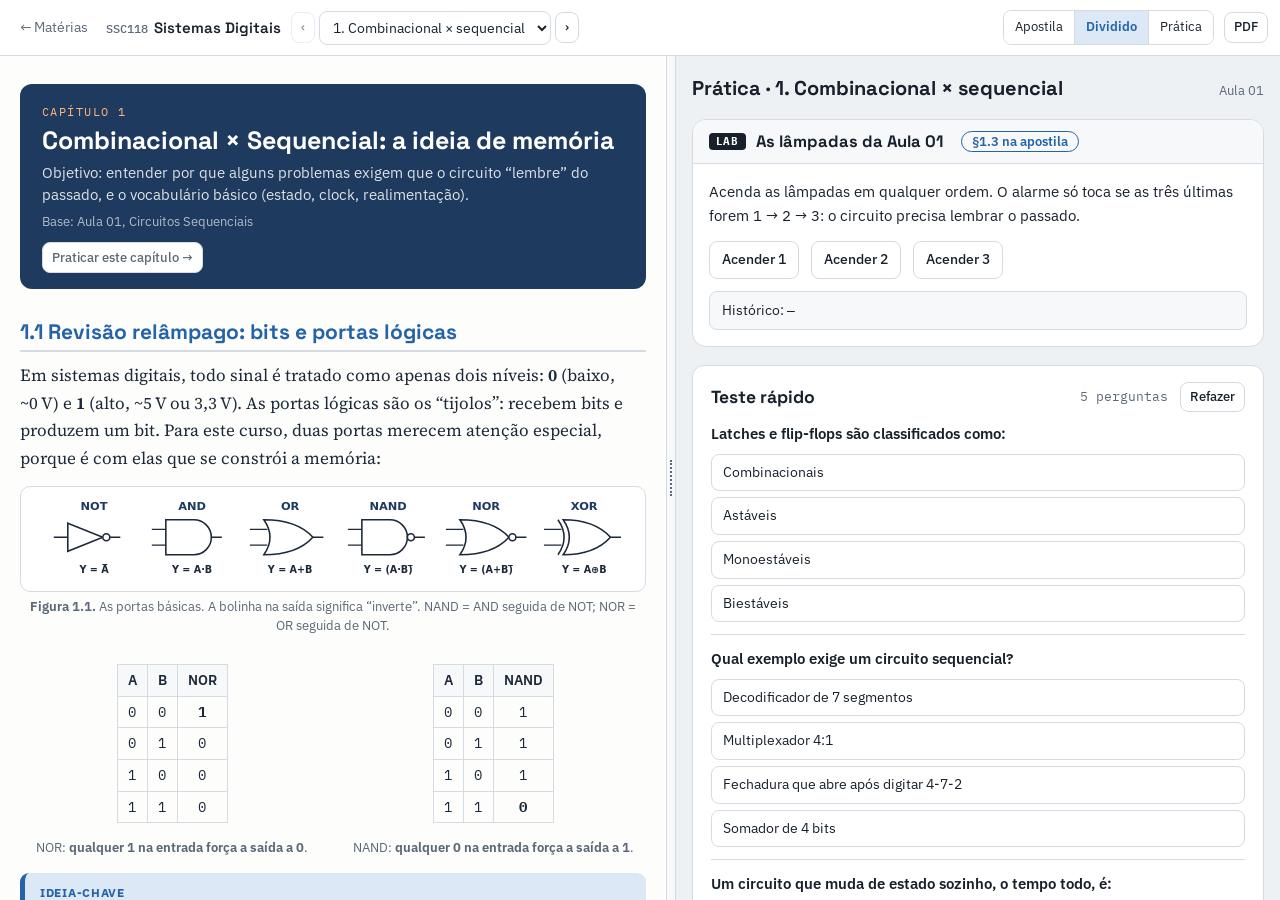
==== materias/ssc118/index.html @ 4c096933 "Cria site de estudos com catálogo e SSC118 em tela dividida Motor comum (tela dividida, capítulos, q" ====
<!DOCTYPE html>
<html lang="pt-BR">
<head>
<meta charset="utf-8">
<meta name="viewport" content="width=device-width, initial-scale=1, viewport-fit=cover">
<title>SSC118 · Sistemas Digitais</title>
<meta name="description" content="Apostila e laboratórios interativos de circuitos sequenciais (SSC118).">
<link rel="icon" href="../../assets/icone.svg" type="image/svg+xml">
<link rel="preconnect" href="https://fonts.googleapis.com">
<link rel="preconnect" href="https://fonts.gstatic.com" crossorigin>
<link rel="stylesheet" href="https://fonts.googleapis.com/css2?family=IBM+Plex+Mono:wght@400;500;600&family=IBM+Plex+Sans:wght@400;500;600;700&family=Source+Serif+4:opsz,wght@8..60,400;8..60,600;8..60,700&family=Space+Grotesk:wght@500;600;700&display=swap">
<link rel="stylesheet" href="../../assets/engine.css">
</head>
<body>
<header class="top" id="top"></header>
<main class="split" id="split">
  <div class="pane pane-ap" id="ap"><article class="apostila">
<section class="ap-cap" data-cap="fundamentos" hidden>

<div class="chap-head"><div class="num">Capítulo 1</div><h1>Combinacional × Sequencial: a ideia de memória</h1>
<div class="goal">Objetivo: entender por que alguns problemas exigem que o circuito “lembre” do passado, e o vocabulário básico (estado, clock, realimentação).</div><div class="src">Base: Aula 01, Circuitos Sequenciais</div></div>
<h2>1.1 Revisão relâmpago: bits e portas lógicas</h2>
<p>Em sistemas digitais, todo sinal é tratado como apenas dois níveis: <b>0</b> (baixo, ~0 V) e <b>1</b> (alto, ~5 V ou 3,3 V). As portas lógicas são os “tijolos”: recebem bits e produzem um bit. Para este curso, duas portas merecem atenção especial, porque é com elas que se constrói a memória:</p>
  <figure><div class="fig"><img src="figs/portas.svg" alt="As portas básicas. A bolinha na saída significa “inverte”. NAND = AND seguida de NOT; NOR = OR seguida de NOT." loading="lazy"></div><figcaption><b>Figura 1.1.</b> As portas básicas. A bolinha na saída significa “inverte”. NAND = AND seguida de NOT; NOR = OR seguida de NOT.</figcaption></figure>
  <div class="twocol">
<div><table class="tt"><tr><th>A</th><th>B</th><th>NOR</th></tr><tr><td>0</td><td>0</td><td><b>1</b></td></tr><tr><td>0</td><td>1</td><td>0</td></tr><tr><td>1</td><td>0</td><td>0</td></tr><tr><td>1</td><td>1</td><td>0</td></tr></table>
<div class="cap">NOR: <b>qualquer 1 na entrada força a saída a 0</b>.</div></div>
<div><table class="tt"><tr><th>A</th><th>B</th><th>NAND</th></tr><tr><td>0</td><td>0</td><td>1</td></tr><tr><td>0</td><td>1</td><td>1</td></tr><tr><td>1</td><td>0</td><td>1</td></tr><tr><td>1</td><td>1</td><td><b>0</b></td></tr></table>
<div class="cap">NAND: <b>qualquer 0 na entrada força a saída a 1</b>.</div></div>
</div>
<div class="callout key"><div class="ct">Ideia-chave</div><p>Guarde estas duas frases, porque elas explicam sozinhas os latches do Capítulo 2: <b>“1 manda na NOR”</b> (força 0) e <b>“0 manda na NAND”</b> (força 1).</p></div>
<h2>1.2 Circuitos combinacionais: sem memória</h2>
<p>Em um circuito <b>combinacional</b>, a saída em um instante depende <b>apenas</b> da combinação das entradas naquele instante. É o mundo da álgebra de Boole e dos mapas de Karnaugh: somadores, multiplexadores, decodificadores. Se você aplicar as mesmas entradas amanhã, a saída será a mesma. O circuito não tem passado.</p>
<h2>1.3 O problema que o combinacional não resolve</h2>
<p>Exemplo da aula: observe uma fileira de 3 lâmpadas que acendem <b>uma de cada vez</b>. Se elas acenderem na sequência <b>1 → 2 → 3</b>, um alarme deve tocar.</p>
  <figure><div class="fig"><img src="figs/lampadas.svg" alt="No instante t₃ a entrada é “lâmpada 3 acesa”, a mesma de qualquer outra vez em que a lâmpada 3 acendeu. A decisão depende da história." loading="lazy"></div><figcaption><b>Figura 1.2.</b> No instante t₃ a entrada é “lâmpada 3 acesa”, a mesma de qualquer outra vez em que a lâmpada 3 acendeu. A decisão depende da história.</figcaption></figure>
  <p>Uma função combinacional olharia só para “lâmpada 3 acesa” e não teria como distinguir “1, 2, 3” de “2, 1, 3”. O circuito precisa <b>guardar informação sobre o que já aconteceu</b>, ou seja, precisa de <b>memória</b>. Esse é o mundo dos <b>circuitos sequenciais</b>.</p>
<h2>1.4 Circuitos sequenciais: memória + realimentação</h2>
<p>Nos circuitos sequenciais, as saídas dependem das entradas presentes <b>e também da história das entradas no passado</b>, isto é, da sequência de valores que levou até o momento atual. Para isso eles têm duas coisas que o combinacional não tem: <b>elementos de memória</b> e <b>realimentação</b> (a saída volta para a entrada).</p>
  <figure><div class="fig"><img src="figs/comb_seq.svg" alt="Comparação estrutural. No sequencial, a memória guarda o estado e o devolve à lógica combinacional." loading="lazy"></div><figcaption><b>Figura 1.3.</b> Comparação estrutural. No sequencial, a memória guarda o estado e o devolve à lógica combinacional.</figcaption></figure>
  <p>A estrutura geral de qualquer circuito sequencial (vale para tudo até o fim do curso) tem duas partes:</p>
<ul>
<li><b>Elementos de memória</b> (flip-flops): suas saídas <b>definem o estado presente</b>; suas entradas recebem o <b>próximo estado</b>.</li>
<li><b>Portas lógicas combinacionais</b>: calculam <b>qual é o próximo estado e qual é a saída</b>, a partir do estado presente e das entradas.</li>
</ul>
<h2>1.5 Estado e clock</h2>
<p><b>Estado</b> é cada estágio por onde o circuito sequencial passa. Em cada estado o circuito guarda uma “recordação” da história passada, suficiente para saber o que fazer a seguir. No exemplo das lâmpadas, bastam quatro estados: “nada relevante ainda”, “vi a 1”, “vi a 1 e depois a 2” e “alarme”. Não é preciso lembrar da história inteira, só do que importa para a decisão.</p>
  <figure><div class="fig"><img src="figs/sd_lamp.svg" alt="Prévia do Capítulo 9: o problema das lâmpadas como uma máquina de estados. Cada círculo é um estado; cada seta, uma mudança causada por uma entrada (L1, L2, L3 = qual lâmpada acendeu)." loading="lazy" style="max-width:560px"></div><figcaption><b>Figura 1.4.</b> Prévia do Capítulo 9: o problema das lâmpadas como uma máquina de estados. Cada círculo é um estado; cada seta, uma mudança causada por uma entrada (L1, L2, L3 = qual lâmpada acendeu).</figcaption></figure>
  <p>A maioria dos sistemas sequenciais é <b>pulsada</b> (síncrona): o estado só é atualizado no ritmo de um sinal periódico chamado <b>clock</b> (relógio). O clock funciona como um maestro que diz “agora!” a todos os elementos de memória ao mesmo tempo. O Capítulo 3 trata do clock em detalhe.</p>
<h2>1.6 Classificação pelo número de estados estáveis</h2>
<table class="wide">
<tr><th class="l">Tipo</th><th class="l">Estados estáveis</th><th class="l">Comportamento</th><th class="l">Exemplo</th></tr>
<tr><td class="l"><b>Astável</b></td><td class="l">nenhum</td><td class="l">muda de estado sozinho, o tempo todo, sem estímulo externo</td><td class="l">oscilador, gerador de clock</td></tr>
<tr><td class="l"><b>Monoestável</b></td><td class="l">um (repouso)</td><td class="l">um sinal externo o tira do repouso; volta sozinho depois de um tempo fixo</td><td class="l">temporizador (ex.: luz de escada)</td></tr>
<tr><td class="l"><b>Biestável</b></td><td class="l">dois (repouso e ativo)</td><td class="l">só muda de estado com sinal externo; fica onde foi colocado</td><td class="l"><b>latches e flip-flops</b></td></tr>
</table>
  <figure><div class="fig"><img src="figs/classif.svg" alt="Os três comportamentos. Só o biestável “lembra” para sempre do último comando: é ele que serve de memória." loading="lazy"></div><figcaption><b>Figura 1.5.</b> Os três comportamentos. Só o biestável “lembra” para sempre do último comando: é ele que serve de memória.</figcaption></figure>
  <div class="callout key"><div class="ct">Ideia-chave</div><p>Um <b>biestável</b> guarda exatamente <b>1 bit</b>. Latches e flip-flops são biestáveis e são os blocos básicos de toda memória digital.</p>
<p><b>Latch</b>: a saída pode mudar <b>a qualquer instante</b>, assim que as entradas mudam (circuito <b>assíncrono</b>). <b>Flip-flop</b>: a saída só muda em <b>instantes determinados pelo clock</b> (circuito <b>síncrono</b>).</p></div>
<div class="callout try"><div class="ct">Exercício 1.1</div><p>Classifique como combinacional ou sequencial: (a) somador de 4 bits; (b) contador de pessoas que entram numa loja; (c) display que mostra em 7 segmentos o número binário da entrada; (d) fechadura que abre após digitar 4-7-2.</p></div>

</section>
<section class="ap-cap" data-cap="latches" hidden>

<div class="chap-head"><div class="num">Capítulo 2</div><h1>Latches: o primeiro bit de memória</h1>
<div class="goal">Objetivo: entender como duas portas realimentadas guardam um bit, dominar as tabelas do latch RS positivo (NOR) e negativo (NAND) e desenhar formas de onda.</div><div class="src">Base: Aula 01 (Latches) e Aula 02 (Relembrando, Exercícios)</div></div>
<h2>2.1 O que é um latch</h2>
<p>O latch (“trinco”) é o biestável mais simples. Ele tem duas saídas complementares, <b>Q</b> e <b><span class="ov">Q</span></b> (lê-se “Q barrado”), e duas entradas de comando:</p>
<ul>
<li><b>SET (S)</b>: “ligue”, que leva a <b>Q = 1</b> (estado ALTO, ou estado SET).</li>
<li><b>RESET (R)</b>, também chamado CLEAR: “desligue”, que leva a <b>Q = 0</b> (estado BAIXO, ou estado RESET).</li>
</ul>
<p>Quando nenhum comando é dado, o latch <b>mantém</b> o último valor: isso é a memória. Como reage a mudanças das entradas a qualquer momento (com um pequeno atraso), o latch é um circuito <b>assíncrono</b>.</p>
<h2>2.2 Latch RS positivo (com portas NOR)</h2>
<p>“Positivo” significa que as entradas são <b>ativas em nível alto</b>: o comando é dado colocando 1.</p>
  <figure><div class="fig"><img src="figs/latch_nor.svg" alt="Latch RS com duas NOR em realimentação cruzada: a saída de cada porta entra na outra." loading="lazy" style="max-width:400px"></div><figcaption><b>Figura 2.1.</b> Latch RS com duas NOR em realimentação cruzada: a saída de cada porta entra na outra.</figcaption></figure>
  <div class="twocol">
<div>
<table class="tt"><tr><th>R</th><th>S</th><th class="l">Saída</th></tr>
<tr><td>0</td><td>0</td><td class="l">não muda (memória)</td></tr>
<tr><td>1</td><td>0</td><td class="l">Q = 0, <span class="ov">Q</span> = 1 (reset)</td></tr>
<tr><td>0</td><td>1</td><td class="l">Q = 1, <span class="ov">Q</span> = 0 (set)</td></tr>
<tr class="bad"><td>1</td><td>1</td><td class="l">inválida</td></tr></table>
</div>
<div>
<div class="callout intuit" style="margin-top:6px"><div class="ct">Intuição: interruptor de campainha com trava</div><p>Apertar S é como apertar “liga”; R é “desliga”. Soltando os dois, a lâmpada fica como estava. Apertar os dois ao mesmo tempo é uma ordem contraditória.</p></div>
</div>
</div>
<h3>Por que funciona? Seguindo os sinais</h3>
<p>Use a regra “<b>1 manda na NOR</b>” (força a saída para 0):</p>
<ol class="steps">
<li><b>Set (S=1, R=0).</b> A porta de baixo tem um 1 (o S), então <span class="ov">Q</span> = 0. A porta de cima recebe R = 0 e <span class="ov">Q</span> = 0, então Q = NOR(0,0) = <b>1</b>.</li>
<li><b>Solta (S=0, R=0).</b> A porta de baixo agora recebe S = 0 e Q = 1 (realimentado), então continua com <span class="ov">Q</span> = 0. A de cima continua com 0 e 0, então Q = 1. <b>O circuito se sustenta sozinho: lembrou do set.</b></li>
<li><b>Reset (R=1, S=0).</b> O 1 em R força Q = 0. A de baixo recebe 0 e 0, então <span class="ov">Q</span> = 1. Soltando R, a situação também se sustenta.</li>
<li><b>Inválido (S=1, R=1).</b> As duas portas têm um 1 na entrada, então <b>Q = <span class="ov">Q</span> = 0</b>. As saídas deixam de ser complementares. Pior: se S e R voltarem a 0 <b>ao mesmo tempo</b>, as duas portas “disputam” (condição de corrida) e o resultado é imprevisível.</li>
</ol>
<h2>2.3 Latch RS negativo (com portas NAND)</h2>
<p>“Negativo” significa entradas <b>ativas em nível baixo</b>: o comando é dado colocando <b>0</b>. Por isso as entradas são escritas com barra: <span class="ov">S</span> e <span class="ov">R</span>. A regra agora é “<b>0 manda na NAND</b>” (força a saída para 1).</p>
  <figure><div class="fig"><img src="figs/latch_nand.svg" alt="Latch RS com duas NAND. Repouso = entradas em 1." loading="lazy" style="max-width:400px"></div><figcaption><b>Figura 2.2.</b> Latch RS com duas NAND. Repouso = entradas em 1.</figcaption></figure>
  <table class="tt"><tr><th><span class="ov">S</span></th><th><span class="ov">R</span></th><th class="l">Saída</th></tr>
<tr><td>1</td><td>1</td><td class="l">não muda (memória)</td></tr>
<tr><td>0</td><td>1</td><td class="l">Q = 1, <span class="ov">Q</span> = 0 (set)</td></tr>
<tr><td>1</td><td>0</td><td class="l">Q = 0, <span class="ov">Q</span> = 1 (reset)</td></tr>
<tr class="bad"><td>0</td><td>0</td><td class="l">inválida (Q = <span class="ov">Q</span> = 1)</td></tr></table>
<div class="callout warn"><div class="ct">Cuidado na prova</div>
<ul>
<li>Nos slides, a tabela do latch <b>positivo</b> tem a coluna <b>RESET primeiro</b> e a do <b>negativo</b> tem <b>SET primeiro</b>. Leia o cabeçalho antes de usar.</li>
<li>Positivo (NOR): repouso = <b>00</b>, inválido = <b>11</b>. Negativo (NAND): repouso = <b>11</b>, inválido = <b>00</b>. Um é o “espelho” do outro.</li>
<li>No estado inválido, o NOR dá Q = <span class="ov">Q</span> = 0; o NAND dá Q = <span class="ov">Q</span> = 1.</li>
</ul></div>
<h2>2.4 Desenhando formas de onda (o exercício clássico)</h2>
<p>Na prova, é comum receber os sinais S e R ao longo do tempo e ter que desenhar Q e <span class="ov">Q</span>. O método:</p>
<ol class="steps">
<li>Trace linhas verticais em <b>todo instante em que S ou R muda</b>. Entre duas linhas, as entradas são constantes.</li>
<li>Para cada intervalo, consulte a tabela: set, reset, mantém ou inválido.</li>
<li>Em “mantém”, copie o valor do intervalo anterior. Para isso, você precisa saber o estado inicial (geralmente Q = 0, ou ele é dado).</li>
<li>Desenhe <span class="ov">Q</span> como o inverso de Q (exceto no inválido).</li>
</ol>
<div class="callout ex"><div class="ct">Exemplo resolvido: latch RS positivo (NOR)</div>
  <figure><div class="fig"><img src="figs/wave_nor.svg" alt="Formas de onda do latch NOR. Faixas: verde = set, cinza-escuro = reset, vermelho = inválido/indefinido. Repare no fim: S e R valem 1 juntos e depois caem juntos, e o estado final fica indefinido (hachurado)." loading="lazy"></div><figcaption><b>Figura 2.3.</b> Formas de onda do latch NOR. Faixas: verde = set, cinza-escuro = reset, vermelho = inválido/indefinido. Repare no fim: S e R valem 1 juntos e depois caem juntos, e o estado final fica indefinido (hachurado).</figcaption></figure>
  <p>Leitura: começa com R = 1, então Q = 0. Em seguida S = R = 0: mantém 0. S = 1: Q vai a 1. S volta a 0: <b>mantém 1</b>. R = 1: Q volta a 0, e assim por diante. Note que, depois do set, o pulso de S termina mas Q continua em 1: é a memória funcionando.</p></div>
<div class="callout ex"><div class="ct">Exemplo resolvido: latch RS negativo (NAND)</div>
  <figure><div class="fig"><img src="figs/wave_nand.svg" alt="Latch NAND: as ações acontecem quando a entrada desce para 0. Com S = R = 0 (faixa vermelha) as duas saídas vão a 1; como depois só S volta a 1 enquanto R continua em 0, o estado final é definido (reset)." loading="lazy"></div><figcaption><b>Figura 2.4.</b> Latch NAND: as ações acontecem quando a entrada <b>desce</b> para 0. Com <span class="ov">S</span> = <span class="ov">R</span> = 0 (faixa vermelha) as duas saídas vão a 1; como depois só <span class="ov">S</span> volta a 1 enquanto <span class="ov">R</span> continua em 0, o estado final é definido (reset).</figcaption></figure></div>
<h2>2.5 Aplicações vistas em aula</h2>
<h3>Alarme com fototransistor</h3>
<p>Um feixe de luz incide num fototransistor. Ao ligar o circuito, aperta-se a chave SW1 para colocar o latch em <b>reset</b> (alarme desligado). Se alguém interromper o feixe, o fototransistor para de conduzir e o nível lógico gerado aciona o <b>SET</b>: o alarme dispara. O ponto importante é que, <b>mesmo que o feixe volte</b>, o latch continua em set e o alarme só desliga quando SW1 é pressionada de novo. A memória “lembra” que houve uma invasão.</p>
<h3>Eliminação de trepidação (debounce)</h3>
<p>Chaves mecânicas não fecham de uma vez: os contatos “quicam” por alguns milissegundos e geram variações indesejadas da tensão (<b>trepidação</b> ou <i>bounce</i>). Um contador ligado a essa chave contaria vários pulsos em vez de um.</p>
  <figure><div class="fig"><img src="figs/bounce.svg" alt="Com um latch, o primeiro contato já faz o set ou o reset. Os quiques seguintes só repetem a mesma ordem (ou colocam o latch em “mantém”), e a saída fica limpa." loading="lazy" style="max-width:560px"></div><figcaption><b>Figura 2.5.</b> Com um latch, o primeiro contato já faz o set ou o reset. Os quiques seguintes só repetem a mesma ordem (ou colocam o latch em “mantém”), e a saída fica limpa.</figcaption></figure>
  <p>Montagem típica: chave de duas posições (SPDT) ligada a um latch NAND, com a posição 1 aterrando <span class="ov">S</span> e a posição 2 aterrando <span class="ov">R</span>, e resistores de pull-up mantendo as entradas em 1 quando soltas.</p>
<div class="callout try"><div class="ct">Exercício 2.1</div><p>Desenhe Q e <span class="ov">Q</span> para o latch RS <b>positivo</b> (NOR), com Q inicial = 0:</p><figure><div class="fig"><img src="figs/ex_nor_q.svg" alt="Exercício 2.1. Gabarito no Capítulo 10." loading="lazy"></div><figcaption><b>Figura 2.6.</b> Exercício 2.1. Gabarito no Capítulo 10.</figcaption></figure></div>
<div class="callout try"><div class="ct">Exercício 2.2</div><p>(a) Por que o latch é chamado de “assíncrono”? (b) Em que diferem o estado inválido do latch NOR e o do latch NAND? (c) Por que o latch serve como memória de 1 bit?</p></div>

</section>
<section class="ap-cap" data-cap="tempo" hidden>

<div class="chap-head"><div class="num">Capítulo 3</div><h1>Tempo, pulsos e clock</h1>
<div class="goal">Objetivo: entender os sinais que comandam os circuitos síncronos e os parâmetros de tempo de um datasheet (setup, hold, atrasos, fMAX).</div><div class="src">Base: Aula 02, Temporização de Biestáveis</div></div>
<h2>3.1 Pulsos e bordas</h2>
<p>Um <b>pulso digital</b> é um sinal que passa de um nível para o outro e depois volta, realizando uma ação no dispositivo. Há <b>pulsos positivos</b> (a ação acontece no nível alto) e <b>pulsos negativos</b> (a ação acontece no nível baixo). Cada pulso tem duas <b>transições</b> (ou bordas):</p>
<ul><li><b>Borda de subida</b> (↑, <i>rising edge</i>): baixo → alto.</li><li><b>Borda de descida</b> (↓, <i>falling edge</i>): alto → baixo.</li></ul>
  <figure><div class="fig"><img src="figs/pulsos.svg" alt="Pulsos positivo e negativo e suas bordas." loading="lazy" style="max-width:560px"></div><figcaption><b>Figura 3.1.</b> Pulsos positivo e negativo e suas bordas.</figcaption></figure>

  <h2>3.2 O clock</h2>
<p>O <b>clock</b> é um <b>trem de pulsos com período fixo</b>, normalmente uma onda quadrada. Ele dita o ritmo do sistema.</p>
  <figure><div class="fig"><img src="figs/clock.svg" alt="Período, frequência e ciclo ativo (duty cycle)." loading="lazy"></div><figcaption><b>Figura 3.2.</b> Período, frequência e ciclo ativo (duty cycle).</figcaption></figure>
  <div class="formula">f = 1 / T    ·    duty cycle = t<sub>ativo</sub> / T</div>
<div class="callout ex"><div class="ct">Exemplo resolvido</div><p>Um clock de <b>20 MHz</b> tem período T = 1 / (20 × 10⁶) = <b>50 ns</b>. Se fica 15 ns em alto, o duty cycle é 15/50 = <b>30%</b>.</p></div>
<h2>3.3 Parâmetros de um pulso real</h2>
<p>Na prática, as bordas não são verticais: o sinal leva algum tempo para subir e descer. Para medir isso sem ambiguidade, usam-se porcentagens da amplitude:</p>
<ul>
<li><b>Tempo de subida (t<sub>r</sub>, rise time)</b> e <b>tempo de descida (t<sub>f</sub>, fall time)</b>: tempo para ir de <b>10% a 90%</b> da transição.</li>
<li><b>Largura do pulso (t<sub>w</sub>, pulse width)</b>: tempo entre os pontos de <b>50%</b> da borda de subida e da de descida.</li>
</ul>
  <figure><div class="fig"><img src="figs/pulse_params.svg" alt="tr e tf são medidos entre 10% e 90%; tw, entre os pontos de 50%." loading="lazy" style="max-width:540px"></div><figcaption><b>Figura 3.3.</b> t<sub>r</sub> e t<sub>f</sub> são medidos entre 10% e 90%; t<sub>w</sub>, entre os pontos de 50%.</figcaption></figure>

  <h2>3.4 Parâmetros de temporização de flip-flops</h2>
<p>Estes parâmetros se aplicam aos flip-flops do próximo capítulo. Eles explicam <b>por que o circuito pode falhar se for rápido demais</b>.</p>
<h3>Setup e hold: a janela em que a entrada não pode mudar</h3>
<ul>
<li><b>Tempo de preparação (setup time, t<sub>S</sub>)</b>: intervalo <b>antes</b> da borda ativa do clock em que a entrada de controle (D, J, K...) deve estar <b>estável</b>.</li>
<li><b>Tempo de manutenção (hold time, t<sub>H</sub>)</b>: intervalo <b>depois</b> da borda em que a entrada ainda deve ficar estável.</li>
</ul>
  <figure><div class="fig"><img src="figs/setup_hold.svg" alt="Se D mudar dentro da janela tS + tH, o flip-flop pode capturar o valor errado ou ficar indeciso por um tempo (metaestabilidade)." loading="lazy" style="max-width:480px"></div><figcaption><b>Figura 3.4.</b> Se D mudar dentro da janela t<sub>S</sub> + t<sub>H</sub>, o flip-flop pode capturar o valor errado ou ficar indeciso por um tempo (metaestabilidade).</figcaption></figure>
  <div class="callout intuit"><div class="ct">Intuição: a foto</div><p>A borda do clock é o clique de uma câmera. Se a pessoa se mexer bem na hora (dentro da janela), a foto sai borrada. t<sub>S</sub> é “fique parado um pouco antes do clique” e t<sub>H</sub> é “continue parado um pouco depois”.</p></div>
<h3>Atrasos de propagação</h3>
<p>É o tempo entre a borda do clock (ou a mudança da entrada) e a mudança correspondente na saída:</p>
<ul><li><b>t<sub>PLH</sub></b>: atraso quando a saída vai de 0 para 1 (Low → High).</li><li><b>t<sub>PHL</sub></b>: atraso quando a saída vai de 1 para 0 (High → Low).</li></ul>
  <figure><div class="fig"><img src="figs/tpd.svg" alt="Atrasos de propagação, medidos entre os pontos de 50%." loading="lazy" style="max-width:500px"></div><figcaption><b>Figura 3.5.</b> Atrasos de propagação, medidos entre os pontos de 50%.</figcaption></figure>
  <h3>Outros limites</h3>
<ul>
<li><b>f<sub>MAX</sub></b>: maior frequência de clock em que o fabricante garante funcionamento confiável.</li>
<li><b>t<sub>W(L)</sub> e t<sub>W(H)</sub></b>: tempo mínimo em que o clock deve permanecer em nível baixo e em nível alto.</li>
</ul>
<h3>Valores reais (datasheets citados na aula)</h3>
<table>
<tr><th>Parâmetro</th><th>TTL 7474</th><th>TTL 74LS112</th><th>CMOS 74C74</th><th>CMOS 74HC112</th></tr>
<tr><td>t<sub>S</sub> (ns)</td><td>20</td><td>20</td><td>60</td><td>25</td></tr>
<tr><td>t<sub>H</sub> (ns)</td><td>5</td><td>0</td><td>0</td><td>0</td></tr>
<tr><td>t<sub>PHL</sub> (ns)</td><td>40</td><td>24</td><td>200</td><td>31</td></tr>
<tr><td>t<sub>PLH</sub> (ns)</td><td>25</td><td>16</td><td>200</td><td>31</td></tr>
<tr><td>t<sub>W(L)</sub> (ns)</td><td>37</td><td>15</td><td>100</td><td>25</td></tr>
<tr><td>t<sub>W(H)</sub> (ns)</td><td>30</td><td>20</td><td>100</td><td>25</td></tr>
<tr><td>f<sub>MAX</sub> (MHz)</td><td>15</td><td>30</td><td>5</td><td>20</td></tr>
</table>
<div class="callout deep"><div class="ct">Aprofundando: de onde vem o f<sub>MAX</sub></div><p>Os números estão ligados. Num ciclo de clock cabem, no mínimo, o tempo em alto e o tempo em baixo: para o 74LS112, t<sub>W(H)</sub> + t<sub>W(L)</sub> = 20 + 15 = 35 ns, o que daria ~28,6 MHz, perto do f<sub>MAX</sub> = 30 MHz da tabela. Em circuitos com vários flip-flops, o período também precisa acomodar <b>t<sub>PD</sub> do FF + atraso da lógica entre FFs + t<sub>S</sub> do FF seguinte</b>. É por isso que contadores síncronos (Cap. 6) são mais rápidos que os assíncronos (Cap. 5).</p></div>
<div class="callout warn"><div class="ct">Cuidado na prova</div><p>Simuladores lógicos como o LogiSIM em geral <b>não mostram</b> t<sub>S</sub>, t<sub>H</sub>, t<sub>r</sub> e t<sub>f</sub>, porque tratam as bordas como instantâneas (no máximo modelam um atraso de porta). Esse é o ponto do Exercício 1 da Aula 02. Simuladores elétricos (como o Falstad) chegam mais perto do comportamento real.</p></div>
<div class="callout try"><div class="ct">Exercício 3.1</div><p>(a) Qual o período de um clock de 30 MHz? (b) Um pulso tem t<sub>w</sub> = 12 ns num período de 40 ns: qual o duty cycle? (c) Um flip-flop tem t<sub>S</sub> = 20 ns e t<sub>H</sub> = 5 ns. A entrada D muda 10 ns antes da borda. Há problema?</p></div>

</section>
<section class="ap-cap" data-cap="flipflops" hidden>

<div class="chap-head"><div class="num">Capítulo 4</div><h1>Flip-flops</h1>
<div class="goal">Objetivo: entender a diferença entre sensibilidade a nível e a borda, dominar as tabelas dos flip-flops RS, JK, D e T, converter um tipo em outro e usar PRE/CLR.</div><div class="src">Base: Aula 02 (Flip-Flops) e Aula 03 (Flip-Flops)</div></div>
<h2>4.1 Do latch ao flip-flop: nível × borda</h2>
<p>O latch obedece às entradas <b>o tempo todo</b>. Em um sistema grande isso é um problema: sinais chegam em tempos diferentes, passam por estados intermediários e o latch “vê” tudo. Queremos que os elementos de memória só olhem as entradas em <b>um instante preciso e combinado</b>. Esse instante é a <b>borda do clock</b>.</p>
<ul>
<li><b>Sensível a nível</b> (latch com habilitação): enquanto o clock está em 1, a saída <b>segue</b> a entrada (o latch fica “transparente”).</li>
<li><b>Sensível a borda</b> (flip-flop): a saída só pode mudar <b>no instante da borda</b> (↑ ou ↓). Fora dela, mudanças nas entradas são ignoradas.</li>
</ul>
  <figure><div class="fig"><img src="figs/nivel_borda.svg" alt="Mesmo D, dois comportamentos. O latch (roxo) copia D durante todo o nível alto, inclusive as oscilações. O flip-flop (vermelho) tira uma “foto” de D só nas bordas de subida (setas laranja)." loading="lazy"></div><figcaption><b>Figura 4.1.</b> Mesmo D, dois comportamentos. O latch (roxo) copia D durante todo o nível alto, inclusive as oscilações. O flip-flop (vermelho) tira uma “foto” de D só nas bordas de subida (setas laranja).</figcaption></figure>
  <div class="callout key"><div class="ct">Ideia-chave</div><p>Flip-flop = circuito <b>síncrono</b>: <b>quando</b> a saída muda é decidido pelo clock; <b>para qual valor</b> ela muda é decidido pelas entradas de controle.</p></div>
<h3>Como se constrói a sensibilidade à borda</h3>
<p>Uma forma didática (a dos circuitos da aula) é usar um <b>detector de borda</b>: uma AND recebe o CLK e o CLK invertido e atrasado por uma porta NOT. Por um instante muito curto, igual ao atraso da NOT, as duas entradas valem 1 e sai um pulso estreito. Esse pulso habilita o latch só “no instante” da borda.</p>
  <figure><div class="fig"><img src="figs/detector.svg" alt="Detector de borda de subida: o atraso de propagação da NOT, que costuma ser um incômodo, é usado a favor." loading="lazy"></div><figcaption><b>Figura 4.2.</b> Detector de borda de subida: o atraso de propagação da NOT, que costuma ser um incômodo, é usado a favor.</figcaption></figure>
  <figure><div class="fig"><img src="figs/sr_clk.svg" alt="Flip-flop RS = latch RS + portas AND controladas pelo pulso da borda." loading="lazy" style="max-width:470px"></div><figcaption><b>Figura 4.3.</b> Flip-flop RS = latch RS + portas AND controladas pelo pulso da borda.</figcaption></figure>

  <h3>Lendo o símbolo</h3>
  <figure><div class="fig"><img src="figs/ff_simbolos.svg" alt="Símbolos dos quatro tipos. O triângulo na entrada de clock indica sensibilidade à borda; a bolinha antes do triângulo indica borda de descida." loading="lazy" style="max-width:600px"></div><figcaption><b>Figura 4.4.</b> Símbolos dos quatro tipos. O triângulo na entrada de clock indica sensibilidade à borda; a bolinha antes do triângulo indica borda de descida.</figcaption></figure>

  <h2>4.2 Flip-flop RS</h2>
<p>É o latch RS com clock. <b>Não tem versões comerciais</b> (por causa do estado inválido), mas é a base teórica dos outros.</p>
<div class="twocol">
<div><table class="tt"><tr><th>S</th><th>R</th><th>CLK</th><th class="l">Q depois da borda</th></tr>
<tr><td>0</td><td>0</td><td>↑</td><td class="l">não muda</td></tr><tr><td>1</td><td>0</td><td>↑</td><td class="l">Q = 1</td></tr>
<tr><td>0</td><td>1</td><td>↑</td><td class="l">Q = 0</td></tr><tr class="bad"><td>1</td><td>1</td><td>↑</td><td class="l">inválido</td></tr></table>
<div class="cap">Versão de borda de subida. A de descida é igual, com ↓.</div></div>
</div>
<h2>4.3 Flip-flop JK: o RS sem estado inválido</h2>
<p>O JK é um RS melhorado: J faz o papel de S, K faz o papel de R, e a combinação <b>J = K = 1</b>, que era proibida, vira útil: a saída <b>comuta</b> (inverte, <i>toggle</i>). Isso é obtido realimentando Q e <span class="ov">Q</span> para as portas de entrada, de modo que só a entrada “que faz sentido” fica ativa: se Q = 1, só o K pode agir (para resetar); se Q = 0, só o J (para setar).</p>
<table class="tt"><tr><th>J</th><th>K</th><th>CLK</th><th class="l">Q depois da borda</th><th class="l">Nome</th></tr>
<tr><td>0</td><td>0</td><td>↑</td><td class="l">Q (não muda)</td><td class="l">mantém</td></tr>
<tr><td>1</td><td>0</td><td>↑</td><td class="l">1</td><td class="l">set</td></tr>
<tr><td>0</td><td>1</td><td>↑</td><td class="l">0</td><td class="l">reset</td></tr>
<tr class="hl"><td>1</td><td>1</td><td>↑</td><td class="l"><span class="ov">Q</span> (inverte)</td><td class="l">comuta</td></tr></table>
<div class="callout ex"><div class="ct">Exemplo resolvido: formas de onda do JK (borda de subida, Q inicial = 0)</div>
  <figure><div class="fig"><img src="figs/wave_jk.svg" alt="Em cada borda ↑, olhe J e K imediatamente antes da borda e aplique a tabela. Entre bordas, Q não muda, mesmo que J e K mudem." loading="lazy"></div><figcaption><b>Figura 4.5.</b> Em cada borda ↑, olhe J e K <b>imediatamente antes</b> da borda e aplique a tabela. Entre bordas, Q não muda, mesmo que J e K mudem.</figcaption></figure></div>
<p>Equação característica (útil para projeto): <b>Q<sub>próximo</sub> = J·<span class="ov">Q</span> + <span class="ov">K</span>·Q</b>.</p>
<h2>4.4 Flip-flop D (Data / Delay)</h2>
<p>O mais simples e o mais usado: na borda, a saída <b>copia</b> a entrada D.</p>
<div class="twocol"><div><table class="tt"><tr><th>D</th><th>CLK</th><th>Q</th></tr><tr><td>0</td><td>↑</td><td>0</td></tr><tr><td>1</td><td>↑</td><td>1</td></tr></table></div>
<div><p><b>Q<sub>próximo</sub> = D</b>. O D “atrasa” a entrada até a próxima borda e a segura por um ciclo inteiro. É o tijolo dos <b>registradores</b> e das <b>memórias</b> (Caps. 7 e 8).</p></div></div>
  <figure><div class="fig"><img src="figs/wave_d.svg" alt="O pulso curto de D entre duas bordas é ignorado: o FF só “vê” D nas bordas." loading="lazy"></div><figcaption><b>Figura 4.6.</b> O pulso curto de D entre duas bordas é ignorado: o FF só “vê” D nas bordas.</figcaption></figure>

  <h2>4.5 Flip-flop T (Toggle)</h2>
<p>Com <b>T = 1</b> a saída <b>comuta</b> a cada borda; com T = 0 ela <b>mantém</b>.</p>
<div class="twocol"><div><table class="tt"><tr><th>T</th><th>CLK</th><th class="l">Q</th></tr><tr><td>0</td><td>↑</td><td class="l">mantém</td></tr><tr><td>1</td><td>↑</td><td class="l">comuta</td></tr></table></div>
<div><p><b>Q<sub>próximo</sub> = T ⊕ Q</b>. Com T = 1 fixo, Q tem <b>metade da frequência</b> do clock: é um <b>divisor de frequência por 2</b> e o tijolo dos <b>contadores</b> (Caps. 5 e 6).</p></div></div>
  <figure><div class="fig"><img src="figs/wave_t.svg" alt="Flip-flop T: enquanto T = 1, Q inverte a cada borda ↑." loading="lazy"></div><figcaption><b>Figura 4.7.</b> Flip-flop T: enquanto T = 1, Q inverte a cada borda ↑.</figcaption></figure>

  <h2>4.6 Convertendo um flip-flop em outro</h2>
<p>Os slides mostram que o D pode ser obtido do RS ou do JK, e o T pode ser obtido do RS/JK ou do D:</p>
<ul>
<li><b>D a partir do JK (ou RS)</b>: J = D e K = <span class="ov">D</span> (uma NOT). Assim só ocorrem os casos set (D=1) e reset (D=0), nunca “mantém” nem “inválido”.</li>
<li><b>T a partir do JK</b>: ligue J = K = T. Com T = 0 mantém; com T = 1 comuta.</li>
<li><b>T a partir do D</b>: D = T ⊕ Q (uma XOR com realimentação).</li>
</ul>
  <figure><div class="fig"><img src="figs/conversoes.svg" alt="Duas conversões clássicas." loading="lazy"></div><figcaption><b>Figura 4.8.</b> Duas conversões clássicas.</figcaption></figure>

  <h2>4.7 Flip-flops comerciais: PRE e CLR assíncronos</h2>
<p>CIs reais (como o 74LS112, JK com borda de descida) têm duas entradas extras que <b>ignoram o clock</b>:</p>
<ul><li><b>PRE (preset)</b>: força Q = 1 imediatamente.</li><li><b>CLR (clear)</b>: força Q = 0 imediatamente.</li></ul>
  <figure><div class="fig"><img src="figs/ff_preclr.svg" alt="PRE e CLR com bolinha são ativos em nível baixo." loading="lazy" style="max-width:540px"></div><figcaption><b>Figura 4.9.</b> PRE e CLR com bolinha são ativos em nível baixo.</figcaption></figure>
  <table class="tt"><tr><th>J</th><th>K</th><th>CLK</th><th><span class="ov">PRE</span></th><th><span class="ov">CLR</span></th><th class="l">Q</th></tr>
<tr><td>0</td><td>0</td><td>↓</td><td>1</td><td>1</td><td class="l">não muda</td></tr>
<tr><td>0</td><td>1</td><td>↓</td><td>1</td><td>1</td><td class="l">0</td></tr>
<tr><td>1</td><td>0</td><td>↓</td><td>1</td><td>1</td><td class="l">1</td></tr>
<tr><td>1</td><td>1</td><td>↓</td><td>1</td><td>1</td><td class="l">comuta</td></tr>
<tr><td>X</td><td>X</td><td>X</td><td>1</td><td>1</td><td class="l">não muda (sem borda)</td></tr>
<tr class="hl"><td>X</td><td>X</td><td>X</td><td>1</td><td>0</td><td class="l">clear assíncrono → Q = 0</td></tr>
<tr class="hl"><td>X</td><td>X</td><td>X</td><td>0</td><td>1</td><td class="l">preset assíncrono → Q = 1</td></tr>
<tr class="bad"><td>X</td><td>X</td><td>X</td><td>0</td><td>0</td><td class="l">inválido</td></tr></table>
<div class="callout key"><div class="ct">Ideia-chave</div><p><b>Prioridade</b>: entradas assíncronas (PRE/CLR) <b>vencem</b> o clock. Enquanto CLR = 0, Q = 0, aconteça o que acontecer com J, K e CLK. “X” na tabela significa “tanto faz”. É assim que se <b>zera</b> um contador (Cap. 5) e se <b>carrega</b> um registrador sem clock (Cap. 7).</p></div>
<div class="callout warn"><div class="ct">Cuidado na prova</div><ul>
<li>Verifique sempre <b>qual borda</b> o FF usa (bolinha no clock = descida) e se PRE/CLR são ativos em <b>0</b> (bolinha) ou em 1.</li>
<li>“Mantém” do T e do JK é em relação ao valor <b>antes</b> da borda, e “comuta” inverte esse valor.</li>
<li>As entradas valem pelo que eram <b>imediatamente antes</b> da borda (respeitando t<sub>S</sub>).</li></ul></div>
<h2>4.8 Usos principais</h2>
<table class="wide"><tr><th class="l">Tipo</th><th class="l">Usos típicos</th></tr>
<tr><td class="l"><b>D</b></td><td class="l">registradores, armazenamento de dados, memórias SRAM, sincronizar um sinal externo com o clock, registradores de deslocamento</td></tr>
<tr><td class="l"><b>T</b></td><td class="l">divisores de frequência, contadores (assíncronos e síncronos)</td></tr>
<tr><td class="l"><b>JK</b></td><td class="l">“curinga”: vira D ou T com ligações simples; usado em contadores e em MEFs</td></tr>
<tr><td class="l"><b>RS</b></td><td class="l">base teórica; latch RS para debounce e alarmes</td></tr></table>
<div class="callout try"><div class="ct">Exercício 4.1</div><p>JK com <b>borda de descida</b> e <span class="ov">CLR</span> assíncrono (ativo em 0), Q inicial = 0. Desenhe Q.</p><figure><div class="fig"><img src="figs/ex_jk_q.svg" alt="Exercício 4.1. As setas ↓ marcam as bordas ativas." loading="lazy"></div><figcaption><b>Figura 4.10.</b> Exercício 4.1. As setas ↓ marcam as bordas ativas.</figcaption></figure></div>
<div class="callout try"><div class="ct">Exercício 4.2</div><p>(a) Um FF T com T = 1 recebe um clock de 8 MHz. Qual a frequência de Q? (b) Como transformar um JK em T? E em D? (c) Por que o FF RS não tem versão comercial?</p></div>

</section>
<section class="ap-cap" data-cap="assincronos" hidden>

<div class="chap-head"><div class="num">Capítulo 5</div><h1>Contadores assíncronos</h1>
<div class="goal">Objetivo: montar contadores com flip-flops T em cascata, entender a divisão de frequência, criar contadores de módulo qualquer com uma NAND no CLR e contar para baixo.</div><div class="src">Base: Aula 04, Contadores Assíncronos</div></div>
<h2>5.1 O que é um contador</h2>
<p><b>Contadores</b> são circuitos que geram uma <b>sequência determinada de estados</b> sob o comando de um clock. Usos citados em aula: contar pulsos de chaves e sensores, construir temporizadores e relógios digitais, gerar sequências de pulsos e medir frequência.</p>
<p>Um contador de <b>n</b> flip-flops tem até <b>2ⁿ</b> estados. O número de estados distintos que ele percorre antes de repetir chama-se <b>módulo</b> (MOD). Um contador de 0 a 15 é MOD-16; um de 0 a 9 é MOD-10.</p>
<h2>5.2 Assíncrono = “efeito dominó”</h2>
<p>No contador <b>assíncrono</b> (ou <i>ripple counter</i>), o clock externo entra <b>apenas no primeiro flip-flop</b>. O clock de cada flip-flop seguinte é a <b>saída do anterior</b>.</p>
  <figure><div class="fig"><img src="figs/ripple4.svg" alt="Contador assíncrono de 4 bits com FFs T (T = 1) sensíveis à borda de descida. A linha CLR comum zera todos." loading="lazy"></div><figcaption><b>Figura 5.1.</b> Contador assíncrono de 4 bits com FFs T (T = 1) sensíveis à borda de descida. A linha <span class="ov">CLR</span> comum zera todos.</figcaption></figure>
  <h3>Funcionamento passo a passo</h3>
<ol class="steps">
<li>Aplica-se 0 na linha <span class="ov">CLR</span>: todos os FFs vão para Q = 0, e o contador mostra <b>0000</b>.</li>
<li>Com T = 1, cada FF <b>comuta</b> quando recebe uma borda de descida no seu clock.</li>
<li>A cada descida do CLK, o FF0 comuta. A cada descida de Q0 (quando Q0 vai de 1 para 0), o FF1 comuta. A cada descida de Q1, comuta o FF2, e assim por diante.</li>
<li>Lendo Q3 Q2 Q1 Q0 (Q0 = <b>LSB</b>, Q3 = <b>MSB</b>), a saída percorre 0000, 0001, 0010, …, 1111 e, após a 16ª descida, volta a 0000.</li>
</ol>
  <figure><div class="fig"><img src="figs/wave_ripple.svg" alt="Formas de onda do contador de 4 bits. Os números embaixo são o valor de Q3Q2Q1Q0 em decimal." loading="lazy"></div><figcaption><b>Figura 5.2.</b> Formas de onda do contador de 4 bits. Os números embaixo são o valor de Q3Q2Q1Q0 em decimal.</figcaption></figure>
  <div class="callout intuit"><div class="ct">Intuição: por que isso é contar em binário?</div><p>Some 1 em binário à mão: o bit 0 sempre inverte; o bit 1 inverte quando o bit 0 “vira” de 1 para 0 (gera “vai-um”); o bit 2 inverte quando o bit 1 vira de 1 para 0, e assim por diante. “Vira de 1 para 0” é uma <b>borda de descida</b>. Por isso FFs T disparados pela borda de descida da saída anterior contam para cima.</p></div>
<h2>5.3 Divisor de frequência</h2>
<p>Cada FF T com T = 1 divide a frequência por 2. Encadeando:</p>
<table><tr><th>Saída</th><th>Período</th><th>Frequência</th></tr><tr><td>CLK</td><td>T</td><td>f</td></tr><tr><td>Q0</td><td>2T</td><td>f/2</td></tr><tr><td>Q1</td><td>4T</td><td>f/4</td></tr><tr><td>Q2</td><td>8T</td><td>f/8</td></tr><tr><td>Q3</td><td>16T</td><td>f/16</td></tr></table>
<div class="formula">f(MSB) = f(CLK) / módulo do contador</div>
<div class="callout ex"><div class="ct">Exemplo resolvido</div><p>Um contador de 4 bits recebe clock de 32 kHz. Frequência de Q3 = 32 kHz / 16 = <b>2 kHz</b>. Frequência de Q1 = 32 / 4 = <b>8 kHz</b>.</p></div>
<h2>5.4 Contador de módulo N (contar de 0 até n)</h2>
<p>E se quisermos contar só de 0 até n, com n + 1 &lt; 2ⁿ? A técnica da aula é: <b>detectar o estado seguinte a n</b> (que é N = n + 1) e, nesse instante, aplicar 0 no <span class="ov">CLR</span>, zerando tudo.</p>
<ol class="steps">
<li>Número de FFs: o menor k com <b>2ᵏ ≥ N</b>.</li>
<li>Escreva o estado proibido <b>N = n + 1</b> em binário.</li>
<li>Ligue numa <b>NAND</b> as saídas Q que valem <b>1</b> nesse número. Basta usar as que, na sequência de contagem, ficam em 1 <b>simultaneamente pela primeira vez</b> em N.</li>
<li>Ligue a saída da NAND na linha <span class="ov">CLR</span> de todos os FFs.</li>
</ol>
<p>Quando o contador chega em N, todas as entradas da NAND valem 1, a NAND vai a 0 e o <span class="ov">CLR</span> zera tudo. Como o clear é assíncrono, isso acontece quase instantaneamente.</p>
<div class="callout ex"><div class="ct">Exemplo resolvido: contador de 0 a 5 (MOD-6)</div>
<p>Estado seguinte a 5: <b>6 = 0110</b> (Q3=0, Q2=1, Q1=1, Q0=0). As saídas em 1 são <b>Q2 e Q1</b>. Na sequência 0…5, Q2 e Q1 nunca valem 1 ao mesmo tempo (5 = 0101, 3 = 0011), então NAND(Q2, Q1) só dispara em 6.</p>
<ul><li><b>Com 4 FFs</b>: a mesma NAND(Q2, Q1). O FF3 nunca chega a 1, só sobra.</li><li><b>Com 3 FFs</b> (2³ = 8 ≥ 6): NAND(Q2, Q1) em 3 bits, 110. É a solução econômica.</li></ul>
  <figure><div class="fig"><img src="figs/mod6.svg" alt="Contador MOD-6 com 3 FFs: a NAND detecta 110 e aciona o CLR." loading="lazy" style="max-width:600px"></div><figcaption><b>Figura 5.3.</b> Contador MOD-6 com 3 FFs: a NAND detecta 110 e aciona o <span class="ov">CLR</span>.</figcaption></figure>
  <figure><div class="fig"><img src="figs/wave_mod6.svg" alt="O estado 6 aparece por um instante muito curto (faixa vermelha) antes do clear agir: um “glitch”. Depois o contador volta a 0. A sequência útil é 0,1,2,3,4,5." loading="lazy"></div><figcaption><b>Figura 5.4.</b> O estado 6 aparece por um instante muito curto (faixa vermelha) antes do clear agir: um “glitch”. Depois o contador volta a 0. A sequência útil é 0,1,2,3,4,5.</figcaption></figure></div>
<div class="callout ex"><div class="ct">Exemplo resolvido: contador de década (0 a 9, MOD-10)</div>
<p>4 FFs (2⁴ = 16 ≥ 10). Estado seguinte a 9: <b>10 = 1010</b>, então ligue <b>Q3 e Q1</b> numa NAND. Ele segue o código <b>BCD</b> (0000 a 1001) e serve como <b>divisor por 10</b>.</p>
<table class="tt"><tr><th>Pulso</th><th>Q3</th><th>Q2</th><th>Q1</th><th>Q0</th><th><span class="ov">CLR</span></th></tr>
<tr><td>0</td><td>0</td><td>0</td><td>0</td><td>0</td><td>1</td></tr><tr><td>1</td><td>0</td><td>0</td><td>0</td><td>1</td><td>1</td></tr>
<tr><td>…</td><td colspan="4">…</td><td>1</td></tr>
<tr><td>8</td><td>1</td><td>0</td><td>0</td><td>0</td><td>1</td></tr><tr><td>9</td><td>1</td><td>0</td><td>0</td><td>1</td><td>1</td></tr>
<tr class="bad"><td>10</td><td>1</td><td>0</td><td>1</td><td>0</td><td>0 → zera</td></tr></table></div>
<div class="callout warn"><div class="ct">Cuidado na prova</div><ul>
<li>A NAND detecta o número <b>seguinte</b> ao último que se quer mostrar (n + 1), e não o próprio n.</li>
<li>Só entram na NAND os bits que são <b>1</b> em N. Os bits 0 ficam de fora.</li>
<li>O <span class="ov">CLR</span> é ativo em 0, e é por isso que se usa NAND (que dá 0 quando todas as entradas são 1). Se o CLR fosse ativo em 1, seria uma AND.</li>
<li>O MSB de um MOD-N tem frequência f/N, mas, se N não for potência de 2, <b>o duty cycle não é 50%</b>.</li></ul></div>
<h2>5.5 Contagem decrescente</h2>
<p>O circuito é <b>o mesmo</b>. A contagem decrescente é o <b>complemento</b> da crescente: basta ler as saídas <b><span class="ov">Q</span></b> em vez de Q. Se Q3Q2Q1Q0 = 0000, então <span class="ov">Q3</span><span class="ov">Q2</span><span class="ov">Q1</span><span class="ov">Q0</span> = 1111 (15); quando Q vira 0001, <span class="ov">Q</span> vira 1110 (14), e assim por diante.</p>
<table class="tt"><tr><th>Q (crescente)</th><th>0000</th><th>0001</th><th>0010</th><th>0011</th><th>…</th><th>1111</th></tr>
<tr><th><span class="ov">Q</span> (decrescente)</th><td>1111 = 15</td><td>1110 = 14</td><td>1101 = 13</td><td>1100 = 12</td><td>…</td><td>0000 = 0</td></tr></table>
<p>O estado inicial <b>1111</b> (lendo <span class="ov">Q</span>) é obtido aplicando 0 no <span class="ov">CLR</span>, que zera Q.</p>
<div class="callout deep"><div class="ct">Aprofundando: outras formas de contar para baixo</div><p>Também dá para contar para baixo lendo Q, mudando a ligação: (a) FFs de borda de <b>descida</b> com o clock de cada estágio vindo de <b><span class="ov">Q</span></b> do anterior, ou (b) FFs de borda de <b>subida</b> com o clock vindo de <b>Q</b> do anterior. A regra geral: o estágio seguinte deve comutar quando o anterior vai de <b>0 para 1</b> (o “empresta-um” da subtração).</p></div>
<h2>5.6 A limitação do assíncrono</h2>
<p>Como cada FF só muda depois que o anterior mudou, os atrasos de propagação <b>se somam</b>. Na transição 0111 → 1000, Q0 muda após 1 t<sub>PD</sub>, Q1 após 2, Q2 após 3 e Q3 após 4. Nesse meio-tempo, a saída passa por valores falsos (0110, 0100, 0000). Com muitos bits ou clock rápido, a contagem não termina antes da próxima borda.</p>
  <figure><div class="fig"><img src="figs/atraso.svg" alt="Atraso acumulado (ripple) × mudança simultânea (síncrono)." loading="lazy" style="max-width:640px"></div><figcaption><b>Figura 5.5.</b> Atraso acumulado (ripple) × mudança simultânea (síncrono).</figcaption></figure>
  <div class="formula">Assíncrono de N bits:   N × t<sub>PD</sub> &lt; T<sub>clock</sub></div>
<div class="callout ex"><div class="ct">Exemplo resolvido</div><p>Contador assíncrono de 4 bits com 74LS112 (t<sub>PD</sub> máx. = 24 ns). Atraso total = 4 × 24 = 96 ns. Para a saída ficar estável antes da próxima borda, T &gt; 96 ns, ou seja, f &lt; ~10,4 MHz, bem abaixo dos 30 MHz que um FF isolado aguenta.</p></div>
<div class="callout try"><div class="ct">Exercícios 5.1 (da Aula 04)</div><ol>
<li>Projete um contador assíncrono MOD-3, crescente e decrescente.</li>
<li>Projete um contador assíncrono MOD-12, crescente e decrescente.</li>
<li>Com clock de 50 MHz, quantos FFs seriam necessários para baixar a frequência a 1 Hz?</li>
<li>E usando contadores de década?</li></ol></div>

</section>
<section class="ap-cap" data-cap="sincronos" hidden>

<div class="chap-head"><div class="num">Capítulo 6</div><h1>Contadores síncronos</h1>
<div class="goal">Objetivo: entender por que ligar o mesmo clock em todos os FFs exige lógica extra, derivar o contador MOD-8 e aprender o método geral de projeto (que também é o método das máquinas de estados).</div><div class="src">Base: Aula 05, Contadores Síncronos</div></div>
<h2>6.1 Definição</h2>
<p>No contador <b>síncrono</b>, o CLK é ligado em <b>todos</b> os flip-flops ao mesmo tempo. Todos mudam juntos, sem dominó. Em troca, como nenhum FF “espera” o anterior, é preciso <b>lógica adicional</b> que diga a cada FF <b>se ele deve comutar</b> nesta borda. Por serem mais rápidos e livres de glitches de ripple, são usados em circuitos de alta velocidade.</p>
<h2>6.2 Derivando o contador MOD-8 com FFs T</h2>
<p>Olhe a sequência e pergunte, para cada bit: <b>quando ele comuta?</b></p>
<div class="twocol">
<div><table class="tt"><tr><th>Estado</th><th>Q2</th><th>Q1</th><th>Q0</th></tr>
<tr><td>0</td><td>0</td><td>0</td><td>0</td></tr><tr><td>1</td><td>0</td><td>0</td><td>1</td></tr><tr><td>2</td><td>0</td><td>1</td><td>0</td></tr><tr><td>3</td><td>0</td><td>1</td><td>1</td></tr>
<tr><td>4</td><td>1</td><td>0</td><td>0</td></tr><tr><td>5</td><td>1</td><td>0</td><td>1</td></tr><tr><td>6</td><td>1</td><td>1</td><td>0</td></tr><tr><td>7</td><td>1</td><td>1</td><td>1</td></tr></table></div>
<div><ul>
<li><b>Q0</b> comuta <b>sempre</b>, então <b>T0 = 1</b>.</li>
<li><b>Q1</b> comuta quando o estado anterior tem <b>Q0 = 1</b> (1→2, 3→4, 5→6, 7→0), então <b>T1 = Q0</b>.</li>
<li><b>Q2</b> comuta quando <b>Q0 = 1 e Q1 = 1</b> (3→4, 7→0), então <b>T2 = Q1 · Q0</b>.</li>
</ul>
<div class="callout key"><div class="ct">Regra geral (n bits)</div><p>T<sub>i</sub> = Q<sub>0</sub> · Q<sub>1</sub> · … · Q<sub>i−1</sub>: um bit comuta quando <b>todos os bits abaixo dele valem 1</b>.</p></div></div>
</div>
  <figure><div class="fig"><img src="figs/sync8.svg" alt="Contador síncrono MOD-8: clock comum (azul) e lógica de habilitação T." loading="lazy" style="max-width:620px"></div><figcaption><b>Figura 6.1.</b> Contador síncrono MOD-8: clock comum (azul) e lógica de habilitação T.</figcaption></figure>
  <figure><div class="fig"><img src="figs/wave_sync8.svg" alt="Formas de onda: todas as transições acontecem na mesma borda ↑. O resultado lógico é igual ao do assíncrono, mas sem atraso acumulado." loading="lazy"></div><figcaption><b>Figura 6.2.</b> Formas de onda: todas as transições acontecem na mesma borda ↑. O resultado lógico é igual ao do assíncrono, mas sem atraso acumulado.</figcaption></figure>

  <h2>6.3 Assíncrono × síncrono</h2>
<table class="wide"><tr><th class="l">Característica</th><th class="l">Assíncrono (ripple)</th><th class="l">Síncrono</th></tr>
<tr><td class="l">Clock</td><td class="l">só no 1º FF; os demais recebem Q do anterior</td><td class="l">em todos os FFs</td></tr>
<tr><td class="l">Lógica extra</td><td class="l">nenhuma (T = 1)</td><td class="l">ANDs que calculam os T<sub>i</sub></td></tr>
<tr><td class="l">Atraso</td><td class="l">acumula: N × t<sub>PD</sub></td><td class="l">1 × t<sub>PD</sub> + lógica + t<sub>S</sub></td></tr>
<tr><td class="l">Estados intermediários falsos</td><td class="l">sim (glitches)</td><td class="l">não</td></tr>
<tr><td class="l">Velocidade</td><td class="l">menor</td><td class="l">maior (alta velocidade)</td></tr>
<tr><td class="l">Projeto</td><td class="l">simples</td><td class="l">mais trabalhoso (mas sistemático)</td></tr></table>
<h2>6.4 Método geral de projeto (vale para qualquer sequência)</h2>
<p>O raciocínio “quando o bit comuta?” funciona para qualquer sequência, não só a binária. O método formal usa a <b>tabela de excitação</b>, que é a tabela do FF “ao contrário”: dado que quero ir de Q para Q<sub>próximo</sub>, que entrada devo aplicar?</p>
<table class="tt"><tr><th>Q → Q<sub>próx</sub></th><th>D</th><th>T</th><th>J K</th><th>S R</th></tr>
<tr><td>0 → 0</td><td>0</td><td>0</td><td>0 X</td><td>0 X</td></tr>
<tr><td>0 → 1</td><td>1</td><td>1</td><td>1 X</td><td>1 0</td></tr>
<tr><td>1 → 0</td><td>0</td><td>1</td><td>X 1</td><td>0 1</td></tr>
<tr><td>1 → 1</td><td>1</td><td>0</td><td>X 0</td><td>X 0</td></tr></table>
<p class="small" style="text-align:center">X = “tanto faz” (don’t care). Ex.: para ir de 0 a 1 no JK, J tem que ser 1; K pode ser 0 (set) ou 1 (comuta), dá no mesmo.</p>
<ol class="steps">
<li>Liste os estados na ordem desejada (estado atual → próximo).</li>
<li>Para cada bit, use a tabela de excitação do FF escolhido e encontre a entrada necessária.</li>
<li>Estados que nunca ocorrem viram <b>don’t care</b> (X).</li>
<li>Simplifique cada entrada com mapa de Karnaugh e desenhe o circuito.</li>
</ol>
<div class="callout ex"><div class="ct">Exemplo resolvido: contador síncrono MOD-5 (0 a 4) com FFs T</div>
<table class="tt"><tr><th>Atual Q2Q1Q0</th><th>Próximo</th><th>T2</th><th>T1</th><th>T0</th></tr>
<tr><td>000 (0)</td><td>001</td><td>0</td><td>0</td><td>1</td></tr>
<tr><td>001 (1)</td><td>010</td><td>0</td><td>1</td><td>1</td></tr>
<tr><td>010 (2)</td><td>011</td><td>0</td><td>0</td><td>1</td></tr>
<tr><td>011 (3)</td><td>100</td><td>1</td><td>1</td><td>1</td></tr>
<tr><td>100 (4)</td><td>000</td><td>1</td><td>0</td><td>0</td></tr>
<tr><td>101, 110, 111</td><td>—</td><td>X</td><td>X</td><td>X</td></tr></table>
<p>(T = 1 onde o bit muda; compare coluna a coluna.) Simplificando, com os X ajudando:</p>
<ul><li><b>T0 = <span class="ov">Q2</span></b> (T0 é 1 em 0–3 e 0 em 4)</li><li><b>T1 = Q0</b> (1 só nos estados 1 e 3)</li><li><b>T2 = Q2 + Q1·Q0</b> (1 nos estados 3 e 4)</li></ul>
<p>Conferência: no estado 4 (100), T2T1T0 = 100, então só Q2 comuta e o próximo é 000. ✔</p></div>
<h2>6.5 Recursos práticos (perguntas da Aula 05)</h2>
<ul>
<li><b>O síncrono serve de divisor de frequência?</b> Sim: o bit Q<sub>i</sub> de um contador binário tem frequência f/2<sup>i+1</sup>, igual ao assíncrono, só que sem atraso acumulado.</li>
<li><b>Como forçar um número (ex.: 1101) sem contar?</b> Use as entradas assíncronas: PRE = 0 nos FFs que devem ser 1 e CLR = 0 nos que devem ser 0. (CIs contadores comerciais também têm uma entrada de <b>carga paralela síncrona</b>, LOAD.)</li>
<li><b>Como interromper a contagem?</b> Acrescente uma entrada de habilitação <b>EN</b>: T0 = EN e T<sub>i</sub> = EN · Q<sub>0</sub>···Q<sub>i−1</sub>. Com EN = 0, todos os T = 0 e o contador “congela”. Evite bloquear o próprio clock com portas, porque isso cria atrasos e glitches no clock.</li>
</ul>
<div class="callout try"><div class="ct">Exercício 6.1</div><p>(a) Escreva as equações T de um contador síncrono crescente de 5 bits. (b) Projete um contador síncrono com FFs T que conte 0, 2, 4, 6, 0, … (só pares, 3 bits). (c) Qual a vantagem do síncrono para um contador de 16 bits?</p></div>

</section>
<section class="ap-cap" data-cap="registradores" hidden>

<div class="chap-head"><div class="num">Capítulo 7</div><h1>Registradores</h1>
<div class="goal">Objetivo: agrupar flip-flops D para guardar e mover palavras binárias: carga paralela, transferência, deslocamento e conversão série↔paralelo.</div><div class="src">Base: Aula 06, Registradores (I), e Aula 07, Registradores (II)</div></div>
<h2>7.1 Definição</h2>
<p>O uso mais comum de flip-flops é <b>armazenar dados binários</b>. Como um FF guarda só 1 bit, agrupam-se vários: um <b>registrador</b> é um grupo de FFs tipo D que armazena e transfere uma palavra. <b>Registrador de n bits = n flip-flops.</b></p>
<h2>7.2 Registrador de carga paralela</h2>
<h3>Sem sinal de carga</h3>
<p>Cada bit D<sub>i</sub> entra no seu FF e todos compartilham o CLK. Na borda, a palavra inteira é copiada <b>simultaneamente</b>.</p>
  <figure><div class="fig"><img src="figs/reg_par.svg" alt="Registrador de 3 bits, carga paralela: um pulso de clock armazena D2D1D0." loading="lazy" style="max-width:480px"></div><figcaption><b>Figura 7.1.</b> Registrador de 3 bits, carga paralela: um pulso de clock armazena D2D1D0.</figcaption></figure>
  <h3>Com sinal de carga (LOAD)</h3>
<p>No circuito anterior, <b>todo</b> pulso de clock sobrescreve o conteúdo. Em sistemas reais o clock não para, então é preciso decidir <b>quando</b> carregar. Solução: um multiplexador antes de cada D.</p>
  <figure><div class="fig"><img src="figs/reg_load.svg" alt="Uma fatia (1 bit) do registrador com LOAD. Repete-se para cada bit." loading="lazy" style="max-width:430px"></div><figcaption><b>Figura 7.2.</b> Uma fatia (1 bit) do registrador com LOAD. Repete-se para cada bit.</figcaption></figure>
  <div class="formula">D<sub>i</sub> = LOAD · (dado novo) + <span class="ov">LOAD</span> · Q<sub>i</sub></div>
<p>Com LOAD = 1 o FF recebe o dado novo; com LOAD = 0 recebe o próprio Q e “recarrega” o mesmo valor, ou seja, <b>mantém</b>. O clock continua livre e comum a todos.</p>
<h2>7.3 Transferência entre registradores</h2>
  <figure><div class="fig"><img src="figs/xfer.svg" alt="Transferência paralela X → Y: um único pulso de TRANSFER copia todos os bits." loading="lazy" style="max-width:600px"></div><figcaption><b>Figura 7.3.</b> Transferência paralela X → Y: um único pulso de TRANSFER copia todos os bits.</figcaption></figure>
  <p>A transferência paralela <b>não altera o conteúdo da fonte</b> (X continua igual). É uma cópia, não uma mudança de lugar.</p>
<table><tr><th>Parâmetro</th><th>Paralela</th><th>Série</th></tr>
<tr><td>Transmissão de N bits</td><td>simultânea (1 pulso)</td><td>N pulsos</td></tr>
<tr><td>Conexões para N bits</td><td>N fios</td><td>1 fio</td></tr>
<tr><td>Velocidade</td><td>maior</td><td>menor</td></tr></table>
<h2>7.4 Registrador de deslocamento (shift register)</h2>
<p>Os FFs são ligados <b>em fila</b>: Q de um vai no D do seguinte. O dado entra por <b>Din</b>, <b>um bit por pulso</b>. A cada borda (aqui, de descida), cada FF assume o valor que o FF à sua esquerda tinha antes.</p>
  <figure><div class="fig"><img src="figs/shift3.svg" alt="Registrador de deslocamento de 3 bits: Din → FF0 → FF1 → FF2." loading="lazy"></div><figcaption><b>Figura 7.4.</b> Registrador de deslocamento de 3 bits: Din → FF0 → FF1 → FF2.</figcaption></figure>
  <div class="callout ex"><div class="ct">Exemplo resolvido (slide da Aula 07): inserir o dado 110₂, registrador inicialmente limpo</div>
<p>Os bits entram <b>a partir do MSB</b>: primeiro 1, depois 1, depois 0. D0 = Din, D1 = Q0, D2 = Q1.</p>
<table class="tt"><tr><th>CLK</th><th>D0 (Din)</th><th>D1</th><th>D2</th><th>Q0</th><th>Q1</th><th>Q2</th></tr>
<tr><td>início</td><td>1</td><td>0</td><td>0</td><td>0</td><td>0</td><td>0</td></tr>
<tr><td>1ª ↓</td><td>1</td><td>1</td><td>0</td><td>1</td><td>0</td><td>0</td></tr>
<tr><td>2ª ↓</td><td>0</td><td>1</td><td>1</td><td>1</td><td>1</td><td>0</td></tr>
<tr class="hl"><td>3ª ↓</td><td>x</td><td>0</td><td>1</td><td>0</td><td>1</td><td>1</td></tr></table>
<p>Depois de 3 pulsos, <b>Q2 Q1 Q0 = 1 1 0</b>: o dado está inteiro no registrador. Truque para montar a tabela: as colunas D de uma linha são exatamente os Q da linha seguinte.</p></div>
<div class="callout key"><div class="ct">Ideia-chave</div><p>Para carregar <b>n bits</b> em série são necessários <b>n pulsos</b> de clock (e n FFs).</p></div>
<h2>7.5 Conversores série ↔ paralelo</h2>
<h3>Série → paralelo</h3>
<p>É o próprio registrador de deslocamento: os bits entram um por um em Din e, após n pulsos, a palavra está disponível <b>ao mesmo tempo</b> em Q<sub>n−1</sub>…Q<sub>0</sub>. Exemplo: receber um byte por um fio serial e entregá-lo a um barramento de 8 fios.</p>
<h3>Paralelo → série</h3>
<p>Precisa de FFs com <b>PRE e CLR</b>. A palavra é carregada de uma vez pelos PRE (sem clock) e depois deslocada para fora pelo último FF.</p>
  <figure><div class="fig"><img src="figs/ps.svg" alt="Conversor paralelo → série. Cada NAND produz PRE = NAND(Enable, Pi)." loading="lazy"></div><figcaption><b>Figura 7.5.</b> Conversor paralelo → série. Cada NAND produz <span class="ov">PRE</span> = NAND(Enable, P<sub>i</sub>).</figcaption></figure>
  <ol class="steps">
<li><b>Zera</b>: <span class="ov">CLR</span> = 0 leva todos os Q a 0.</li>
<li><b>Carrega</b>: Enable = 1. Cada NAND entrega <span class="ov">PRE</span> = <span class="ov">Pi</span>, o complemento da entrada paralela. Onde P<sub>i</sub> = 1, <span class="ov">PRE</span> = 0 e o FF vai a 1; onde P<sub>i</sub> = 0, <span class="ov">PRE</span> = 1 e o FF continua em 0. Agora Q = P.</li>
<li><b>Trava</b>: Enable = 0. Todos os <span class="ov">PRE</span> = 1 e o registrador mantém o estado.</li>
<li><b>Desloca</b>: a cada pulso de CLK um bit sai pela <b>saída série</b> (Q do último FF). Após n pulsos, a palavra inteira saiu.</li>
</ol>
<div class="callout deep"><div class="ct">Aplicações</div><p>Comunicação serial (UART, SPI, USB) usa exatamente essa dupla: paralelo→série no transmissor, série→paralelo no receptor. Deslocar à esquerda/direita também multiplica/divide por 2, e um registrador de deslocamento fechado em anel vira um <b>contador em anel</b> (gerador de sequências).</p></div>
<div class="callout try"><div class="ct">Exercício 7.1</div><p>Registrador de deslocamento de 4 bits (borda ↓), inicialmente zerado. Desenhe Q0…Q3 para a entrada abaixo e diga o conteúdo final.</p><figure><div class="fig"><img src="figs/ex_shift_q.svg" alt="Exercício 7.1." loading="lazy"></div><figcaption><b>Figura 7.6.</b> Exercício 7.1.</figcaption></figure></div>
<div class="callout try"><div class="ct">Exercício 7.2 (das Aulas 06–07)</div><p>(a) Quantos FFs tem um registrador de 8 bits? (b) Quantos pulsos para converter 5 bits de série para paralelo? (c) Qual tipo de registrador tem mais aplicação em sistemas computacionais?</p></div>

</section>
<section class="ap-cap" data-cap="memorias" hidden>

<div class="chap-head"><div class="num">Capítulo 8</div><h1>Memórias</h1>
<div class="goal">Objetivo: dominar o vocabulário (célula, palavra, endereço, capacidade), fazer contas de capacidade, entender leitura/escrita e organização matricial, e diferenciar os tipos de ROM e RAM.</div><div class="src">Base: Aula 06, Registradores (I), parte de Memórias; Aula 07 (Relembrando)</div></div>
<h2>8.1 Vocabulário</h2>
<p>Memórias armazenam informação codificada digitalmente: números, caracteres, instruções, endereços. São usadas em computadores e periféricos, e também para implementar funções combinacionais (tabela verdade gravada em ROM), auxiliar contadores e conversores e gerar formas de onda.</p>
<table class="wide"><tr><th class="l">Termo</th><th class="l">Significado</th><th class="l">Exemplo</th></tr>
<tr><td class="l"><b>Célula</b></td><td class="l">armazena 1 bit</td><td class="l">um flip-flop</td></tr>
<tr><td class="l"><b>Palavra</b></td><td class="l">grupo de células acessadas <b>juntas</b></td><td class="l">registrador de 8 bits = palavra de 8 bits</td></tr>
<tr><td class="l"><b>Byte</b></td><td class="l">grupo de 8 bits</td><td class="l">palavra de 2 bytes = 16 bits</td></tr>
<tr><td class="l"><b>Posição</b></td><td class="l">lugar que guarda uma palavra</td><td class="l">cada uma tem um endereço</td></tr>
<tr><td class="l"><b>Endereço</b></td><td class="l">número binário único que identifica a posição</td><td class="l">000 → P0, 001 → P1, …, 111 → P7</td></tr>
<tr><td class="l"><b>Capacidade</b></td><td class="l">nº de posições × tamanho da palavra</td><td class="l">4096 × 20 = 81 920 bits</td></tr>
<tr><td class="l"><b>Volatilidade</b></td><td class="l">volátil perde os dados sem energia; não volátil retém</td><td class="l">RAM volátil; ROM/Flash não volátil</td></tr></table>
<h2>8.2 Contas de capacidade</h2>
<p>O número de palavras é sempre potência de 2. Em memória, os prefixos são binários:</p>
<table><tr><th>Prefixo</th><th>Valor</th><th>Potência</th></tr><tr><td>1K</td><td>1 024</td><td>2¹⁰</td></tr><tr><td>1M</td><td>1 048 576</td><td>2²⁰</td></tr><tr><td>1G</td><td>1 073 741 824</td><td>2³⁰</td></tr><tr><td>1T</td><td>1 099 511 627 776</td><td>2⁴⁰</td></tr></table>
<div class="formula">Notação “P × W”: P posições (palavras) de W bits  →  capacidade = P · W bits</div>
<div class="formula">n linhas de endereço endereçam 2ⁿ posições  ⇔  n = log₂(P)</div>
<div class="callout ex"><div class="ct">Exemplos resolvidos (slides)</div>
<p><b>(1) Chip 2K × 8.</b> Palavras: 2 × 1024 = <b>2048</b>. Tamanho da palavra: <b>8 bits (1 byte)</b>. Total: 2048 × 8 = <b>16 384 bits</b>. Endereço: 2048 = 2¹¹, então <b>11 linhas</b>.</p>
<p><b>(2) Qual armazena mais: 5M × 8 ou 1M × 16?</b> 5 × 1 048 576 × 8 = <b>41 943 040 bits</b>; 1 × 1 048 576 × 16 = <b>16 777 216 bits</b>. A 5M × 8 armazena mais.</p>
<p class="small">Observação: o slide traz “41.493.040”, um erro de digitação; o valor correto é 41 943 040.</p></div>
<h2>8.3 Acesso e barramentos</h2>
<ul><li><b>Acesso sequencial</b>: percorre-se a memória a partir de um ponto de referência; o tempo depende de onde está o dado (ex.: fita magnética).</li>
<li><b>Acesso aleatório</b>: qualquer posição é acessada diretamente, com o <b>mesmo tempo</b> (é o “random” de RAM).</li></ul>
  <figure><div class="fig"><img src="figs/mem_bus.svg" alt="Diagrama geral: endereço entra, dados entram ou saem, e o controle diz o que fazer." loading="lazy" style="max-width:580px"></div><figcaption><b>Figura 8.1.</b> Diagrama geral: endereço entra, dados entram ou saem, e o controle diz o que fazer.</figcaption></figure>
  <div class="twocol">
<div class="callout ex"><div class="ct">Leitura (memória 8 × 8, posição #3)</div><ol style="margin:0"><li>011 é colocado na via de endereços;</li><li>um comando <b>read</b> é processado;</li><li>uma cópia do dado (<code>11010111</code>) vai para a via de dados. O conteúdo não se altera.</li></ol></div>
<div class="callout ex"><div class="ct">Escrita (posição #5, dado 10001101)</div><ol style="margin:0"><li>101 é colocado na via de endereços;</li><li>10001101 é colocado na via de dados;</li><li>um comando <b>write</b> é processado; o conteúdo antigo é sobrescrito.</li></ol></div>
</div>
<h2>8.4 ROM e organização matricial</h2>
<p>A <b>ROM</b> (<i>Read Only Memory</i>) é <b>não volátil</b>. Os dados são gravados na fabricação ou eletricamente; o processo se chama <b>programação</b> ou “queima”. Para ler: (1) aplica-se o endereço, por exemplo A3A2A1A0 = 0111; (2) ativam-se as entradas de controle (ex.: <span class="ov">CS</span> = 0); (3) a palavra aparece em D7…D0.</p>
<table class="tt"><tr><th>Palavra</th><th>A3A2A1A0</th><th>D7…D0</th></tr>
<tr><td>0</td><td>0000</td><td>10101110</td></tr><tr><td>1</td><td>0001</td><td>10111010</td></tr><tr><td>…</td><td>…</td><td>…</td></tr>
<tr class="hl"><td>7</td><td>0111</td><td>10111010</td></tr><tr><td>…</td><td>…</td><td>…</td></tr><tr><td>15</td><td>1111</td><td>10101101</td></tr></table>
<p class="cap">Trecho da ROM 16 × 8 do slide.</p>
<p>Internamente, os 16 registradores ficam numa <b>matriz 4 × 4</b>. Dois bits do endereço escolhem a <b>linha</b> e dois escolhem a <b>coluna</b>; só o registrador no cruzamento é habilitado.</p>
  <figure><div class="fig"><img src="figs/rom.svg" alt="Decodificação em linha e coluna (layout da aula): A1A0 → linha, A3A2 → coluna." loading="lazy" style="max-width:600px"></div><figcaption><b>Figura 8.2.</b> Decodificação em linha e coluna (layout da aula): A1A0 → linha, A3A2 → coluna.</figcaption></figure>
  <div class="callout ex"><div class="ct">Exemplos resolvidos (slide)</div><p><b>Qual registrador a entrada 1101 habilita?</b> A3A2 = 11 → C3; A1A0 = 01 → L1. Logo, <b>Reg_13</b> (4·3 + 1).<br/><b>Qual entrada habilita o Reg_10?</b> 10 = 4·2 + 2 → C2 (A3A2 = 10) e L2 (A1A0 = 10). Entrada <b>1010</b>.</p></div>
<div class="callout deep"><div class="ct">Por que matriz?</div><p>Um decodificador direto de 4 bits precisaria de 16 saídas. Com linha + coluna são 4 + 4 = 8 linhas de seleção. Para 1M posições: 1 048 576 saídas contra 1024 + 1024. A economia cresce muito com o tamanho.</p></div>
<h2>8.5 Tipos de ROM</h2>
<table class="wide"><tr><th class="l">Tipo</th><th class="l">Como grava</th><th class="l">Regravável?</th><th class="l">Observações</th></tr>
<tr><td class="l"><b>ROM por máscara</b></td><td class="l">na fabricação, conectando transistores por uma máscara definida pelo cliente</td><td class="l">não</td><td class="l">barata só em larga escala; flexibilidade nula</td></tr>
<tr><td class="l"><b>PROM</b></td><td class="l">pelo usuário, uma única vez, queimando microfusíveis</td><td class="l">não (1 vez)</td><td class="l">fusível queimado = nível baixo</td></tr>
<tr><td class="l"><b>EPROM</b></td><td class="l">pelo usuário, eletricamente</td><td class="l">sim, após apagar com <b>luz ultravioleta</b></td><td class="l">alta densidade; regravada em geral só no desenvolvimento (tem janela de quartzo)</td></tr>
<tr><td class="l"><b>EEPROM</b></td><td class="l">eletricamente, com tensão maior que a de operação</td><td class="l">sim, <b>apagamento elétrico</b></td><td class="l">mais cara e menos densa</td></tr>
<tr><td class="l"><b>Flash</b></td><td class="l">elétrica e rápida</td><td class="l">sim, mas apaga por <b>setores</b>, não por palavra</td><td class="l">junta vantagens da EPROM e da EEPROM; pendrives e SSDs (NAND Flash, e 3D NAND empilhada para mais capacidade)</td></tr></table>
<h2>8.6 RAM: SRAM × DRAM</h2>
<p>RAM é usada para armazenamento <b>temporário</b>: é <b>volátil</b> e tem leitura e escrita simples e rápidas.</p>
<table class="wide"><tr><th class="l"></th><th class="l">SRAM (estática)</th><th class="l">DRAM (dinâmica)</th></tr>
<tr><td class="l"><b>Célula</b></td><td class="l">flip-flop</td><td class="l">transistor + capacitor</td></tr>
<tr><td class="l"><b>Retenção</b></td><td class="l">enquanto houver alimentação</td><td class="l">capacitor descarrega: precisa de <b>refresh</b> periódico</td></tr>
<tr><td class="l"><b>Velocidade</b></td><td class="l">mais rápida</td><td class="l">mais lenta</td></tr>
<tr><td class="l"><b>Custo/complexidade</b></td><td class="l">mais cara e complexa</td><td class="l">mais barata e densa</td></tr>
<tr><td class="l"><b>Uso</b></td><td class="l">memória <b>cache</b></td><td class="l">memória <b>principal</b></td></tr></table>
<div class="callout try"><div class="ct">Exercício 8.1</div><p>(a) Quantos bits armazena uma memória 2K × 16? Quantas linhas de endereço ela tem? (b) Uma memória tem 14 linhas de endereço e 8 de dados: qual a capacidade em bits e em bytes? (c) Na ROM matricial da Figura, que endereço habilita o Reg_6? (d) Por que a DRAM precisa de refresh e a SRAM não?</p></div>

</section>
<section class="ap-cap" data-cap="mef" hidden>

<div class="chap-head"><div class="num">Capítulo 9</div><h1>Máquinas de Estados Finitos (MEF)</h1>
<div class="goal">Objetivo: modelar qualquer circuito sequencial como estados e transições, distinguir Moore de Mealy, montar diagramas e tabelas, minimizar estados e ir do enunciado ao circuito.</div><div class="src">Base: Aula 08, MEF</div></div>
<h2>9.1 A ideia geral</h2>
<p>Tudo o que vimos (latch, contador, registrador) é um caso particular de uma <b>Máquina de Estados Finitos</b>: um circuito com um número finito de <b>estados</b>, que a cada pulso de clock passa para um <b>próximo estado</b> conforme o estado atual e as entradas, e que produz <b>saídas</b>. Recordando a estrutura do Cap. 1:</p>
<ul><li><b>Memória</b> (FFs): guarda o estado presente; recebe o próximo estado.</li>
<li><b>Lógica combinacional</b>: calcula o próximo estado e a saída a partir do estado presente e das entradas.</li></ul>
<p>Representa-se uma MEF por um <b>diagrama de estados</b> (um grafo: nós = estados, arcos = transições) ou por uma <b>tabela de estados</b> (tabela de transição). Os dois carregam a mesma informação.</p>
<h2>9.2 Modelo de Moore</h2>
<div class="formula">Saídas = f(Estado)   ·   Próximo estado = f(Estado, Entradas)</div>
  <figure><div class="fig"><img src="figs/moore_bloco.svg" alt="Moore: a saída só “enxerga” o estado." loading="lazy"></div><figcaption><b>Figura 9.1.</b> Moore: a saída só “enxerga” o estado.</figcaption></figure>
  <p><b>Notação no diagrama:</b> a saída fica <b>dentro do nó</b> (“Estado / Saída”, ex.: A/00); o arco leva só a <b>entrada</b> que causa a transição. Como a saída só muda quando o estado muda, ou seja, na borda do clock, Moore tem <b>resposta mais lenta</b> a variações na entrada (até um ciclo de atraso), mas a saída é estável e livre de glitches das entradas.</p>
<div class="callout ex"><div class="ct">Exemplo (slide): contador síncrono módulo 4 como Moore</div>
<div class="twocol"><div><figure><div class="fig"><img src="figs/sd_mod4.svg" alt="Sem entradas externas: a cada clock avança um estado." loading="lazy" style="max-width:300px"></div><figcaption><b>Figura 9.2.</b> Sem entradas externas: a cada clock avança um estado.</figcaption></figure></div>
<div><table class="tt"><tr><th>Estado presente</th><th>Saída Z1Z2</th><th>Estado futuro</th></tr>
<tr><td>A</td><td>00</td><td>B</td></tr><tr><td>B</td><td>01</td><td>C</td></tr><tr><td>C</td><td>10</td><td>D</td></tr><tr><td>D</td><td>11</td><td>A</td></tr></table>
<p class="small">4 estados, 2 saídas, nenhuma entrada (só o clock).</p></div></div></div>
<h2>9.3 Modelo de Mealy</h2>
<div class="formula">Saídas = f(Estado, Entradas)   ·   Próximo estado = f(Estado, Entradas)</div>
  <figure><div class="fig"><img src="figs/mealy_bloco.svg" alt="Mealy: a entrada também vai direto para a lógica de saída." loading="lazy"></div><figcaption><b>Figura 9.3.</b> Mealy: a entrada também vai direto para a lógica de saída.</figcaption></figure>
  <p><b>Notação no diagrama:</b> o nó leva só o nome do estado; o arco leva “<b>Entrada / Saída</b>” (ex.: 1/0). A saída reage à entrada <b>no mesmo ciclo</b>, sem esperar o clock: <b>resposta mais rápida</b>, mas a saída pode ter glitches se a entrada tiver.</p>
<div class="callout ex"><div class="ct">Exemplo (slide): entrada X, estados y1y2 (A=00, B=01, C=10, D=11), saída Z</div>
<div class="twocol"><div><figure><div class="fig"><img src="figs/sd_mealy.svg" alt="Diagrama de Mealy do slide." loading="lazy" style="max-width:380px"></div><figcaption><b>Figura 9.4.</b> Diagrama de Mealy do slide.</figcaption></figure></div>
<div><table class="tt"><tr><th rowspan="2">Estado</th><th colspan="2">Entrada X</th></tr><tr><th>0</th><th>1</th></tr>
<tr><td>A</td><td>D/0</td><td>C/1</td></tr><tr><td>B</td><td>B/1</td><td>A/0</td></tr><tr><td>C</td><td>C/1</td><td>D/0</td></tr><tr><td>D</td><td>A/0</td><td>B/1</td></tr></table>
<p class="small">Leitura: na célula (linha B, coluna 0), “B/1” significa: estando em B com X = 0, a saída é 1 e o próximo estado é B.</p></div></div></div>
<h2>9.4 Moore × Mealy lado a lado: detector da sequência “101”</h2>
<p>Problema: a entrada X recebe um bit por clock; a saída Z deve valer 1 quando os três últimos bits forem <b>1, 0, 1</b> (com sobreposição: em 10101, a sequência aparece duas vezes).</p>
<div class="twocol"><div><figure><div class="fig"><img src="figs/sd_101_mealy.svg" alt="Mealy: 3 estados. S0 = nada útil, S1 = viu “1”, S2 = viu “10”. A saída 1 sai no arco S2 —1→." loading="lazy" style="max-width:410px"></div><figcaption><b>Figura 9.5.</b> Mealy: 3 estados. S0 = nada útil, S1 = viu “1”, S2 = viu “10”. A saída 1 sai no arco S2 —1→.</figcaption></figure></div></div>
  <figure><div class="fig"><img src="figs/sd_101_moore.svg" alt="Moore: 4 estados. Precisa de um estado extra (S3 = “viu 101”) porque a saída mora no estado." loading="lazy" style="max-width:500px"></div><figcaption><b>Figura 9.6.</b> Moore: 4 estados. Precisa de um estado extra (S3 = “viu 101”) porque a saída mora no estado.</figcaption></figure>
  <figure><div class="fig"><img src="figs/mm_wave.svg" alt="Mesma entrada nas duas máquinas: o Z de Mealy sobe assim que o terceiro bit chega; o de Moore só depois da borda seguinte (um ciclo depois), mas permanece um ciclo inteiro estável. Os números embaixo são os bits de X em cada ciclo." loading="lazy"></div><figcaption><b>Figura 9.7.</b> Mesma entrada nas duas máquinas: o Z de Mealy sobe assim que o terceiro bit chega; o de Moore só depois da borda seguinte (um ciclo depois), mas permanece um ciclo inteiro estável. Os números embaixo são os bits de X em cada ciclo.</figcaption></figure>
  <table class="wide"><tr><th class="l"></th><th class="l">Moore</th><th class="l">Mealy</th></tr>
<tr><td class="l">Saída depende de</td><td class="l">só do estado</td><td class="l">estado <b>e</b> entradas</td></tr>
<tr><td class="l">Onde a saída aparece no diagrama</td><td class="l">dentro do nó (A/Z)</td><td class="l">no arco (X/Z)</td></tr>
<tr><td class="l">Resposta à entrada</td><td class="l">mais lenta (espera a borda)</td><td class="l">mais rápida (no mesmo ciclo)</td></tr>
<tr><td class="l">Número de estados</td><td class="l">em geral mais</td><td class="l">em geral menos</td></tr>
<tr><td class="l">Glitches na saída</td><td class="l">não (saída síncrona)</td><td class="l">pode ter, se a entrada tiver</td></tr></table>
<h2>9.5 Minimização de estados</h2>
<p>Dois estados são <b>equivalentes</b> quando é impossível distingui-los olhando as saídas: para toda entrada, dão a <b>mesma saída</b> e vão para estados <b>equivalentes</b>. Um deles é redundante e pode ser removido, o que reduz custo e complexidade (menos FFs e menos lógica).</p>
<h3>Método da inspeção (casos simples)</h3>
<p>Procure linhas <b>idênticas</b> na tabela, elimine uma, substitua seu nome em toda a tabela e repita.</p>
<div class="callout ex"><div class="ct">Exemplo resolvido (slide)</div>
<div class="twocol">
<div><table class="tt"><tr><th>EP</th><th>X=0</th><th>X=1</th></tr><tr><td>A</td><td>B/0</td><td>C/1</td></tr><tr class="hl"><td>B</td><td>C/0</td><td>A/1</td></tr><tr><td>C</td><td>D/1</td><td>B/0</td></tr><tr class="hl"><td>D</td><td>C/0</td><td>A/1</td></tr><tr><td>E</td><td>D/0</td><td>C/1</td></tr></table><div class="cap">① B ≡ D (linhas iguais)</div></div>
<div><table class="tt"><tr><th>EP</th><th>X=0</th><th>X=1</th></tr><tr class="hl"><td>A</td><td>B/0</td><td>C/1</td></tr><tr><td>B</td><td>C/0</td><td>A/1</td></tr><tr><td>C</td><td>B/1</td><td>B/0</td></tr><tr class="hl"><td>E</td><td>B/0</td><td>C/1</td></tr></table><div class="cap">② troca D→B; agora A ≡ E</div></div>
<div><table class="tt"><tr><th>EP</th><th>X=0</th><th>X=1</th></tr><tr><td>A</td><td>B/0</td><td>C/1</td></tr><tr><td>B</td><td>C/0</td><td>A/1</td></tr><tr><td>C</td><td>B/1</td><td>B/0</td></tr></table><div class="cap">③ resultado: 5 → 3 estados</div></div>
</div></div>
<h3>Método da partição (sistemático, sempre funciona)</h3>
<ol class="steps">
<li><b>Partição pelas saídas</b>: agrupe os estados com a <b>mesma linha de saídas</b>.</li>
<li>Para cada estado, anote <b>em que grupo</b> cai cada próximo estado.</li>
<li>Se dois estados do mesmo grupo vão para <b>grupos diferentes</b> em alguma coluna, separe-os.</li>
<li>Repita até nada mudar. Cada grupo final vira <b>um</b> estado.</li>
</ol>
<div class="callout ex avoid"><div class="ct">Exemplo resolvido (slide): 8 estados</div>
<div class="twocol">
<div><table class="tt"><tr><th>EP</th><th>X=0</th><th>X=1</th></tr>
<tr><td>A</td><td>B/0</td><td>C/0</td></tr><tr><td>B</td><td>D/0</td><td>E/0</td></tr><tr><td>C</td><td>G/0</td><td>E/0</td></tr><tr><td>D</td><td>H/0</td><td>F/0</td></tr>
<tr><td>E</td><td>G/0</td><td>A/0</td></tr><tr class="hl"><td>F</td><td>G/1</td><td>A/0</td></tr><tr><td>G</td><td>D/0</td><td>C/0</td></tr><tr><td>H</td><td>H/0</td><td>A/0</td></tr></table></div>
<div style="flex:1.6"><p style="margin-top:0"><b>P1 (saídas):</b> só F tem saída diferente (1 com X=0) → <code>{A,B,C,D,E,G,H}=1</code>, <code>{F}=2</code>.</p>
<p><b>P2:</b> próximos estados por grupo: D vai para F (grupo 2) com X=1; os outros só vão para o grupo 1 → separa D: <code>{A,B,C,E,G,H}=1</code>, <code>{F}=2</code>, <code>{D}=3</code>.</p>
<p><b>P3:</b> B → (D,E) = (3,1) e G → (D,C) = (3,1); A, C, E, H → (1,1) → <code>{A,C,E,H}=1</code>, <code>{B,G}=4</code>.</p>
<p><b>P4:</b> A → (B,C) = (4,1); C → (G,E) = (4,1); E → (G,A) = (4,1); H → (H,A) = (1,1) → separa H: <code>{A,C,E}=5</code>, <code>{H}</code>.</p>
<p><b>P5:</b> nada muda → <b>A ≡ C ≡ E</b> e <b>B ≡ G</b>.</p></div></div>
<table class="tt"><tr><th>EP</th><th>X=0</th><th>X=1</th></tr><tr><td>A</td><td>B/0</td><td>A/0</td></tr><tr><td>B</td><td>D/0</td><td>A/0</td></tr><tr><td>D</td><td>H/0</td><td>F/0</td></tr><tr><td>F</td><td>B/1</td><td>A/0</td></tr><tr><td>H</td><td>H/0</td><td>A/0</td></tr></table>
<div class="cap">Resultado: 8 → 5 estados. Ainda são 3 FFs (2³ = 8 ≥ 5), mas a lógica fica menor e sobram 3 códigos livres para usar como don’t care.</div></div>
<div class="callout warn"><div class="ct">Cuidado na prova</div><p>Na partição, compare <b>grupos</b>, não letras: B → D e G → D estão iguais; A → C e C → E também, se C e E estiverem no mesmo grupo. E só junte estados com a <b>mesma saída</b> desde o início.</p></div>
<h2>9.6 Do enunciado ao circuito: o roteiro completo</h2>
<ol class="steps">
<li><b>Entenda o problema</b>: quais são as entradas, as saídas e o que o circuito precisa lembrar.</li>
<li><b>Escolha o modelo</b> (Moore ou Mealy) e desenhe o <b>diagrama de estados</b>.</li>
<li>Monte a <b>tabela de estados</b> e <b>minimize</b>.</li>
<li><b>Codifique</b> os estados em binário: com k estados, use n FFs com 2ⁿ ≥ k.</li>
<li>Monte a <b>tabela de transição</b> em binário e, com a <b>tabela de excitação</b> do FF escolhido (Cap. 6), as colunas de entrada dos FFs.</li>
<li>Simplifique (Karnaugh) as entradas dos FFs e as saídas e desenhe o circuito.</li>
</ol>
<div class="callout ex avoid"><div class="ct">Exemplo resolvido: detector “101” de Mealy com FFs D</div>
<p>Codificação: S0 = 00, S1 = 01, S2 = 10 (11 não usado = X). Estado = y1y0.</p>
<table class="tt"><tr><th>y1y0</th><th>X</th><th>próx. y1y0 = D1D0</th><th>Z</th></tr>
<tr><td>00 (S0)</td><td>0</td><td>00</td><td>0</td></tr><tr><td>00 (S0)</td><td>1</td><td>01</td><td>0</td></tr>
<tr><td>01 (S1)</td><td>0</td><td>10</td><td>0</td></tr><tr><td>01 (S1)</td><td>1</td><td>01</td><td>0</td></tr>
<tr><td>10 (S2)</td><td>0</td><td>00</td><td>0</td></tr><tr class="hl"><td>10 (S2)</td><td>1</td><td>01</td><td>1</td></tr>
<tr><td>11</td><td>–</td><td>XX</td><td>X</td></tr></table>
<p>Com FF D, D = próximo estado. Lendo a tabela (e usando o 11 como X):</p>
<ul><li><b>D0 = X</b> (toda vez que X = 1 se vai para 01; com X = 0 nunca se termina em y0 = 1)</li>
<li><b>D1 = y0 · <span class="ov">X</span></b> (só S1 com X = 0 vai para S2)</li>
<li><b>Z = y1 · X</b> (em S2, chegando 1)</li></ul>
<p>Circuito: 2 FFs D, uma AND com NOT para D1 e uma AND para Z. Em Mealy, Z usa X diretamente.</p></div>
<h2>9.7 Os dois casos de projeto da aula</h2>
<h3>Elevador (16 andares)</h3>
<p><b>O que lembrar:</b> o andar atual (16 andares, então 4 bits) e se está parado, subindo ou descendo. <b>Entradas:</b> andar requisitado (4 bits) e um sinal “há chamada”. <b>Saídas:</b> comandos do motor (subir / descer / parar) e o andar atual.</p>
<ul>
<li>Parado e sem chamada, ou chamada = andar atual: <b>continua parado</b>.</li>
<li>Chamada &gt; atual: <b>sobe</b> 1 andar por clock até igualar; chamada &lt; atual: <b>desce</b>.</li>
</ul>
<p><b>Modelo adequado: Moore</b>. A saída (motor) depende de “onde estou e para onde vou”, deve ser estável durante o ciclo e não há urgência de reagir dentro do ciclo. Observe que o andar atual é, na prática, um <b>contador crescente/decrescente</b> de 4 bits, e a decisão sobe/desce/para vem de um <b>comparador</b> entre andar atual e requisitado. Em vez de desenhar 16 × 3 estados à mão, divide-se o problema em blocos: comparador + contador up/down + MEF de controle com 3 estados (PARADO, SUBINDO, DESCENDO).</p>
<h3>Máquina de refrigerante (R$ 1,00)</h3>
<p><b>O que lembrar:</b> quanto já foi inserido. Moedas: 10, 25, 50 e 100 centavos (uma por clock). Estados = valores acumulados possíveis até R$ 1,00 (0, 10, 20, 25, 30, 35, …, 100). <b>Entradas:</b> moeda inserida (codificada) e botão. <b>Saídas:</b> liberar lata, devolver dinheiro.</p>
<ul>
<li>Moeda que faz passar de R$ 1,00: <b>devolve tudo</b> e volta ao estado 0, mesmo sem apertar o botão.</li>
<li>Botão apertado no estado 100: <b>libera a lata</b> e volta a 0. Botão em qualquer outro estado: <b>devolve as moedas</b> e volta a 0.</li>
</ul>
<p><b>Modelo adequado: Mealy</b>. As ações “libera” e “devolve” são respostas a um <b>evento de entrada</b> (o botão ou a moeda que estoura o valor), naquele ciclo. Em Moore seriam necessários estados extras, como “liberando” e “devolvendo”.</p>
<div class="callout key"><div class="ct">“Quanto mais estados, melhor?” (pergunta da aula)</div><p><b>Não.</b> Cada estado a mais pode exigir mais FFs (n = ⌈log₂ k⌉) e mais lógica combinacional, aumentando custo, área, consumo e chance de erro. O objetivo é o <b>menor número de estados que ainda distingue tudo o que importa</b>; é para isso que serve a minimização. Estados extras só valem a pena quando simplificam a lógica de saída (como em Moore, para ter saídas estáveis).</p></div>
<div class="callout try"><div class="ct">Exercício 9.1</div><p>(a) Desenhe uma MEF de Moore que detecte a sequência “11” na entrada X (Z = 1 quando os dois últimos bits forem 1). (b) Faça a versão Mealy. (c) Quantos FFs cada uma precisa?</p></div>
<div class="callout try"><div class="ct">Exercício 9.2</div><p>Minimize pelo método da partição:</p>
<table class="tt"><tr><th>EP</th><th>X=0</th><th>X=1</th></tr><tr><td>A</td><td>B/0</td><td>C/0</td></tr><tr><td>B</td><td>A/0</td><td>D/1</td></tr><tr><td>C</td><td>D/0</td><td>A/0</td></tr><tr><td>D</td><td>C/0</td><td>B/1</td></tr></table></div>

</section>
<section class="ap-cap" data-cap="revisao" hidden>

<div class="chap-head"><div class="num">Capítulo 10</div><h1>Revisão final, armadilhas e gabarito</h1>
<div class="goal">Use a página de resumo na véspera; use o gabarito para conferir os exercícios.</div></div>
<h2 style="margin-top:4px">10.1 Resumo para a véspera</h2>
<div class="cheat">
<div class="blk"><h4>Fundamentos</h4><ul><li>Combinacional: saída = f(entradas agora).</li><li>Sequencial: saída = f(entradas, estado); tem memória e realimentação.</li><li>Astável (0 estados estáveis), monoestável (1), biestável (2) = latch/FF.</li><li>Latch: assíncrono (muda a qualquer hora). FF: síncrono (muda na borda).</li></ul></div>
<div class="blk"><h4>Latches RS</h4>
<table class="tt"><tr><th>NOR (ativo 1)</th><th>NAND (ativo 0)</th><th>Ação</th></tr><tr><td>S=0 R=0</td><td><span class="ov">S</span>=1 <span class="ov">R</span>=1</td><td>mantém</td></tr><tr><td>S=1 R=0</td><td><span class="ov">S</span>=0 <span class="ov">R</span>=1</td><td>Q=1</td></tr><tr><td>S=0 R=1</td><td><span class="ov">S</span>=1 <span class="ov">R</span>=0</td><td>Q=0</td></tr><tr class="bad"><td>S=1 R=1</td><td><span class="ov">S</span>=0 <span class="ov">R</span>=0</td><td>inválido</td></tr></table></div>
<div class="blk"><h4>Flip-flops (na borda ativa)</h4>
<table class="tt"><tr><th>Tipo</th><th>Q<sub>próx</sub></th></tr><tr><td>D</td><td>D</td></tr><tr><td>T</td><td>T ⊕ Q</td></tr><tr><td>JK</td><td>J<span class="ov">Q</span> + <span class="ov">K</span>Q</td></tr><tr><td>SR</td><td>S + <span class="ov">R</span>Q (SR≠11)</td></tr></table>
<ul><li>JK: 00 mantém · 10 set · 01 reset · 11 comuta.</li><li>▷ = borda; ○▷ = descida. PRE/CLR assíncronos vencem o clock.</li></ul></div>
<div class="blk"><h4>Excitação (Q → Q<sub>próx</sub>)</h4>
<table class="tt"><tr><th></th><th>D</th><th>T</th><th>JK</th></tr><tr><td>0→0</td><td>0</td><td>0</td><td>0X</td></tr><tr><td>0→1</td><td>1</td><td>1</td><td>1X</td></tr><tr><td>1→0</td><td>0</td><td>1</td><td>X1</td></tr><tr><td>1→1</td><td>1</td><td>0</td><td>X0</td></tr></table></div>
<div class="blk"><h4>Tempo</h4><ul><li>f = 1/T; duty = t<sub>alto</sub>/T.</li><li>t<sub>r</sub>, t<sub>f</sub>: 10%→90%. t<sub>w</sub>: 50%↔50%.</li><li>t<sub>S</sub> antes da borda, t<sub>H</sub> depois: entrada parada.</li><li>t<sub>PLH</sub> (0→1), t<sub>PHL</sub> (1→0).</li></ul></div>
<div class="blk"><h4>Contadores</h4><ul><li>n FFs → até 2ⁿ estados; MOD-N precisa de 2ⁿ ≥ N.</li><li>Assíncrono: CLK só no 1º; Q<sub>i</sub> → CLK<sub>i+1</sub> (borda ↓ = crescente).</li><li>MOD-N: NAND dos bits 1 de N → <span class="ov">CLR</span>.</li><li>f<sub>MSB</sub> = f<sub>CLK</sub>/MOD. Decrescente = ler <span class="ov">Q</span>.</li><li>Síncrono: CLK comum; T<sub>i</sub> = Q<sub>0</sub>…Q<sub>i−1</sub>.</li><li>Ripple: atraso N·t<sub>PD</sub>; síncrono: 1·t<sub>PD</sub>.</li></ul></div>
<div class="blk"><h4>Registradores</h4><ul><li>n bits = n FFs D.</li><li>Paralelo: 1 pulso, n fios. Série: n pulsos, 1 fio.</li><li>LOAD: D = LOAD·Dnovo + <span class="ov">LOAD</span>·Q.</li><li>Shift: Q<sub>i</sub> → D<sub>i+1</sub>; o 1º bit a entrar termina no último FF.</li><li>P→S: carrega via <span class="ov">PRE</span> = NAND(EN, P), depois desloca.</li></ul></div>
<div class="blk"><h4>Memórias</h4><ul><li>Capacidade = posições × bits/palavra.</li><li>n linhas de endereço → 2ⁿ posições. 1K = 2¹⁰.</li><li>ROM: não volátil. Máscara → PROM (fusível, 1×) → EPROM (UV) → EEPROM (elétrica) → Flash (setores).</li><li>SRAM: FF, rápida, cache. DRAM: capacitor, refresh, principal.</li></ul></div>
<div class="blk"><h4>MEF</h4><ul><li>Moore: Z = f(estado); nó “A/Z”; mais lento, mais estados.</li><li>Mealy: Z = f(estado, X); arco “X/Z”; mais rápido, menos estados.</li><li>Equivalentes: mesma saída e próximos equivalentes, para toda entrada.</li><li>Partição: separa por saída e refina por grupos dos próximos estados.</li></ul></div>
</div>
<h2>10.2 Armadilhas clássicas</h2>
<ol>
<li>Confundir a ordem das colunas S/R nas tabelas dos latches (positivo: R primeiro; negativo: S primeiro, nos slides).</li>
<li>Esquecer que entradas com barra (<span class="ov">S</span>, <span class="ov">CLR</span>, <span class="ov">PRE</span>) são <b>ativas em 0</b>.</li>
<li>Atualizar Q fora da borda, ou na borda errada (bolinha = descida).</li>
<li>Usar os valores de J, K, D <b>depois</b> da borda em vez de <b>antes</b>.</li>
<li>Em MOD-N, colocar na NAND o número n (último) em vez de n + 1 (o primeiro proibido).</li>
<li>Ler o contador com o LSB à esquerda: Q0 é o <b>LSB</b>.</li>
<li>Em capacidade, usar 1K = 1000: em memória, 1K = <b>1024</b>.</li>
<li>Achar que “Mealy” e “Moore” são só desenhos diferentes: em Mealy a saída pode mudar no meio do ciclo quando X muda.</li>
</ol>
<h2>10.3 Gabarito</h2>
<p><b>1.1</b> (a) combinacional; (b) sequencial (precisa lembrar a contagem); (c) combinacional; (d) sequencial (precisa lembrar os dígitos já digitados, como as lâmpadas).</p>
<p><b>2.1</b></p>
  <figure><div class="fig"><img src="figs/ex_nor_a.svg" alt="Gabarito 2.1. Nos intervalos de S = R = 0, Q mantém o valor anterior; quando S = 1 ou R = 1 isoladamente, Q segue o comando." loading="lazy"></div><figcaption><b>Figura 10.1.</b> Gabarito 2.1. Nos intervalos de S = R = 0, Q mantém o valor anterior; quando S = 1 ou R = 1 isoladamente, Q segue o comando.</figcaption></figure>
  <p><b>2.2</b> (a) Porque a saída muda assim que as entradas mudam, sem esperar clock. (b) NOR com S = R = 1 dá Q = <span class="ov">Q</span> = 0; NAND com <span class="ov">S</span> = <span class="ov">R</span> = 0 dá Q = <span class="ov">Q</span> = 1; nos dois, as saídas deixam de ser complementares e, se os comandos forem retirados juntos, o estado final é imprevisível. (c) Porque, com as entradas em repouso, a realimentação sustenta o último valor indefinidamente.</p>
<p><b>3.1</b> (a) T = 1/30 MHz ≈ <b>33,3 ns</b>. (b) 12/40 = <b>30%</b>. (c) <b>Sim</b>: D mudou 10 ns antes da borda, mas precisava estar estável há pelo menos t<sub>S</sub> = 20 ns. O valor capturado não é garantido.</p>
<p><b>4.1</b></p>
  <figure><div class="fig"><img src="figs/ex_jk_a.svg" alt="Gabarito 4.1. Em cada ↓ aplica-se a tabela do JK com os valores imediatamente anteriores. O pulso de CLR chega com Q = 1 e zera Q na hora, sem esperar borda. Na borda seguinte, J = K = 1 faz Q comutar a partir de 0 e ir para 1." loading="lazy"></div><figcaption><b>Figura 10.2.</b> Gabarito 4.1. Em cada ↓ aplica-se a tabela do JK com os valores imediatamente anteriores. O pulso de <span class="ov">CLR</span> chega com Q = 1 e zera Q na hora, sem esperar borda. Na borda seguinte, J = K = 1 faz Q comutar a partir de 0 e ir para 1.</figcaption></figure>
  <p><b>4.2</b> (a) 8/2 = <b>4 MHz</b>. (b) T: J = K = T. D: J = D e K = <span class="ov">D</span>. (c) Por causa do estado inválido S = R = 1; o JK resolve isso.</p>
<p><b>5.1</b></p>
<ol>
<li><b>MOD-3</b>: 2 FFs; 3 = 11 → NAND(Q1, Q0) → <span class="ov">CLR</span>. Crescente: 0, 1, 2. Lendo <span class="ov">Q</span> (como no slide) obtém-se 3, 2, 1, uma decrescente de 3 estados. Para 2, 1, 0 exatamente: monte o contador decrescente (Cap. 5.5, Aprofundando) e, quando ele passar de 0 para 3 (11), use a NAND(Q1, Q0) para carregar 10 de forma assíncrona: <span class="ov">PRE</span> no FF1 e <span class="ov">CLR</span> no FF0.</li>
<li><b>MOD-12</b>: 4 FFs; 12 = 1100 → NAND(Q3, Q2). Lendo <span class="ov">Q</span>: 15…4. Para 11…0: contador decrescente que, ao chegar em 15 (1111), carrega 1011 (PRE em Q3, Q1, Q0; CLR em Q2).</li>
<li>50 MHz → 1 Hz exige dividir por 50 000 000. Como 2²⁵ = 33 554 432 &lt; 50 000 000 ≤ 2²⁶ = 67 108 864, são <b>26 FFs</b>, num contador MOD-50 000 000 (NAND com os bits 1 de 50 000 000 = 10111110101111000010000000₂ → <span class="ov">CLR</span>). Só com potências de 2 não se chega a 1 Hz exato (2²⁶ daria ≈ 0,745 Hz).</li>
<li>Cada década divide por 10: 7 décadas → 50 MHz/10⁷ = 5 Hz; falta um <b>MOD-5</b> (3 FFs). Total 7 × 4 + 3 = <b>31 FFs</b>, com o projeto mais simples e modular. (Com 8 décadas: 0,5 Hz.)</li>
</ol>
<p><b>6.1</b> (a) T0 = 1, T1 = Q0, T2 = Q0Q1, T3 = Q0Q1Q2, T4 = Q0Q1Q2Q3. (b) Sequência 000 → 010 → 100 → 110 → 000: Q0 fica sempre em 0 → T0 = 0; Q1 comuta sempre → T1 = 1; Q2 comuta quando Q1 = 1 → T2 = Q1. (c) No assíncrono o atraso seria 16 × t<sub>PD</sub>; no síncrono, um único t<sub>PD</sub> mais a lógica: muito mais rápido e sem estados intermediários falsos.</p>
<p><b>7.1</b></p>
  <figure><div class="fig"><img src="figs/ex_shift_a.svg" alt="Gabarito 7.1. Entram 1, 0, 1, 1 (nessa ordem). Conteúdo final: Q3Q2Q1Q0 = 1011. O primeiro bit a entrar está em Q3." loading="lazy"></div><figcaption><b>Figura 10.3.</b> Gabarito 7.1. Entram 1, 0, 1, 1 (nessa ordem). Conteúdo final: Q3Q2Q1Q0 = 1011. O primeiro bit a entrar está em Q3.</figcaption></figure>
  <p><b>7.2</b> (a) 8 FFs. (b) 5 pulsos. (c) O de carga paralela, base dos registradores internos de processadores e de barramentos; os de deslocamento aparecem na comunicação serial.</p>
<p><b>8.1</b> (a) 2048 × 16 = <b>32 768 bits</b>; 2048 = 2¹¹ → <b>11 linhas</b>. (b) 2¹⁴ = 16 384 posições × 8 = <b>131 072 bits = 16 384 bytes = 16 KB</b>. (c) 6 = 4·1 + 2 → C1 (A3A2 = 01) e L2 (A1A0 = 10) → <b>0110</b>. (d) A DRAM guarda o bit como carga num capacitor, que vaza com o tempo; a SRAM usa um flip-flop, que se sustenta por realimentação enquanto houver alimentação.</p>
<p><b>9.1</b> (a) Moore: S0/0 (último bit 0 ou início), S1/0 (viu um 1), S2/1 (viu 11). X = 1: S0→S1, S1→S2, S2→S2. X = 0: todos → S0. (b) Mealy: S0 (último 0), S1 (último 1). S0: 0/0→S0, 1/0→S1; S1: 0/0→S0, 1/1→S1. (c) Moore: 3 estados → 2 FFs; Mealy: 2 estados → 1 FF.</p>
<p><b>9.2</b> P1 pelas saídas: {A, C} (saídas 0,0) e {B, D} (saídas 0,1). P2: A → (B, C) = (grupo BD, grupo AC); C → (D, A) = (BD, AC): iguais. B → (A, D) = (AC, BD); D → (C, B) = (AC, BD): iguais. Nada muda: <b>A ≡ C</b> e <b>B ≡ D</b>. Tabela mínima: A: 0 → B/0, 1 → A/0; B: 0 → A/0, 1 → B/1 (2 estados, 1 FF).</p>
<div class="callout key" style="margin-top:14px"><div class="ct">Última dica</div><p>Refaça à mão, sem olhar: (1) formas de onda de um latch NOR e de um JK com CLR; (2) um contador assíncrono MOD-N qualquer; (3) as equações T de um síncrono; (4) uma conta de capacidade; (5) um diagrama Moore e um Mealy para a mesma sequência; (6) uma minimização por partição. Esses seis itens cobrem quase tudo que costuma cair.</p></div>

</section>
  </article></div>
  <div class="divider" id="divider" role="separator" aria-orientation="vertical" aria-label="Arraste para redimensionar" tabindex="0"></div>
  <div class="pane pane-pr" id="pr"><div class="pr-inner">
<section class="pr-cap" data-cap="fundamentos" hidden="" id="v-fundamentos">
<div class="lab" data-ref="1.3"><div class="lab-h"><h2><span class="tag">Lab</span>As lâmpadas da Aula 01</h2></div><div class="lab-b"><p>Acenda as lâmpadas em qualquer ordem. O alarme só toca se as três últimas forem 1 → 2 → 3: o circuito precisa lembrar o passado.</p><div class="row" id="lampDemo"></div></div></div>
</section>
<section class="pr-cap" data-cap="latches" hidden="" id="v-latches">
<div class="lab" data-ref="2.2">
<div class="lab-h"><h2><span class="tag">Lab</span>Latch RS ao vivo</h2>
<div class="row"><label class="ctl" for="lt-kind">Tipo</label><select id="lt-kind"><option value="nor">Positivo (NOR)</option><option value="nand">Negativo (NAND)</option></select></div></div>
<div class="lab-b">
<div class="cols">
<div class="diagram" id="lt-circ"></div>
<div style="display:flex;flex-direction:column;gap:12px">
<div class="row" id="lt-inputs"></div>
<div class="row" id="lt-leds"></div>
<div class="status" id="lt-status"></div>
<div class="row"><button class="btn small" id="lt-race">Soltar as duas ordens juntas</button><button class="btn small" id="lt-clear">Limpar osciloscópio</button></div>
</div>
</div>
<div class="scope" id="lt-scope"></div>
<p class="hint">Fios laranja estão em 1; cinza, em 0. Cada clique grava uma coluna no osciloscópio. Experimente: dê um SET, solte, e veja que Q continua em 1.</p>
</div>
</div>
</section>
<section class="pr-cap" data-cap="tempo" hidden="" id="v-tempo">
<div class="lab" data-ref="3.2"><div class="lab-h"><h2><span class="tag">Lab</span>Gerador de clock</h2></div>
<div class="lab-b">
<div class="row"><label class="ctl" for="ck-f">Frequência</label><input id="ck-f" max="100" min="1" type="range" value="20"/><span class="mono" id="ck-fv"></span>
<label class="ctl" for="ck-d">Duty cycle</label><input id="ck-d" max="90" min="10" step="5" type="range" value="50"/><span class="mono" id="ck-dv"></span></div>
<div class="diagram" id="ck-svg"></div>
<div class="row" id="ck-read"></div>
</div></div>
<div class="lab" data-ref="3.4"><div class="lab-h"><h2><span class="tag">Lab</span>Setup e hold: o dado chega a tempo?</h2>
<div class="row"><label class="ctl" for="sh-chip">Chip</label><select id="sh-chip"></select></div></div>
<div class="lab-b">
<div class="row"><label class="ctl" for="sh-t">D muda em</label><input id="sh-t" max="40" min="-60" type="range" value="-30"/><span class="mono" id="sh-tv"></span></div>
<div class="diagram" id="sh-svg"></div>
<div class="status" id="sh-status"></div>
<div class="tscroll"><table id="sh-table"></table></div>
</div></div>
</section>
<section class="pr-cap" data-cap="flipflops" hidden="" id="v-flipflops">
<div class="lab" data-ref="4.3"><div class="lab-h"><h2><span class="tag">Lab</span>Flip-flop na bancada</h2>
<div class="row"><label class="ctl" for="ff-type">Tipo</label><select id="ff-type"><option>JK</option><option>D</option><option>T</option><option>SR</option></select>
<label class="ctl" for="ff-edge">Borda</label><select id="ff-edge"><option value="rise">subida ↑</option><option value="fall">descida ↓</option></select></div></div>
<div class="lab-b">
<div class="cols">
<div style="display:flex;flex-direction:column;gap:12px">
<div class="row" id="ff-inputs"></div>
<div class="row"><button class="btn" id="ff-clk-lvl">CLK = 0 (clique para subir)</button><button class="btn primary" id="ff-pulse">Pulso completo</button><label class="ctl"><input id="ff-auto" type="checkbox"/> clock automático</label></div>
<div class="row" id="ff-async"></div>
<div class="row" id="ff-leds"></div>
<div class="status" id="ff-status"></div>
</div>
<div class="tscroll" id="ff-table"></div>
</div>
<div class="scope" id="ff-scope"></div>
<div class="row"><label class="ctl"><input checked="" id="ff-showlatch" type="checkbox"/> mostrar também um latch D sensível a nível (mesmo D e CLK)</label><button class="btn small" id="ff-clear">Limpar osciloscópio</button></div>
<p class="hint">Teste a diferença entre nível e borda: escolha o tipo D, deixe CLK em 1 e mude D várias vezes. O latch acompanha; o flip-flop não.</p>
</div></div>
</section>
<section class="pr-cap" data-cap="assincronos" hidden="" id="v-assincronos">
<div class="lab" data-ref="5.2"><div class="lab-h"><h2><span class="tag">Lab</span>Contador ripple</h2>
<div class="row"><label class="ctl" for="ac-n">Bits</label><select id="ac-n"><option>2</option><option>3</option><option selected="">4</option><option>5</option></select>
<label class="ctl" for="ac-mod">Módulo</label><input id="ac-mod" max="32" min="2" style="width:72px" type="number" value="16"/>
<label class="ctl" for="ac-read">Ler</label><select id="ac-read"><option value="q">Q (crescente)</option><option value="qn">Q̄ (decrescente)</option></select></div></div>
<div class="lab-b">
<div class="diagram" id="ac-chain"></div>
<div class="row"><div><div class="hint">Valor lido</div><div class="big" id="ac-val"></div></div><div class="status" id="ac-status" style="flex:1;min-width:220px"></div></div>
<div class="row"><button class="btn primary" id="ac-pulse">Pulso de clock</button><label class="ctl"><input id="ac-auto" type="checkbox"/> automático</label><label class="ctl"><input checked="" id="ac-slow" type="checkbox"/> mostrar o efeito dominó (atraso)</label><button class="btn small" id="ac-reset">Zerar (CLR)</button><button class="btn small" id="ac-clear">Limpar osciloscópio</button></div>
<div class="scope" id="ac-scope"></div>
<div class="tscroll" id="ac-freq"></div>
</div></div>
</section>
<section class="pr-cap" data-cap="sincronos" hidden="" id="v-sincronos">
<div class="lab" data-ref="6.2"><div class="lab-h"><h2><span class="tag">Lab</span>Contador síncrono binário</h2>
<div class="row"><label class="ctl" for="sc-n">Bits</label><select id="sc-n"><option>2</option><option selected="">3</option><option>4</option></select><label class="ctl"><input checked="" id="sc-en" type="checkbox"/> EN (habilita)</label></div></div>
<div class="lab-b">
<div class="diagram" id="sc-chain"></div>
<div class="row"><div><div class="hint">Valor</div><div class="big" id="sc-val"></div></div><div class="status" id="sc-status" style="flex:1;min-width:220px"></div></div>
<div class="row"><button class="btn primary" id="sc-pulse">Borda de clock ↑</button><label class="ctl"><input id="sc-auto" type="checkbox"/> automático</label><button class="btn small" id="sc-reset">Zerar</button></div>
<div class="scope" id="sc-scope"></div>
</div></div>
<div class="lab" data-ref="6.4"><div class="lab-h"><h2><span class="tag">Lab</span>Projetista de contadores</h2>
<div class="row"><label class="ctl" for="pd-ff">Flip-flop</label><select id="pd-ff"><option>T</option><option>D</option><option>JK</option></select></div></div>
<div class="lab-b">
<div class="row"><label class="ctl" for="pd-seq">Sequência</label><input id="pd-seq" style="flex:1;min-width:200px" type="text" value="0,1,2,3,4"/><button class="btn primary" id="pd-go">Projetar</button></div>
<p class="hint">Digite a sequência em decimal, separada por vírgulas (ex.: 0,2,4,6 ou 0,1,3,7,6,4). Estados que não aparecem viram don't care. O projetista monta a tabela com a excitação, simplifica cada entrada e roda o circuito.</p>
<div class="status" hidden="" id="pd-err"></div>
<div class="cols"><div class="tscroll" id="pd-table"></div><div id="pd-eqs" style="display:flex;flex-direction:column;gap:8px"></div></div>
<div class="row"><button class="btn" id="pd-step">Borda de clock ↑</button><span class="mono" id="pd-run"></span></div>
</div></div>
</section>
<section class="pr-cap" data-cap="registradores" hidden="" id="v-registradores">
<div class="lab" data-ref="7.4"><div class="lab-h"><h2><span class="tag">Lab</span>Registrador de 4 bits</h2><span class="hint">FFs D, borda de descida</span></div>
<div class="lab-b">
<div class="diagram" id="rg-chain"></div>
<div class="cols">
<div style="display:flex;flex-direction:column;gap:10px"><h3>Entrada série</h3><div class="row" id="rg-din"></div><div class="row"><button class="btn primary" id="rg-pulse">Pulso de clock ↓</button><button class="btn small" id="rg-clr">CLR</button></div></div>
<div style="display:flex;flex-direction:column;gap:10px"><h3>Carga paralela (via PRE)</h3><div class="row" id="rg-par"></div><div class="row"><button class="btn" id="rg-load">Enable: carregar P</button></div></div>
</div>
<div class="status" id="rg-status"></div>
<div class="scope" id="rg-scope"></div>
<div class="tscroll" id="rg-log"></div>
</div></div>
</section>
<section class="pr-cap" data-cap="memorias" hidden="" id="v-memorias">
<div class="lab" data-ref="8.4"><div class="lab-h"><h2><span class="tag">Lab</span>ROM 16 × 8 da aula</h2></div>
<div class="lab-b">
<div class="row" id="rom-addr"></div>
<div class="diagram" id="rom-svg"></div>
<div class="status" id="rom-status"></div>
</div></div>
<div class="lab" data-ref="8.3"><div class="lab-h"><h2><span class="tag">Lab</span>RAM 8 × 8: leitura e escrita</h2></div>
<div class="lab-b">
<div class="cols">
<div style="display:flex;flex-direction:column;gap:10px">
<div><div class="hint">Via de endereços</div><div class="row" id="ram-addr"></div></div>
<div><div class="hint">Via de dados (para escrita)</div><div class="row" id="ram-data"></div></div>
<div class="row"><button class="btn" id="ram-read">Ler (read)</button><button class="btn primary" id="ram-write">Escrever (write)</button></div>
<div class="status" id="ram-status"></div>
</div>
<div class="tscroll" id="ram-table"></div>
</div>
</div></div>
<div class="lab" data-ref="8.2"><div class="lab-h"><h2><span class="tag">Lab</span>Calculadora de capacidade</h2></div>
<div class="lab-b">
<div class="row"><label class="ctl" for="cap-p">Posições</label><input id="cap-p" min="1" style="width:90px" type="number" value="2"/><select id="cap-u"><option value="1">×1</option><option selected="" value="1024">K</option><option value="1048576">M</option><option value="1073741824">G</option></select><span>×</span><label class="ctl" for="cap-w">bits por palavra</label><input id="cap-w" min="1" style="width:80px" type="number" value="16"/></div>
<div class="status" id="cap-out"></div>
</div></div>
</section>
<section class="pr-cap" data-cap="mef" hidden="" id="v-mef">
<div class="lab" data-ref="9.4"><div class="lab-h"><h2><span class="tag">Lab</span>Detector de “101”: Moore × Mealy lado a lado</h2></div>
<div class="lab-b">
<div class="row"><div id="mm-x"></div><button class="btn primary" id="mm-clk">Borda de clock ↑</button><label class="ctl" for="mm-seq">Sequência</label><input id="mm-seq" style="width:130px" type="text" value="10101101"/><button class="btn" id="mm-play">Tocar sequência</button><button class="btn small" id="mm-reset">Reiniciar</button></div>
<div class="cols" style="grid-template-columns:repeat(auto-fit,minmax(380px,1fr))"><div><h3>Mealy (3 estados)</h3><div class="diagram" id="mm-mealy"></div></div><div><h3>Moore (4 estados)</h3><div class="diagram" id="mm-moore"></div></div></div>
<div class="status" id="mm-status"></div>
<div class="scope" id="mm-scope"></div>
<p class="hint">Mude X entre bordas e observe: Z de Mealy reage na hora; Z de Moore só depois da borda.</p>
</div></div>
<div class="lab" data-ref="9.5"><div class="lab-h"><h2><span class="tag">Lab</span>Minimização pelo método da partição</h2>
<div class="row"><label class="ctl" for="pm-preset">Tabela</label><select id="pm-preset"><option value="slide">Slide: 8 estados</option><option value="insp">Slide: inspeção (5 estados)</option><option value="ex">Exercício: 4 estados</option></select></div></div>
<div class="lab-b">
<div class="cols"><div class="tscroll" id="pm-table"></div><div style="display:flex;flex-direction:column;gap:10px"><div id="pm-steps" style="display:flex;flex-direction:column;gap:8px"></div><div class="row"><button class="btn primary" id="pm-next">Próximo passo</button><button class="btn small" id="pm-restart">Recomeçar</button></div></div></div>
</div></div>
</section>
<section class="pr-cap" data-cap="revisao" hidden="" id="v-revisao">
<div class="lab" data-ref="2.4"><div class="lab-h"><h2><span class="tag">Exercício</span>Complete a forma de onda de Q</h2>
<div class="row"><select aria-label="Circuito" id="wv-kind"><option value="nor">Latch RS NOR</option><option value="nand">Latch RS NAND</option><option value="jk">JK, borda ↑</option><option value="jkf">JK, borda ↓ com CLR</option><option value="d">D, borda ↑</option><option value="t">T, borda ↓</option></select><button class="btn" id="wv-new">Novo</button></div></div>
<div class="lab-b">
<p class="hint">Clique na linha de Q no ponto onde ela deve mudar: a partir dali o valor inverte. Q começa em 0. Depois clique em Corrigir.</p>
<div class="scope" id="wv-scope"></div>
<div class="row"><button class="btn primary" id="wv-check">Corrigir</button><button class="btn small" id="wv-show">Mostrar resposta</button><button class="btn small" id="wv-zero">Apagar Q</button></div>
<div class="status" id="wv-status">Desenhe Q e clique em Corrigir.</div>
</div></div>
<div class="cols">
<div class="lab" data-ref="5.4"><div class="lab-h"><h2><span class="tag">Contas</span>Qual NAND vai no CLR?</h2><button class="btn small" id="mn-new">Outro</button></div>
<div class="lab-b"><p id="mn-q"></p><div class="row" id="mn-bits"></div><div class="row"><button class="btn primary" id="mn-check">Conferir</button></div><div class="status" id="mn-status">Marque os Q que entram na NAND.</div></div></div>
<div class="lab" data-ref="8.2"><div class="lab-h"><h2><span class="tag">Contas</span>Capacidade de memória</h2><button class="btn small" id="cq-new">Outra</button></div>
<div class="lab-b"><p id="cq-q"></p><div class="row"><label class="ctl" for="cq-bits">Bits totais</label><input id="cq-bits" style="width:140px" type="number"/><label class="ctl" for="cq-lines">Linhas de endereço</label><input id="cq-lines" style="width:70px" type="number"/></div><div class="row"><button class="btn primary" id="cq-check">Conferir</button></div><div class="status" id="cq-status">Responda e confira.</div></div></div>
</div>

</section>
  </div></div>
</main>
<script src="../../assets/engine.js"></script>
<script src="curso.js"></script>
<script src="labs.js"></script>
<script>Estudos.iniciarMateria(CURSO);</script>
</body>
</html>
---- assets/engine.css ----
/* Estudos · motor comum
   Layout: catálogo de matérias → página da matéria em tela dividida (apostila à esquerda, prática à direita). */
:root{
  --bg:#eef1f4; --panel:#ffffff; --panel2:#f6f8fa; --ink:#18212b; --muted:#5b6876; --line:#d4dbe3;
  --hi:#e8890c; --hi-soft:#fde9cc; --clk:#2563a8; --clk-soft:#dce8f6; --ok:#2b8a3e; --ok-soft:#dcf2e1;
  --bad:#c92a2a; --bad-soft:#fbe0e0; --violet:#6d4fd8; --violet-soft:#ebe5fd; --wire0:#a9b4c0; --led-off:#cfd6de;
  --paper:#fdfdfc; --paper-ink:#1d2939; --navy:#1f3a5f; --navy-ink:#ffffff;
  --f-display:"Space Grotesk","IBM Plex Sans",system-ui,sans-serif;
  --f-body:"IBM Plex Sans",system-ui,-apple-system,"Segoe UI",sans-serif;
  --f-read:"Source Serif 4",Georgia,"Times New Roman",serif;
  --f-mono:"IBM Plex Mono",ui-monospace,"SFMono-Regular",Menlo,monospace;
  --top:56px;
}
@media (prefers-color-scheme: dark){:root:not([data-theme="light"]){
  --bg:#0f141a; --panel:#161d26; --panel2:#1b2430; --ink:#e3e9ef; --muted:#93a1b0; --line:#2b3644;
  --hi:#f2a33a; --hi-soft:#3b2a12; --clk:#6aa3e8; --clk-soft:#1a2b42; --ok:#5cc275; --ok-soft:#173222;
  --bad:#ff6b6b; --bad-soft:#3a1a1c; --violet:#a58bff; --violet-soft:#251d40; --wire0:#4a5767; --led-off:#2d3846;
  --paper:#141a21; --paper-ink:#e3e9ef; --navy:#22344d; --navy-ink:#eef3f9; color-scheme:dark}}
:root[data-theme="dark"]{
  --bg:#0f141a; --panel:#161d26; --panel2:#1b2430; --ink:#e3e9ef; --muted:#93a1b0; --line:#2b3644;
  --hi:#f2a33a; --hi-soft:#3b2a12; --clk:#6aa3e8; --clk-soft:#1a2b42; --ok:#5cc275; --ok-soft:#173222;
  --bad:#ff6b6b; --bad-soft:#3a1a1c; --violet:#a58bff; --violet-soft:#251d40; --wire0:#4a5767; --led-off:#2d3846;
  --paper:#141a21; --paper-ink:#e3e9ef; --navy:#22344d; --navy-ink:#eef3f9; color-scheme:dark}
*{box-sizing:border-box}
[hidden]{display:none!important}
html,body{height:100%}
body{background:var(--bg);color:var(--ink);font-family:var(--f-body);font-size:15px;line-height:1.55;margin:0}
body::before{content:"";position:fixed;inset:0 0 auto;height:env(safe-area-inset-top,0px);z-index:30;background:var(--panel)}
h1,h2,h3,h4{font-family:var(--f-display);line-height:1.22;text-wrap:balance;margin:0}
p{margin:0}
a{color:var(--clk)}
.ov{text-decoration:overline}
code,.mono{font-family:var(--f-mono);font-size:.92em}
button,select,input{font:inherit;color:inherit}

/* ---------- catálogo ---------- */
.cat{max-width:1040px;margin:0 auto;padding-block:48px 64px;padding-left:max(16px,env(safe-area-inset-left,0px));padding-right:max(16px,env(safe-area-inset-right,0px));display:flex;flex-direction:column;gap:28px}
.cat-head{display:flex;flex-direction:column;gap:10px}
.eyebrow{font-family:var(--f-mono);font-size:12px;letter-spacing:.08em;text-transform:uppercase;color:var(--hi)}
.cat-head h1{font-size:40px;letter-spacing:-.02em}
.lede{color:var(--muted);max-width:64ch;font-size:16.5px}
.cat-grid{display:grid;grid-template-columns:repeat(auto-fill,minmax(290px,1fr));gap:16px}
.mat{display:flex;flex-direction:column;gap:12px;background:var(--panel);border:1px solid var(--line);border-radius:14px;padding:18px 20px;text-decoration:none;color:inherit;transition:border-color .15s,transform .15s}
.mat:hover{border-color:var(--clk);transform:translateY(-2px)}
.mat .code{font-family:var(--f-mono);font-size:12px;letter-spacing:.06em;color:var(--muted)}
.mat h2{font-size:21px}
.mat p{color:var(--muted);font-size:14px}
.bar{height:6px;border-radius:4px;background:var(--panel2);border:1px solid var(--line);overflow:hidden}
.bar i{display:block;height:100%;background:var(--ok)}
.mat .meta{display:flex;justify-content:space-between;font-size:13px;color:var(--muted);font-variant-numeric:tabular-nums}
.mat-top{display:flex;justify-content:space-between;gap:8px}
.mat .go{font-size:14px;font-weight:600;color:var(--clk);margin-top:2px}
.mat.soon{opacity:.6;border-style:dashed;pointer-events:none}
.foot{font-size:13px;color:var(--muted);border-top:1px solid var(--line);padding-top:14px}

/* ---------- página da matéria ---------- */
.top{position:sticky;top:env(safe-area-inset-top,0px);z-index:20;height:var(--top);display:flex;align-items:center;gap:10px;background:var(--panel);border-bottom:1px solid var(--line);padding-left:max(12px,env(safe-area-inset-left,0px));padding-right:max(12px,env(safe-area-inset-right,0px))}
.top .back{text-decoration:none;color:var(--muted);font-size:14px;white-space:nowrap;padding:6px 8px;border-radius:7px}
.top .back:hover{background:var(--panel2);color:var(--ink)}
.top .title{font-family:var(--f-display);font-weight:600;font-size:15px;white-space:nowrap;overflow:hidden;text-overflow:ellipsis;min-width:0}
.top .title small{font-family:var(--f-mono);font-weight:500;color:var(--muted);font-size:12px;margin-right:6px}
.top .grow{flex:1}
.capnav{display:flex;align-items:center;gap:4px;min-width:0}
.capnav select{max-width:300px;min-width:0}
.seg{display:inline-flex;border:1px solid var(--line);border-radius:8px;overflow:hidden;flex:none}
.seg button{border:0;background:var(--panel);padding:6px 11px;font-size:13px;cursor:pointer;border-right:1px solid var(--line)}
.seg button:last-child{border-right:0}
.seg button[aria-pressed="true"]{background:var(--clk-soft);color:var(--clk);font-weight:600}
.split{display:grid;grid-template-columns:var(--split,52%) 10px minmax(0,1fr);height:calc(100dvh - var(--top) - env(safe-area-inset-top,0px) - env(safe-area-inset-bottom,0px))}
.pane{overflow:auto;min-width:0;overscroll-behavior:contain}
.pane-ap{background:var(--paper);color:var(--paper-ink)}
.pane-pr{background:var(--bg)}
.divider{background:var(--panel2);border-left:1px solid var(--line);border-right:1px solid var(--line);cursor:col-resize;position:relative;touch-action:none}
.divider::after{content:"";position:absolute;left:3px;top:50%;width:2px;height:36px;margin-top:-18px;border-left:2px dotted var(--muted)}
.divider:hover,.divider.drag{background:var(--clk-soft)}
body[data-mode="ap"] .split{grid-template-columns:1fr 0 0}
body[data-mode="pr"] .split{grid-template-columns:0 0 1fr}
body[data-mode="ap"] .pane-pr,body[data-mode="ap"] .divider,body[data-mode="pr"] .pane-ap,body[data-mode="pr"] .divider{display:none}
@media (max-width:900px){
  .top{flex-wrap:wrap;height:auto;padding-block:8px;row-gap:6px}
  :root{--top:104px}
  .top .title{flex:1}
  .capnav{order:3;flex:1 1 100%}
  .capnav select{flex:1;max-width:none}
  .split{grid-template-columns:1fr!important}
  .divider{display:none!important}
  body:not([data-mode="pr"]) .pane-pr{display:none}
  body[data-mode="pr"] .pane-ap{display:none}
  .seg .only-wide{display:none}
  .top .title{display:none}
  .top .grow{display:block}
}
.pr-inner{padding:20px max(16px,env(safe-area-inset-right,0px)) 60px max(16px,env(safe-area-inset-left,0px));display:flex;flex-direction:column;gap:18px;max-width:900px;margin:0 auto}
.pr-cap{display:flex;flex-direction:column;gap:18px}
.pr-cap > .wrap{display:flex;flex-direction:column;gap:18px}
.pr-head{display:flex;justify-content:space-between;align-items:baseline;gap:10px;flex-wrap:wrap}
.pr-head h2{font-size:20px}

/* ---------- apostila ---------- */
.apostila{max-width:760px;margin:0 auto;padding:28px max(20px,env(safe-area-inset-right,0px)) 80px max(20px,env(safe-area-inset-left,0px));font-family:var(--f-read);font-size:17px;line-height:1.62}
.apostila p{margin:0 0 12px;max-width:68ch}
.apostila h2{font-family:var(--f-display);font-size:21px;color:var(--navy-txt,var(--clk));margin:30px 0 10px;padding-bottom:6px;border-bottom:2px solid var(--line);scroll-margin-top:16px}
.apostila h3{font-family:var(--f-display);font-size:17px;margin:20px 0 8px}
.apostila h3::before{content:"▸ ";color:var(--hi)}
.apostila ul,.apostila ol{margin:6px 0 14px;padding-left:24px}
.apostila li{margin:4px 0}
.apostila b,.apostila strong{font-weight:650}
.chap-head{background:var(--navy);color:var(--navy-ink);border-radius:12px;padding:18px 22px 16px;margin-bottom:6px;font-family:var(--f-body)}
.chap-head .num{font-family:var(--f-mono);font-size:12px;letter-spacing:.12em;text-transform:uppercase;color:#ffb37d}
.chap-head h1{color:var(--navy-ink);font-size:25px;margin:4px 0 6px}
.chap-head .goal{font-size:14.5px;opacity:.85;line-height:1.5}
.chap-head .src{font-size:12.5px;opacity:.65;margin-top:6px}
.callout{border-radius:9px;padding:11px 15px 6px;margin:14px 0 16px;border-left:5px solid;font-family:var(--f-body);font-size:15px;line-height:1.55}
.callout .ct{font-weight:700;font-size:12px;margin-bottom:5px;text-transform:uppercase;letter-spacing:.06em}
.callout p{margin-bottom:8px}
.callout.key{background:var(--clk-soft);border-color:var(--clk)} .callout.key .ct{color:var(--clk)}
.callout.warn{background:var(--bad-soft);border-color:var(--bad)} .callout.warn .ct{color:var(--bad)}
.callout.ex{background:var(--ok-soft);border-color:var(--ok)} .callout.ex .ct{color:var(--ok)}
.callout.try{background:var(--hi-soft);border-color:var(--hi)} .callout.try .ct{color:var(--hi)}
.callout.deep{background:var(--violet-soft);border-color:var(--violet)} .callout.deep .ct{color:var(--violet)}
.callout.intuit{background:var(--panel2);border-color:var(--muted)} .callout.intuit .ct{color:var(--muted)}
.apostila figure{margin:14px 0 18px;text-align:center}
.apostila figure .fig{background:#fff;border:1px solid var(--line);border-radius:10px;padding:10px;overflow-x:auto}
.apostila figure img{max-width:100%;height:auto;display:block;margin:0 auto}
.apostila figcaption{font-family:var(--f-body);font-size:13px;color:var(--muted);margin-top:6px;line-height:1.45}
.apostila table{margin:10px auto 14px;font-family:var(--f-body)}
.apostila .formula{display:block;text-align:center;font-family:var(--f-mono);font-size:15px;font-weight:600;color:var(--clk);margin:10px 0 12px;background:none;border:0}
.apostila .twocol{display:flex;gap:16px;flex-wrap:wrap;align-items:flex-start;justify-content:center}
.apostila .twocol>div{flex:1 1 240px;min-width:0}
.apostila .cap{font-size:13px;color:var(--muted);text-align:center;font-family:var(--f-body)}
.apostila .small{font-size:13.5px;color:var(--muted);font-family:var(--f-body)}
.apostila .steps{counter-reset:st;list-style:none;padding-left:0}
.apostila .steps li{counter-increment:st;padding-left:34px;position:relative;margin:8px 0}
.apostila .steps li::before{content:counter(st);position:absolute;left:0;top:2px;width:22px;height:22px;border-radius:50%;background:var(--hi);color:#fff;font:700 12px/22px var(--f-body);text-align:center}
.apostila .cheat{columns:2 260px;column-gap:16px;font-family:var(--f-body);font-size:14px}
.apostila .cheat .blk{break-inside:avoid;border:1px solid var(--line);border-radius:9px;padding:8px 12px 4px;margin-bottom:12px}
.apostila .cheat h4{font-size:14px;margin-bottom:4px}
.apostila .cheat ul{padding-left:18px}
.ap-foot{display:flex;gap:10px;flex-wrap:wrap;justify-content:space-between;align-items:center;margin-top:28px;padding-top:16px;border-top:1px solid var(--line);font-family:var(--f-body)}
.ref-btn{font-family:var(--f-body);font-size:12.5px;font-weight:600;border:1px solid var(--clk);color:var(--clk);background:transparent;border-radius:999px;padding:2px 10px;cursor:pointer;vertical-align:middle;margin-left:8px}
.ref-btn:hover{background:var(--clk-soft)}
.flash-target{animation:flash 1.6s ease}
@keyframes flash{0%,40%{background:var(--hi-soft)}100%{background:transparent}}

/* ---------- tabelas ---------- */
table{border-collapse:collapse;font-size:14px;font-variant-numeric:tabular-nums}
th,td{border:1px solid var(--line);padding:4px 10px;text-align:center}
th{background:var(--panel2);font-weight:600}
td.l,th.l{text-align:left}
tr.cur td,tr.hl td{background:var(--hi-soft)}
tr.bad td{color:var(--bad)}
table.wide{width:100%}
.tt td{font-family:var(--f-mono)}
.tscroll{overflow-x:auto;max-width:100%}
.apostila table{display:block;max-width:100%;overflow-x:auto;width:max-content}
.apostila table.wide{width:100%;display:table}

/* ---------- componentes da prática ---------- */
.card{background:var(--panel);border:1px solid var(--line);border-radius:12px;padding:16px 18px;min-width:0;display:flex;flex-direction:column;gap:10px}
.lab{background:var(--panel);border:1px solid var(--line);border-radius:14px;overflow:hidden;min-width:0}
.lab-h{display:flex;justify-content:space-between;align-items:center;gap:10px;flex-wrap:wrap;padding:11px 16px;background:var(--panel2);border-bottom:1px solid var(--line)}
.lab-h h2{font-size:16.5px;display:flex;gap:10px;align-items:center;flex-wrap:wrap}
.tag{font-family:var(--f-mono);font-size:11px;letter-spacing:.06em;text-transform:uppercase;color:var(--panel);background:var(--ink);padding:2px 7px;border-radius:4px}
.lab-b{padding:16px;display:flex;flex-direction:column;gap:14px}
.row{display:flex;gap:12px;flex-wrap:wrap;align-items:center}
.cols{display:grid;grid-template-columns:repeat(auto-fit,minmax(240px,1fr));gap:16px;align-items:start}
.hint{font-size:13px;color:var(--muted)}
.btn{border:1px solid var(--line);background:var(--panel);border-radius:8px;padding:7px 12px;cursor:pointer;font-weight:500;font-size:14px;display:inline-flex;gap:6px;align-items:center;text-decoration:none;color:var(--ink)}
.btn:hover{border-color:var(--clk)}
.btn.primary{background:var(--clk);border-color:var(--clk);color:var(--panel)}
.btn.small{padding:4px 9px;font-size:13px}
.btn:disabled{opacity:.5;cursor:default}
.btn:focus-visible,.bit:focus-visible,select:focus-visible,input:focus-visible,.opt:focus-visible,.slot:focus-visible,.seg button:focus-visible,.mat:focus-visible,.flash:focus-visible,.ref-btn:focus-visible,.divider:focus-visible{outline:2px solid var(--hi);outline-offset:2px}
select,input[type=number],input[type=text]{border:1px solid var(--line);background:var(--panel);border-radius:8px;padding:6px 9px;font-size:14px}
input[type=range]{accent-color:var(--clk);max-width:100%}
label.ctl{display:flex;gap:8px;align-items:center;font-size:14px}
.bit{display:inline-flex;flex-direction:column;align-items:center;gap:3px;border:1px solid var(--line);background:var(--panel2);border-radius:10px;padding:6px 10px 5px;cursor:pointer;min-width:54px}
.bit .nm{font-family:var(--f-mono);font-size:12px;font-weight:600}
.bit .v{font-family:var(--f-mono);font-size:20px;font-weight:600;line-height:1}
.bit[aria-pressed="true"]{background:var(--hi-soft);border-color:var(--hi)}
.bit[aria-pressed="true"] .v{color:var(--hi)}
.led{display:inline-flex;flex-direction:column;align-items:center;gap:4px;min-width:44px}
.led i{width:22px;height:22px;border-radius:50%;background:var(--led-off);border:2px solid var(--line);display:block;transition:background .12s,box-shadow .12s}
.led.on i{background:var(--hi);border-color:var(--hi);box-shadow:0 0 0 4px var(--hi-soft)}
.led.x i{background:repeating-linear-gradient(45deg,var(--bad) 0 3px,transparent 3px 6px);border-color:var(--bad)}
.led span{font-family:var(--f-mono);font-size:12px;font-weight:600}
.status{font-size:14px;padding:8px 12px;border-radius:8px;background:var(--panel2);border:1px solid var(--line)}
.status.ok{background:var(--ok-soft);border-color:var(--ok)}
.status.bad{background:var(--bad-soft);border-color:var(--bad)}
.status.hl{background:var(--hi-soft);border-color:var(--hi)}
.big{font-family:var(--f-mono);font-size:30px;font-weight:600;letter-spacing:.04em;font-variant-numeric:tabular-nums}
.scope{background:var(--panel2);border:1px solid var(--line);border-radius:10px;overflow-x:auto}
.scope svg{display:block;width:100%;min-width:480px;height:auto}
svg text{font-family:var(--f-mono)}
.diagram{overflow-x:auto}
.diagram svg{display:block;max-width:100%;height:auto;margin:0 auto}
.w0{stroke:var(--wire0)} .w1{stroke:var(--hi)}
.gate{fill:var(--panel);stroke:var(--ink);stroke-width:1.8}
.formula{font-family:var(--f-mono);font-weight:600;background:var(--panel2);border:1px solid var(--line);border-radius:8px;padding:8px 12px;align-self:flex-start}
/* quiz */
.q{display:flex;flex-direction:column;gap:8px;padding:12px 0;border-top:1px solid var(--line)}
.q:first-child{border-top:0;padding-top:0}
.q .stem{font-weight:600}
.opts{display:flex;flex-direction:column;gap:6px}
.opt{text-align:left;border:1px solid var(--line);background:var(--panel);border-radius:8px;padding:7px 11px;cursor:pointer;font-size:14px}
.opt:hover{border-color:var(--clk)}
.opt.right{background:var(--ok-soft);border-color:var(--ok)}
.opt.wrong{background:var(--bad-soft);border-color:var(--bad)}
.expl{font-size:13.5px;color:var(--muted)}
.chips{display:flex;gap:6px;flex-wrap:wrap}
.chip{font-family:var(--f-mono);font-size:13px;border-radius:6px;padding:3px 8px;border:1px solid var(--line);background:var(--panel2)}
.slot{cursor:pointer}
/* flashcards */
.flash{position:relative;min-height:150px;border:1px solid var(--line);border-radius:12px;background:var(--panel2);padding:22px 20px;cursor:pointer;display:flex;flex-direction:column;justify-content:center;gap:8px;text-align:center}
.flash .side{font-family:var(--f-mono);font-size:11px;letter-spacing:.08em;text-transform:uppercase;color:var(--muted);position:absolute;top:10px;left:14px}
.flash .txt{font-size:17px;font-weight:600}
.flash.back{background:var(--clk-soft);border-color:var(--clk)}
.flash.back .txt{font-weight:500;font-size:15.5px}
.score{font-family:var(--f-mono);font-size:13px;color:var(--muted)}
.timer{font-family:var(--f-mono);font-size:22px;font-weight:600;font-variant-numeric:tabular-nums}
@media (prefers-reduced-motion: reduce){*{transition:none!important;animation:none!important}}
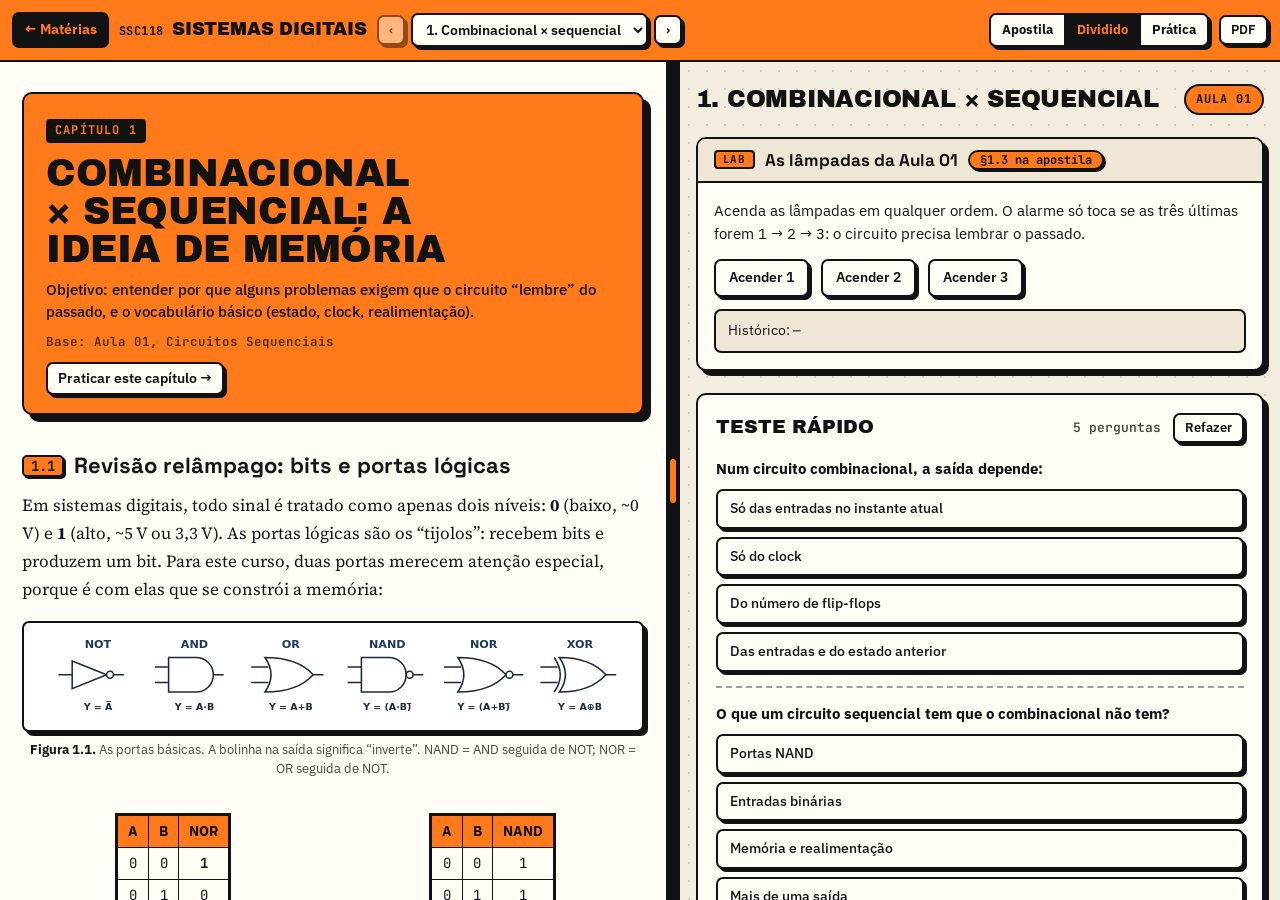
==== commit 381fa918: "Adiciona AED e redesenha o site no estilo neo-brutalista - Nova matéria Algoritmos e Estruturas de D" ====
--- a/materias/ssc118/index.html
+++ b/materias/ssc118/index.html
@@ -8,7 +8,7 @@
 <link rel="icon" href="../../assets/icone.svg" type="image/svg+xml">
 <link rel="preconnect" href="https://fonts.googleapis.com">
 <link rel="preconnect" href="https://fonts.gstatic.com" crossorigin>
-<link rel="stylesheet" href="https://fonts.googleapis.com/css2?family=IBM+Plex+Mono:wght@400;500;600&family=IBM+Plex+Sans:wght@400;500;600;700&family=Source+Serif+4:opsz,wght@8..60,400;8..60,600;8..60,700&family=Space+Grotesk:wght@500;600;700&display=swap">
+<link rel="stylesheet" href="https://fonts.googleapis.com/css2?family=Archivo+Black&family=IBM+Plex+Sans:wght@400;500;600;700&family=JetBrains+Mono:wght@400;500;600;700&family=Source+Serif+4:opsz,wght@8..60,400;8..60,600;8..60,700&family=Space+Grotesk:wght@500;600;700&display=swap">
 <link rel="stylesheet" href="../../assets/engine.css">
 </head>
 <body>
--- a/assets/engine.css
+++ b/assets/engine.css
@@ -1,85 +1,117 @@
-/* Estudos · motor comum
-   Layout: catálogo de matérias → página da matéria em tela dividida (apostila à esquerda, prática à direita). */
+/* Estudos · motor comum · estilo neo-brutalista
+   Layout: catálogo de matérias → página da matéria em tela dividida (apostila à esquerda, prática à direita).
+   Cada matéria define sua cor principal em --mat (CURSO.cor / catalogo.js "cor"). */
 :root{
-  --bg:#eef1f4; --panel:#ffffff; --panel2:#f6f8fa; --ink:#18212b; --muted:#5b6876; --line:#d4dbe3;
-  --hi:#e8890c; --hi-soft:#fde9cc; --clk:#2563a8; --clk-soft:#dce8f6; --ok:#2b8a3e; --ok-soft:#dcf2e1;
-  --bad:#c92a2a; --bad-soft:#fbe0e0; --violet:#6d4fd8; --violet-soft:#ebe5fd; --wire0:#a9b4c0; --led-off:#cfd6de;
-  --paper:#fdfdfc; --paper-ink:#1d2939; --navy:#1f3a5f; --navy-ink:#ffffff;
-  --f-display:"Space Grotesk","IBM Plex Sans",system-ui,sans-serif;
+  --mat:#ff7a1a;
+  --bg:#f3eddf; --panel:#fffdf6; --panel2:#efe7d6; --ink:#121212; --muted:#4b4740; --line:#121212;
+  --hi:#ff8a00; --clk:#2f5bff; --ok:#11a35a; --bad:#e23b3b; --violet:#7b4dff; --wire0:#a39d90; --led-off:#d9d1bf;
+  --paper:#fffdf6; --paper-ink:#151515; --on-mat:#121212;
+  --bw:2.5px; --sh:5px; --r:7px;
+  --mat-soft:color-mix(in srgb,var(--mat) 24%,var(--panel));
+  --hi-soft:color-mix(in srgb,var(--hi) 22%,var(--panel)); --clk-soft:color-mix(in srgb,var(--clk) 16%,var(--panel));
+  --ok-soft:color-mix(in srgb,var(--ok) 18%,var(--panel)); --bad-soft:color-mix(in srgb,var(--bad) 16%,var(--panel));
+  --violet-soft:color-mix(in srgb,var(--violet) 16%,var(--panel));
+  --f-display:"Archivo Black","Arial Black",Impact,sans-serif;
+  --f-head:"Space Grotesk","IBM Plex Sans",system-ui,sans-serif;
   --f-body:"IBM Plex Sans",system-ui,-apple-system,"Segoe UI",sans-serif;
   --f-read:"Source Serif 4",Georgia,"Times New Roman",serif;
-  --f-mono:"IBM Plex Mono",ui-monospace,"SFMono-Regular",Menlo,monospace;
-  --top:56px;
+  --f-mono:"JetBrains Mono","IBM Plex Mono",ui-monospace,Menlo,monospace;
+  --top:62px;
 }
 @media (prefers-color-scheme: dark){:root:not([data-theme="light"]){
-  --bg:#0f141a; --panel:#161d26; --panel2:#1b2430; --ink:#e3e9ef; --muted:#93a1b0; --line:#2b3644;
-  --hi:#f2a33a; --hi-soft:#3b2a12; --clk:#6aa3e8; --clk-soft:#1a2b42; --ok:#5cc275; --ok-soft:#173222;
-  --bad:#ff6b6b; --bad-soft:#3a1a1c; --violet:#a58bff; --violet-soft:#251d40; --wire0:#4a5767; --led-off:#2d3846;
-  --paper:#141a21; --paper-ink:#e3e9ef; --navy:#22344d; --navy-ink:#eef3f9; color-scheme:dark}}
+  --bg:#17160f; --panel:#22201a; --panel2:#2c2a22; --ink:#f3eddf; --muted:#bdb6a6; --line:#f3eddf;
+  --hi:#ffa033; --clk:#7d9bff; --ok:#3ccf82; --bad:#ff6b6b; --violet:#a98bff; --wire0:#6b675c; --led-off:#3d3a31;
+  --paper:#1d1c16; --paper-ink:#f0eadc; color-scheme:dark}}
 :root[data-theme="dark"]{
-  --bg:#0f141a; --panel:#161d26; --panel2:#1b2430; --ink:#e3e9ef; --muted:#93a1b0; --line:#2b3644;
-  --hi:#f2a33a; --hi-soft:#3b2a12; --clk:#6aa3e8; --clk-soft:#1a2b42; --ok:#5cc275; --ok-soft:#173222;
-  --bad:#ff6b6b; --bad-soft:#3a1a1c; --violet:#a58bff; --violet-soft:#251d40; --wire0:#4a5767; --led-off:#2d3846;
-  --paper:#141a21; --paper-ink:#e3e9ef; --navy:#22344d; --navy-ink:#eef3f9; color-scheme:dark}
+  --bg:#17160f; --panel:#22201a; --panel2:#2c2a22; --ink:#f3eddf; --muted:#bdb6a6; --line:#f3eddf;
+  --hi:#ffa033; --clk:#7d9bff; --ok:#3ccf82; --bad:#ff6b6b; --violet:#a98bff; --wire0:#6b675c; --led-off:#3d3a31;
+  --paper:#1d1c16; --paper-ink:#f0eadc; color-scheme:dark}
 *{box-sizing:border-box}
 [hidden]{display:none!important}
 html,body{height:100%}
 body{background:var(--bg);color:var(--ink);font-family:var(--f-body);font-size:15px;line-height:1.55;margin:0}
-body::before{content:"";position:fixed;inset:0 0 auto;height:env(safe-area-inset-top,0px);z-index:30;background:var(--panel)}
-h1,h2,h3,h4{font-family:var(--f-display);line-height:1.22;text-wrap:balance;margin:0}
+body::before{content:"";position:fixed;inset:0 0 auto;height:env(safe-area-inset-top,0px);z-index:30;background:var(--mat)}
+h1,h2,h3,h4{font-family:var(--f-head);font-weight:700;line-height:1.18;text-wrap:balance;margin:0}
 p{margin:0}
-a{color:var(--clk)}
+a{color:inherit}
 .ov{text-decoration:overline}
-code,.mono{font-family:var(--f-mono);font-size:.92em}
+code,.mono{font-family:var(--f-mono);font-size:.9em}
 button,select,input{font:inherit;color:inherit}
+::selection{background:var(--mat);color:var(--on-mat)}
+
+/* ---------- peças básicas ---------- */
+.box{background:var(--panel);border:var(--bw) solid var(--line);border-radius:var(--r);box-shadow:var(--sh) var(--sh) 0 var(--line)}
+.btn{border:var(--bw) solid var(--line);background:var(--panel);border-radius:var(--r);padding:6px 13px;cursor:pointer;font-weight:600;font-size:14px;display:inline-flex;gap:6px;align-items:center;text-decoration:none;color:var(--ink);box-shadow:3px 3px 0 var(--line);transition:transform .06s,box-shadow .06s}
+.btn:hover{background:var(--mat-soft)}
+.btn:active{transform:translate(3px,3px);box-shadow:0 0 0 var(--line)}
+.btn.primary{background:var(--mat);color:var(--on-mat)}
+.btn.small{padding:3px 10px;font-size:13px}
+.btn:disabled{opacity:.45;cursor:default;transform:none;box-shadow:3px 3px 0 var(--line)}
+:focus-visible{outline:3px solid var(--clk)!important;outline-offset:3px}
+select,input[type=number],input[type=text]{border:var(--bw) solid var(--line);background:var(--panel);border-radius:var(--r);padding:5px 9px;font-size:14px;font-weight:500}
+input[type=range]{accent-color:var(--mat);max-width:100%}
+input[type=checkbox]{accent-color:var(--ink);width:17px;height:17px}
+label.ctl{display:flex;gap:8px;align-items:center;font-size:14px;font-weight:500}
 
 /* ---------- catálogo ---------- */
-.cat{max-width:1040px;margin:0 auto;padding-block:48px 64px;padding-left:max(16px,env(safe-area-inset-left,0px));padding-right:max(16px,env(safe-area-inset-right,0px));display:flex;flex-direction:column;gap:28px}
-.cat-head{display:flex;flex-direction:column;gap:10px}
-.eyebrow{font-family:var(--f-mono);font-size:12px;letter-spacing:.08em;text-transform:uppercase;color:var(--hi)}
-.cat-head h1{font-size:40px;letter-spacing:-.02em}
-.lede{color:var(--muted);max-width:64ch;font-size:16.5px}
-.cat-grid{display:grid;grid-template-columns:repeat(auto-fill,minmax(290px,1fr));gap:16px}
-.mat{display:flex;flex-direction:column;gap:12px;background:var(--panel);border:1px solid var(--line);border-radius:14px;padding:18px 20px;text-decoration:none;color:inherit;transition:border-color .15s,transform .15s}
-.mat:hover{border-color:var(--clk);transform:translateY(-2px)}
-.mat .code{font-family:var(--f-mono);font-size:12px;letter-spacing:.06em;color:var(--muted)}
-.mat h2{font-size:21px}
-.mat p{color:var(--muted);font-size:14px}
-.bar{height:6px;border-radius:4px;background:var(--panel2);border:1px solid var(--line);overflow:hidden}
-.bar i{display:block;height:100%;background:var(--ok)}
-.mat .meta{display:flex;justify-content:space-between;font-size:13px;color:var(--muted);font-variant-numeric:tabular-nums}
-.mat-top{display:flex;justify-content:space-between;gap:8px}
-.mat .go{font-size:14px;font-weight:600;color:var(--clk);margin-top:2px}
-.mat.soon{opacity:.6;border-style:dashed;pointer-events:none}
-.foot{font-size:13px;color:var(--muted);border-top:1px solid var(--line);padding-top:14px}
+.cat{max-width:1100px;margin:0 auto;padding-block:40px 64px;padding-left:max(16px,env(safe-area-inset-left,0px));padding-right:max(16px,env(safe-area-inset-right,0px));display:flex;flex-direction:column;gap:40px}
+.hero{display:grid;grid-template-columns:minmax(0,1.25fr) minmax(0,1fr);gap:28px;align-items:end}
+.hero h1{font-family:var(--f-display);font-weight:400;font-size:clamp(46px,8vw,96px);line-height:.92;letter-spacing:-.02em;text-transform:uppercase}
+.hero h1 .hl{background:var(--mat);color:#121212;padding:0 .12em;border:var(--bw) solid var(--line);box-shadow:var(--sh) var(--sh) 0 var(--line);display:inline-block;transform:rotate(-1.5deg)}
+.hero .lede{font-size:17px;max-width:46ch;margin-top:18px;font-weight:500}
+.sticker{display:inline-block;font-family:var(--f-mono);font-size:12px;font-weight:700;letter-spacing:.08em;text-transform:uppercase;background:var(--ink);color:var(--bg);padding:4px 10px;border-radius:999px}
+.hero-art{padding:16px 12px}
+.hero-art svg{display:block;width:100%;height:auto}
+.sec-title{display:flex;align-items:baseline;gap:14px;flex-wrap:wrap}
+.sec-title h2{font-family:var(--f-display);font-weight:400;font-size:30px;text-transform:uppercase;letter-spacing:-.01em}
+.cat-grid{display:grid;grid-template-columns:repeat(auto-fill,minmax(300px,1fr));gap:24px}
+.mat{--c:var(--mat);display:flex;flex-direction:column;gap:12px;background:var(--c);color:#121212;border:var(--bw) solid var(--line);border-radius:10px;padding:20px 22px;text-decoration:none;box-shadow:7px 7px 0 var(--line);transition:transform .12s,box-shadow .12s;position:relative;overflow:hidden}
+.mat:hover{transform:translate(-3px,-3px);box-shadow:10px 10px 0 var(--line)}
+.mat:active{transform:translate(4px,4px);box-shadow:2px 2px 0 var(--line)}
+.mat .code{font-family:var(--f-mono);font-size:12.5px;font-weight:700;letter-spacing:.06em;background:#121212;color:var(--c);padding:2px 8px;border-radius:4px;align-self:flex-start}
+.mat h2{font-family:var(--f-display);font-weight:400;font-size:30px;line-height:1;text-transform:uppercase;letter-spacing:-.01em}
+.mat p{font-size:14.5px;font-weight:500;max-width:40ch}
+.mat .bar{height:14px;border:var(--bw) solid #121212;border-radius:4px;background:#fffdf6;overflow:hidden}
+.mat .bar i{display:block;height:100%;background:repeating-linear-gradient(-45deg,#121212 0 6px,#3a3a3a 6px 12px)}
+.mat .meta{display:flex;justify-content:space-between;gap:8px;font-size:13px;font-weight:600;font-variant-numeric:tabular-nums;flex-wrap:wrap}
+.mat .go{align-self:flex-start;font-weight:700;font-size:14px;background:#fffdf6;border:var(--bw) solid #121212;border-radius:6px;padding:4px 12px;box-shadow:3px 3px 0 #121212}
+.mat .deco{position:absolute;right:-6px;top:-18px;font-family:var(--f-display);font-size:120px;line-height:1;opacity:.14;pointer-events:none;user-select:none}
+.how{display:grid;grid-template-columns:repeat(auto-fit,minmax(220px,1fr));gap:18px}
+.how > div{display:flex;flex-direction:column;gap:6px;padding:16px 18px}
+.how .k{font-family:var(--f-display);font-size:34px;line-height:1;color:var(--ink)}
+.how b{font-family:var(--f-head);font-size:17px}
+.how p{color:var(--muted);font-size:14px}
+.foot{font-size:13px;color:var(--muted);border-top:var(--bw) solid var(--line);padding-top:14px;font-weight:500}
+@media (max-width:760px){.hero{grid-template-columns:1fr}}
 
 /* ---------- página da matéria ---------- */
-.top{position:sticky;top:env(safe-area-inset-top,0px);z-index:20;height:var(--top);display:flex;align-items:center;gap:10px;background:var(--panel);border-bottom:1px solid var(--line);padding-left:max(12px,env(safe-area-inset-left,0px));padding-right:max(12px,env(safe-area-inset-right,0px))}
-.top .back{text-decoration:none;color:var(--muted);font-size:14px;white-space:nowrap;padding:6px 8px;border-radius:7px}
-.top .back:hover{background:var(--panel2);color:var(--ink)}
-.top .title{font-family:var(--f-display);font-weight:600;font-size:15px;white-space:nowrap;overflow:hidden;text-overflow:ellipsis;min-width:0}
-.top .title small{font-family:var(--f-mono);font-weight:500;color:var(--muted);font-size:12px;margin-right:6px}
+.top{position:sticky;top:env(safe-area-inset-top,0px);z-index:20;height:var(--top);display:flex;align-items:center;gap:10px;background:var(--mat);color:#121212;border-bottom:var(--bw) solid var(--line);padding-left:max(12px,env(safe-area-inset-left,0px));padding-right:max(12px,env(safe-area-inset-right,0px))}
+.top .btn,.top select{color:#121212;background:#fffdf6;border-color:#121212;box-shadow:3px 3px 0 #121212}
+.top .btn:hover{background:#fff}
+.top .back{font-weight:700;font-size:14px;text-decoration:none;white-space:nowrap;padding:5px 10px;border:var(--bw) solid #121212;border-radius:var(--r);background:#121212;color:var(--mat)}
+.top .title{font-family:var(--f-display);font-size:18px;text-transform:uppercase;white-space:nowrap;overflow:hidden;text-overflow:ellipsis;min-width:0;letter-spacing:-.01em}
+.top .title small{font-family:var(--f-mono);font-size:12px;font-weight:700;margin-right:8px;letter-spacing:.04em}
 .top .grow{flex:1}
-.capnav{display:flex;align-items:center;gap:4px;min-width:0}
-.capnav select{max-width:300px;min-width:0}
-.seg{display:inline-flex;border:1px solid var(--line);border-radius:8px;overflow:hidden;flex:none}
-.seg button{border:0;background:var(--panel);padding:6px 11px;font-size:13px;cursor:pointer;border-right:1px solid var(--line)}
+.capnav{display:flex;align-items:center;gap:6px;min-width:0}
+.capnav select{max-width:320px;min-width:0;font-weight:600}
+.seg{display:inline-flex;border:var(--bw) solid #121212;border-radius:var(--r);overflow:hidden;flex:none;box-shadow:3px 3px 0 #121212;background:#fffdf6}
+.seg button{border:0;background:transparent;color:#121212;padding:5px 11px;font-size:13px;font-weight:700;cursor:pointer;border-right:var(--bw) solid #121212}
 .seg button:last-child{border-right:0}
-.seg button[aria-pressed="true"]{background:var(--clk-soft);color:var(--clk);font-weight:600}
-.split{display:grid;grid-template-columns:var(--split,52%) 10px minmax(0,1fr);height:calc(100dvh - var(--top) - env(safe-area-inset-top,0px) - env(safe-area-inset-bottom,0px))}
+.seg button[aria-pressed="true"]{background:#121212;color:var(--mat)}
+.split{display:grid;grid-template-columns:var(--split,52%) 14px minmax(0,1fr);height:calc(100dvh - var(--top) - env(safe-area-inset-top,0px) - env(safe-area-inset-bottom,0px))}
 .pane{overflow:auto;min-width:0;overscroll-behavior:contain}
 .pane-ap{background:var(--paper);color:var(--paper-ink)}
-.pane-pr{background:var(--bg)}
-.divider{background:var(--panel2);border-left:1px solid var(--line);border-right:1px solid var(--line);cursor:col-resize;position:relative;touch-action:none}
-.divider::after{content:"";position:absolute;left:3px;top:50%;width:2px;height:36px;margin-top:-18px;border-left:2px dotted var(--muted)}
-.divider:hover,.divider.drag{background:var(--clk-soft)}
+.pane-pr{background-color:var(--bg);background-image:radial-gradient(color-mix(in srgb,var(--ink) 16%,transparent) 1px,transparent 1.3px);background-size:18px 18px}
+.divider{background:var(--ink);cursor:col-resize;position:relative;touch-action:none}
+.divider::after{content:"";position:absolute;left:4px;top:50%;width:6px;height:44px;margin-top:-22px;border-radius:3px;background:var(--mat);transition:height .15s,margin .15s}
+.divider:hover::after,.divider.drag::after{height:80px;margin-top:-40px}
 body[data-mode="ap"] .split{grid-template-columns:1fr 0 0}
 body[data-mode="pr"] .split{grid-template-columns:0 0 1fr}
 body[data-mode="ap"] .pane-pr,body[data-mode="ap"] .divider,body[data-mode="pr"] .pane-ap,body[data-mode="pr"] .divider{display:none}
 @media (max-width:900px){
-  .top{flex-wrap:wrap;height:auto;padding-block:8px;row-gap:6px}
-  :root{--top:104px}
-  .top .title{flex:1}
+  .top{flex-wrap:wrap;height:auto;padding-block:8px;row-gap:8px}
+  :root{--top:108px}
+  .top .title{display:none}
   .capnav{order:3;flex:1 1 100%}
   .capnav select{flex:1;max-width:none}
   .split{grid-template-columns:1fr!important}
@@ -87,68 +119,74 @@
   body:not([data-mode="pr"]) .pane-pr{display:none}
   body[data-mode="pr"] .pane-ap{display:none}
   .seg .only-wide{display:none}
-  .top .title{display:none}
-  .top .grow{display:block}
 }
-.pr-inner{padding:20px max(16px,env(safe-area-inset-right,0px)) 60px max(16px,env(safe-area-inset-left,0px));display:flex;flex-direction:column;gap:18px;max-width:900px;margin:0 auto}
-.pr-cap{display:flex;flex-direction:column;gap:18px}
-.pr-cap > .wrap{display:flex;flex-direction:column;gap:18px}
-.pr-head{display:flex;justify-content:space-between;align-items:baseline;gap:10px;flex-wrap:wrap}
-.pr-head h2{font-size:20px}
+.pr-inner{padding:22px max(16px,env(safe-area-inset-right,0px)) 70px max(16px,env(safe-area-inset-left,0px));display:flex;flex-direction:column;gap:22px;max-width:920px;margin:0 auto}
+.pr-cap{display:flex;flex-direction:column;gap:22px}
+.pr-cap > .wrap{display:flex;flex-direction:column;gap:22px}
+.pr-head{display:flex;justify-content:space-between;align-items:center;gap:10px;flex-wrap:wrap}
+.pr-head h2{font-family:var(--f-display);font-weight:400;font-size:24px;text-transform:uppercase;letter-spacing:-.01em}
+.pr-head .sticker{background:var(--mat);color:#121212;border:var(--bw) solid var(--line)}
 
 /* ---------- apostila ---------- */
-.apostila{max-width:760px;margin:0 auto;padding:28px max(20px,env(safe-area-inset-right,0px)) 80px max(20px,env(safe-area-inset-left,0px));font-family:var(--f-read);font-size:17px;line-height:1.62}
-.apostila p{margin:0 0 12px;max-width:68ch}
-.apostila h2{font-family:var(--f-display);font-size:21px;color:var(--navy-txt,var(--clk));margin:30px 0 10px;padding-bottom:6px;border-bottom:2px solid var(--line);scroll-margin-top:16px}
-.apostila h3{font-family:var(--f-display);font-size:17px;margin:20px 0 8px}
-.apostila h3::before{content:"▸ ";color:var(--hi)}
-.apostila ul,.apostila ol{margin:6px 0 14px;padding-left:24px}
+.apostila{max-width:780px;margin:0 auto;padding:30px max(22px,env(safe-area-inset-right,0px)) 90px max(22px,env(safe-area-inset-left,0px));font-family:var(--f-read);font-size:17px;line-height:1.65}
+.apostila p{margin:0 0 13px;max-width:70ch}
+.apostila h2{font-family:var(--f-head);font-size:22px;margin:38px 0 12px;scroll-margin-top:16px;display:flex;align-items:baseline;gap:10px}
+.apostila h2 .sn{font-family:var(--f-mono);font-size:14px;font-weight:700;background:var(--mat);color:#121212;border:var(--bw) solid var(--line);border-radius:5px;padding:1px 7px;box-shadow:2px 2px 0 var(--line);flex:none;transform:translateY(-2px)}
+.apostila h3{font-family:var(--f-head);font-size:17.5px;margin:22px 0 8px}
+.apostila h3::before{content:"■ ";color:var(--mat)}
+.apostila ul,.apostila ol{margin:6px 0 15px;padding-left:24px}
 .apostila li{margin:4px 0}
-.apostila b,.apostila strong{font-weight:650}
-.chap-head{background:var(--navy);color:var(--navy-ink);border-radius:12px;padding:18px 22px 16px;margin-bottom:6px;font-family:var(--f-body)}
-.chap-head .num{font-family:var(--f-mono);font-size:12px;letter-spacing:.12em;text-transform:uppercase;color:#ffb37d}
-.chap-head h1{color:var(--navy-ink);font-size:25px;margin:4px 0 6px}
-.chap-head .goal{font-size:14.5px;opacity:.85;line-height:1.5}
-.chap-head .src{font-size:12.5px;opacity:.65;margin-top:6px}
-.callout{border-radius:9px;padding:11px 15px 6px;margin:14px 0 16px;border-left:5px solid;font-family:var(--f-body);font-size:15px;line-height:1.55}
-.callout .ct{font-weight:700;font-size:12px;margin-bottom:5px;text-transform:uppercase;letter-spacing:.06em}
+.apostila b,.apostila strong{font-weight:700}
+.chap-head{background:var(--mat);color:#121212;border:var(--bw) solid var(--line);border-radius:10px;padding:20px 22px 18px;margin-bottom:8px;font-family:var(--f-body);box-shadow:7px 7px 0 var(--line)}
+.chap-head .num{display:inline-block;font-family:var(--f-mono);font-size:12px;font-weight:700;letter-spacing:.1em;text-transform:uppercase;background:#121212;color:var(--mat);padding:2px 9px;border-radius:4px}
+.chap-head h1{font-family:var(--f-display);font-weight:400;font-size:clamp(28px,4vw,38px);line-height:1;text-transform:uppercase;letter-spacing:-.01em;margin:12px 0 10px;color:#121212}
+.chap-head .goal{font-size:15px;font-weight:500;line-height:1.5}
+.chap-head .src{font-size:12.5px;margin-top:8px;font-family:var(--f-mono);font-weight:600;opacity:.75}
+.chap-head .btn{margin-top:14px;color:#121212!important;background:#fffdf6;border-color:#121212;box-shadow:3px 3px 0 #121212}
+.callout{position:relative;border:var(--bw) solid var(--line);border-radius:var(--r);padding:20px 16px 8px;margin:24px 0 20px;font-family:var(--f-body);font-size:15px;line-height:1.55;box-shadow:4px 4px 0 var(--line);background:var(--panel)}
+.callout .ct{position:absolute;top:-13px;left:12px;font-family:var(--f-mono);font-weight:700;font-size:11.5px;text-transform:uppercase;letter-spacing:.06em;padding:2px 9px;border:var(--bw) solid var(--line);border-radius:5px;background:var(--panel);color:var(--ink)}
 .callout p{margin-bottom:8px}
-.callout.key{background:var(--clk-soft);border-color:var(--clk)} .callout.key .ct{color:var(--clk)}
-.callout.warn{background:var(--bad-soft);border-color:var(--bad)} .callout.warn .ct{color:var(--bad)}
-.callout.ex{background:var(--ok-soft);border-color:var(--ok)} .callout.ex .ct{color:var(--ok)}
-.callout.try{background:var(--hi-soft);border-color:var(--hi)} .callout.try .ct{color:var(--hi)}
-.callout.deep{background:var(--violet-soft);border-color:var(--violet)} .callout.deep .ct{color:var(--violet)}
-.callout.intuit{background:var(--panel2);border-color:var(--muted)} .callout.intuit .ct{color:var(--muted)}
-.apostila figure{margin:14px 0 18px;text-align:center}
-.apostila figure .fig{background:#fff;border:1px solid var(--line);border-radius:10px;padding:10px;overflow-x:auto}
+.callout.key{background:var(--clk-soft)} .callout.key .ct{background:var(--clk);color:#fff}
+.callout.warn{background:var(--bad-soft)} .callout.warn .ct{background:var(--bad);color:#fff}
+.callout.ex{background:var(--ok-soft)} .callout.ex .ct{background:var(--ok);color:#fff}
+.callout.try{background:var(--mat-soft)} .callout.try .ct{background:var(--mat);color:#121212}
+.callout.deep{background:var(--violet-soft)} .callout.deep .ct{background:var(--violet);color:#fff}
+.callout.intuit{background:var(--panel2)} .callout.intuit .ct{background:var(--ink);color:var(--bg)}
+.apostila figure{margin:18px 0 22px;text-align:center}
+.apostila figure .fig{background:#fff;border:var(--bw) solid var(--line);border-radius:var(--r);padding:12px;overflow-x:auto;box-shadow:4px 4px 0 var(--line)}
 .apostila figure img{max-width:100%;height:auto;display:block;margin:0 auto}
-.apostila figcaption{font-family:var(--f-body);font-size:13px;color:var(--muted);margin-top:6px;line-height:1.45}
-.apostila table{margin:10px auto 14px;font-family:var(--f-body)}
-.apostila .formula{display:block;text-align:center;font-family:var(--f-mono);font-size:15px;font-weight:600;color:var(--clk);margin:10px 0 12px;background:none;border:0}
+.apostila figcaption{font-family:var(--f-body);font-size:13px;color:var(--muted);margin-top:9px;line-height:1.45}
+.apostila figcaption b{color:var(--paper-ink)}
+.apostila table{margin:12px auto 16px;font-family:var(--f-body)}
+.apostila .formula{display:block;text-align:center;font-family:var(--f-mono);font-size:15px;font-weight:700;margin:12px auto 14px;padding:8px 14px;border:var(--bw) dashed var(--line);border-radius:var(--r);background:var(--panel);width:max-content;max-width:100%}
 .apostila .twocol{display:flex;gap:16px;flex-wrap:wrap;align-items:flex-start;justify-content:center}
 .apostila .twocol>div{flex:1 1 240px;min-width:0}
 .apostila .cap{font-size:13px;color:var(--muted);text-align:center;font-family:var(--f-body)}
 .apostila .small{font-size:13.5px;color:var(--muted);font-family:var(--f-body)}
 .apostila .steps{counter-reset:st;list-style:none;padding-left:0}
-.apostila .steps li{counter-increment:st;padding-left:34px;position:relative;margin:8px 0}
-.apostila .steps li::before{content:counter(st);position:absolute;left:0;top:2px;width:22px;height:22px;border-radius:50%;background:var(--hi);color:#fff;font:700 12px/22px var(--f-body);text-align:center}
+.apostila .steps li{counter-increment:st;padding-left:38px;position:relative;margin:10px 0}
+.apostila .steps li::before{content:counter(st);position:absolute;left:0;top:1px;width:25px;height:25px;border:var(--bw) solid var(--line);border-radius:5px;background:var(--mat);color:#121212;font:700 13px/21px var(--f-mono);text-align:center}
 .apostila .cheat{columns:2 260px;column-gap:16px;font-family:var(--f-body);font-size:14px}
-.apostila .cheat .blk{break-inside:avoid;border:1px solid var(--line);border-radius:9px;padding:8px 12px 4px;margin-bottom:12px}
+.apostila .cheat .blk{break-inside:avoid;border:var(--bw) solid var(--line);border-radius:var(--r);padding:9px 12px 4px;margin-bottom:14px;background:var(--panel);box-shadow:3px 3px 0 var(--line)}
 .apostila .cheat h4{font-size:14px;margin-bottom:4px}
 .apostila .cheat ul{padding-left:18px}
-.ap-foot{display:flex;gap:10px;flex-wrap:wrap;justify-content:space-between;align-items:center;margin-top:28px;padding-top:16px;border-top:1px solid var(--line);font-family:var(--f-body)}
-.ref-btn{font-family:var(--f-body);font-size:12.5px;font-weight:600;border:1px solid var(--clk);color:var(--clk);background:transparent;border-radius:999px;padding:2px 10px;cursor:pointer;vertical-align:middle;margin-left:8px}
-.ref-btn:hover{background:var(--clk-soft)}
-.flash-target{animation:flash 1.6s ease}
-@keyframes flash{0%,40%{background:var(--hi-soft)}100%{background:transparent}}
+.apostila pre{font-family:var(--f-mono);font-size:13.5px;line-height:1.55;background:#18181b;color:#f1efe8;border:var(--bw) solid var(--line);border-radius:var(--r);padding:14px 16px;overflow-x:auto;box-shadow:4px 4px 0 var(--line);margin:14px 0 18px;tab-size:4}
+.apostila pre .kw{color:#ff9ecd;font-weight:600} .apostila pre .ty{color:#7fd6ff} .apostila pre .cm{color:#9d978a;font-style:italic}
+.apostila pre .st{color:#b8f28b} .apostila pre .nu{color:#ffc86b} .apostila pre .pp{color:#c9a7ff}
+.apostila :not(pre)>code{background:var(--panel2);border:1.5px solid color-mix(in srgb,var(--line) 35%,transparent);border-radius:4px;padding:0 4px}
+.ap-foot{display:flex;gap:12px;flex-wrap:wrap;justify-content:space-between;align-items:center;margin-top:34px;padding-top:18px;border-top:var(--bw) solid var(--line);font-family:var(--f-body)}
+.ref-btn{font-family:var(--f-mono);font-size:12px;font-weight:700;border:var(--bw) solid var(--line);color:#121212;background:var(--mat);border-radius:999px;padding:1px 10px;cursor:pointer;box-shadow:2px 2px 0 var(--line)}
+.ref-btn:active{transform:translate(2px,2px);box-shadow:none}
+.flash-target{animation:flash 1.8s ease}
+@keyframes flash{0%,45%{background:var(--mat-soft)}100%{background:transparent}}
 
 /* ---------- tabelas ---------- */
-table{border-collapse:collapse;font-size:14px;font-variant-numeric:tabular-nums}
-th,td{border:1px solid var(--line);padding:4px 10px;text-align:center}
-th{background:var(--panel2);font-weight:600}
+table{border-collapse:collapse;font-size:14px;font-variant-numeric:tabular-nums;border:var(--bw) solid var(--line);background:var(--panel)}
+th,td{border:1.5px solid var(--line);padding:4px 10px;text-align:center}
+th{background:var(--mat);color:#121212;font-weight:700}
 td.l,th.l{text-align:left}
 tr.cur td,tr.hl td{background:var(--hi-soft)}
-tr.bad td{color:var(--bad)}
+tr.bad td{color:var(--bad);font-weight:600}
 table.wide{width:100%}
 .tt td{font-family:var(--f-mono)}
 .tscroll{overflow-x:auto;max-width:100%}
@@ -156,66 +194,83 @@
 .apostila table.wide{width:100%;display:table}
 
 /* ---------- componentes da prática ---------- */
-.card{background:var(--panel);border:1px solid var(--line);border-radius:12px;padding:16px 18px;min-width:0;display:flex;flex-direction:column;gap:10px}
-.lab{background:var(--panel);border:1px solid var(--line);border-radius:14px;overflow:hidden;min-width:0}
-.lab-h{display:flex;justify-content:space-between;align-items:center;gap:10px;flex-wrap:wrap;padding:11px 16px;background:var(--panel2);border-bottom:1px solid var(--line)}
-.lab-h h2{font-size:16.5px;display:flex;gap:10px;align-items:center;flex-wrap:wrap}
-.tag{font-family:var(--f-mono);font-size:11px;letter-spacing:.06em;text-transform:uppercase;color:var(--panel);background:var(--ink);padding:2px 7px;border-radius:4px}
+.card{background:var(--panel);border:var(--bw) solid var(--line);border-radius:10px;padding:18px 18px;min-width:0;display:flex;flex-direction:column;gap:12px;box-shadow:var(--sh) var(--sh) 0 var(--line)}
+.card h3{font-family:var(--f-display);font-weight:400;font-size:19px;text-transform:uppercase}
+.lab{background:var(--panel);border:var(--bw) solid var(--line);border-radius:10px;overflow:hidden;min-width:0;box-shadow:var(--sh) var(--sh) 0 var(--line)}
+.lab-h{display:flex;justify-content:space-between;align-items:center;gap:10px;flex-wrap:wrap;padding:11px 16px;background:var(--panel2);border-bottom:var(--bw) solid var(--line)}
+.lab-h h2{font-family:var(--f-head);font-size:17px;display:flex;gap:10px;align-items:center;flex-wrap:wrap}
+.tag{font-family:var(--f-mono);font-size:11px;font-weight:700;letter-spacing:.06em;text-transform:uppercase;color:#121212;background:var(--mat);border:2px solid var(--line);padding:1px 7px;border-radius:4px}
 .lab-b{padding:16px;display:flex;flex-direction:column;gap:14px}
+.lab-b h3{font-family:var(--f-head);font-size:15px;text-transform:none}
 .row{display:flex;gap:12px;flex-wrap:wrap;align-items:center}
 .cols{display:grid;grid-template-columns:repeat(auto-fit,minmax(240px,1fr));gap:16px;align-items:start}
 .hint{font-size:13px;color:var(--muted)}
-.btn{border:1px solid var(--line);background:var(--panel);border-radius:8px;padding:7px 12px;cursor:pointer;font-weight:500;font-size:14px;display:inline-flex;gap:6px;align-items:center;text-decoration:none;color:var(--ink)}
-.btn:hover{border-color:var(--clk)}
-.btn.primary{background:var(--clk);border-color:var(--clk);color:var(--panel)}
-.btn.small{padding:4px 9px;font-size:13px}
-.btn:disabled{opacity:.5;cursor:default}
-.btn:focus-visible,.bit:focus-visible,select:focus-visible,input:focus-visible,.opt:focus-visible,.slot:focus-visible,.seg button:focus-visible,.mat:focus-visible,.flash:focus-visible,.ref-btn:focus-visible,.divider:focus-visible{outline:2px solid var(--hi);outline-offset:2px}
-select,input[type=number],input[type=text]{border:1px solid var(--line);background:var(--panel);border-radius:8px;padding:6px 9px;font-size:14px}
-input[type=range]{accent-color:var(--clk);max-width:100%}
-label.ctl{display:flex;gap:8px;align-items:center;font-size:14px}
-.bit{display:inline-flex;flex-direction:column;align-items:center;gap:3px;border:1px solid var(--line);background:var(--panel2);border-radius:10px;padding:6px 10px 5px;cursor:pointer;min-width:54px}
-.bit .nm{font-family:var(--f-mono);font-size:12px;font-weight:600}
-.bit .v{font-family:var(--f-mono);font-size:20px;font-weight:600;line-height:1}
-.bit[aria-pressed="true"]{background:var(--hi-soft);border-color:var(--hi)}
-.bit[aria-pressed="true"] .v{color:var(--hi)}
+.bit{display:inline-flex;flex-direction:column;align-items:center;gap:2px;border:var(--bw) solid var(--line);background:var(--panel);border-radius:var(--r);padding:5px 10px 4px;cursor:pointer;min-width:54px;box-shadow:3px 3px 0 var(--line);transition:transform .06s,box-shadow .06s}
+.bit:active{transform:translate(3px,3px);box-shadow:none}
+.bit .nm{font-family:var(--f-mono);font-size:11.5px;font-weight:700}
+.bit .v{font-family:var(--f-mono);font-size:21px;font-weight:700;line-height:1}
+.bit[aria-pressed="true"]{background:var(--hi)}
+.bit[aria-pressed="true"] .nm,.bit[aria-pressed="true"] .v{color:#121212}
 .led{display:inline-flex;flex-direction:column;align-items:center;gap:4px;min-width:44px}
-.led i{width:22px;height:22px;border-radius:50%;background:var(--led-off);border:2px solid var(--line);display:block;transition:background .12s,box-shadow .12s}
-.led.on i{background:var(--hi);border-color:var(--hi);box-shadow:0 0 0 4px var(--hi-soft)}
-.led.x i{background:repeating-linear-gradient(45deg,var(--bad) 0 3px,transparent 3px 6px);border-color:var(--bad)}
-.led span{font-family:var(--f-mono);font-size:12px;font-weight:600}
-.status{font-size:14px;padding:8px 12px;border-radius:8px;background:var(--panel2);border:1px solid var(--line)}
-.status.ok{background:var(--ok-soft);border-color:var(--ok)}
-.status.bad{background:var(--bad-soft);border-color:var(--bad)}
-.status.hl{background:var(--hi-soft);border-color:var(--hi)}
-.big{font-family:var(--f-mono);font-size:30px;font-weight:600;letter-spacing:.04em;font-variant-numeric:tabular-nums}
-.scope{background:var(--panel2);border:1px solid var(--line);border-radius:10px;overflow-x:auto}
+.led i{width:24px;height:24px;border-radius:50%;background:var(--led-off);border:var(--bw) solid var(--line);display:block;transition:background .12s,box-shadow .12s}
+.led.on i{background:var(--hi);box-shadow:0 0 0 4px var(--hi-soft)}
+.led.x i{background:repeating-linear-gradient(45deg,var(--bad) 0 3px,transparent 3px 6px)}
+.led span{font-family:var(--f-mono);font-size:12px;font-weight:700}
+.status{font-size:14px;padding:9px 12px;border-radius:var(--r);background:var(--panel2);border:var(--bw) solid var(--line)}
+.status.ok{background:var(--ok-soft)}
+.status.bad{background:var(--bad-soft)}
+.status.hl{background:var(--hi-soft)}
+.big{font-family:var(--f-mono);font-size:30px;font-weight:700;letter-spacing:.04em;font-variant-numeric:tabular-nums}
+.scope{background:var(--panel2);border:var(--bw) solid var(--line);border-radius:var(--r);overflow-x:auto}
 .scope svg{display:block;width:100%;min-width:480px;height:auto}
 svg text{font-family:var(--f-mono)}
 .diagram{overflow-x:auto}
 .diagram svg{display:block;max-width:100%;height:auto;margin:0 auto}
 .w0{stroke:var(--wire0)} .w1{stroke:var(--hi)}
 .gate{fill:var(--panel);stroke:var(--ink);stroke-width:1.8}
-.formula{font-family:var(--f-mono);font-weight:600;background:var(--panel2);border:1px solid var(--line);border-radius:8px;padding:8px 12px;align-self:flex-start}
+.formula{font-family:var(--f-mono);font-weight:700;background:var(--panel2);border:var(--bw) dashed var(--line);border-radius:var(--r);padding:8px 12px;align-self:flex-start}
 /* quiz */
-.q{display:flex;flex-direction:column;gap:8px;padding:12px 0;border-top:1px solid var(--line)}
-.q:first-child{border-top:0;padding-top:0}
-.q .stem{font-weight:600}
-.opts{display:flex;flex-direction:column;gap:6px}
-.opt{text-align:left;border:1px solid var(--line);background:var(--panel);border-radius:8px;padding:7px 11px;cursor:pointer;font-size:14px}
-.opt:hover{border-color:var(--clk)}
-.opt.right{background:var(--ok-soft);border-color:var(--ok)}
-.opt.wrong{background:var(--bad-soft);border-color:var(--bad)}
+.q{display:flex;flex-direction:column;gap:9px;padding:14px 0;border-top:var(--bw) dashed color-mix(in srgb,var(--line) 40%,transparent)}
+.q:first-child{border-top:0;padding-top:2px}
+.q .stem{font-weight:700}
+.opts{display:flex;flex-direction:column;gap:8px}
+.opt{text-align:left;border:var(--bw) solid var(--line);background:var(--panel);border-radius:var(--r);padding:7px 12px;cursor:pointer;font-size:14px;font-weight:500;box-shadow:3px 3px 0 var(--line);transition:transform .06s,box-shadow .06s}
+.opt:hover{background:var(--mat-soft)}
+.opt:active{transform:translate(3px,3px);box-shadow:none}
+.opt.right{background:var(--ok);color:#fff}
+.opt.wrong{background:var(--bad);color:#fff}
+.opt.pick{background:var(--ink);color:var(--bg)}
 .expl{font-size:13.5px;color:var(--muted)}
 .chips{display:flex;gap:6px;flex-wrap:wrap}
-.chip{font-family:var(--f-mono);font-size:13px;border-radius:6px;padding:3px 8px;border:1px solid var(--line);background:var(--panel2)}
+.chip{font-family:var(--f-mono);font-size:13px;font-weight:600;border-radius:5px;padding:2px 8px;border:2px solid var(--line);background:var(--panel)}
 .slot{cursor:pointer}
 /* flashcards */
-.flash{position:relative;min-height:150px;border:1px solid var(--line);border-radius:12px;background:var(--panel2);padding:22px 20px;cursor:pointer;display:flex;flex-direction:column;justify-content:center;gap:8px;text-align:center}
-.flash .side{font-family:var(--f-mono);font-size:11px;letter-spacing:.08em;text-transform:uppercase;color:var(--muted);position:absolute;top:10px;left:14px}
-.flash .txt{font-size:17px;font-weight:600}
-.flash.back{background:var(--clk-soft);border-color:var(--clk)}
-.flash.back .txt{font-weight:500;font-size:15.5px}
-.score{font-family:var(--f-mono);font-size:13px;color:var(--muted)}
-.timer{font-family:var(--f-mono);font-size:22px;font-weight:600;font-variant-numeric:tabular-nums}
+.flash{position:relative;min-height:160px;border:var(--bw) solid var(--line);border-radius:10px;background:var(--panel2);padding:26px 20px;cursor:pointer;display:flex;flex-direction:column;justify-content:center;gap:8px;text-align:center;box-shadow:4px 4px 0 var(--line);transition:transform .15s}
+.flash:active{transform:scale(.98)}
+.flash .side{font-family:var(--f-mono);font-size:11px;font-weight:700;letter-spacing:.08em;text-transform:uppercase;position:absolute;top:10px;left:12px;background:var(--ink);color:var(--bg);padding:1px 7px;border-radius:4px}
+.flash .txt{font-size:19px;font-weight:700;font-family:var(--f-head)}
+.flash.back{background:var(--mat)}
+.flash.back .txt{font-weight:600;font-size:16px;color:#121212}
+.score{font-family:var(--f-mono);font-size:13px;font-weight:600;color:var(--muted)}
+.timer{font-family:var(--f-mono);font-size:20px;font-weight:700;font-variant-numeric:tabular-nums;background:var(--ink);color:var(--bg);padding:0 10px;border-radius:5px}
+.timer:empty{display:none}
+/* estruturas de dados (labs) */
+.cell{fill:var(--panel);stroke:var(--line);stroke-width:2.5}
+.cell.on{fill:var(--mat)}
+.cell.new{fill:var(--hi)}
+.cell.del{fill:var(--bad)}
+.cell.mark{fill:var(--clk-soft)}
+.cell.null{fill:var(--panel2)}
+.edge{stroke:var(--ink);stroke-width:2.2;fill:none}
+.edge.hot{stroke:var(--hi);stroke-width:3.4}
+.ds-t{fill:var(--ink);font-weight:700}
+.ds-k{fill:#121212;font-weight:700}
+.ds-m{fill:var(--muted);font-weight:600}
+.ds-w{fill:#fff;font-weight:700}
+.node-r{fill:var(--bad);stroke:var(--line);stroke-width:2.5} .node-b{fill:#121212;stroke:var(--line);stroke-width:2.5}
+.arrowhead{fill:var(--ink)}
+.code-mini{font-family:var(--f-mono);font-size:13px;background:#18181b;color:#f1efe8;border:var(--bw) solid var(--line);border-radius:var(--r);padding:10px 12px;white-space:pre;overflow-x:auto;line-height:1.5}
+.code-mini .on{background:#ffd23f;color:#121212;font-weight:700;border-radius:2px}
+.log{font-family:var(--f-mono);font-size:13px;max-height:190px;overflow:auto;border:var(--bw) solid var(--line);border-radius:var(--r);padding:8px 10px;background:var(--panel2);display:flex;flex-direction:column;gap:3px}
+.log:empty::before{content:"O registro das operações aparece aqui.";color:var(--muted)}
 @media (prefers-reduced-motion: reduce){*{transition:none!important;animation:none!important}}
